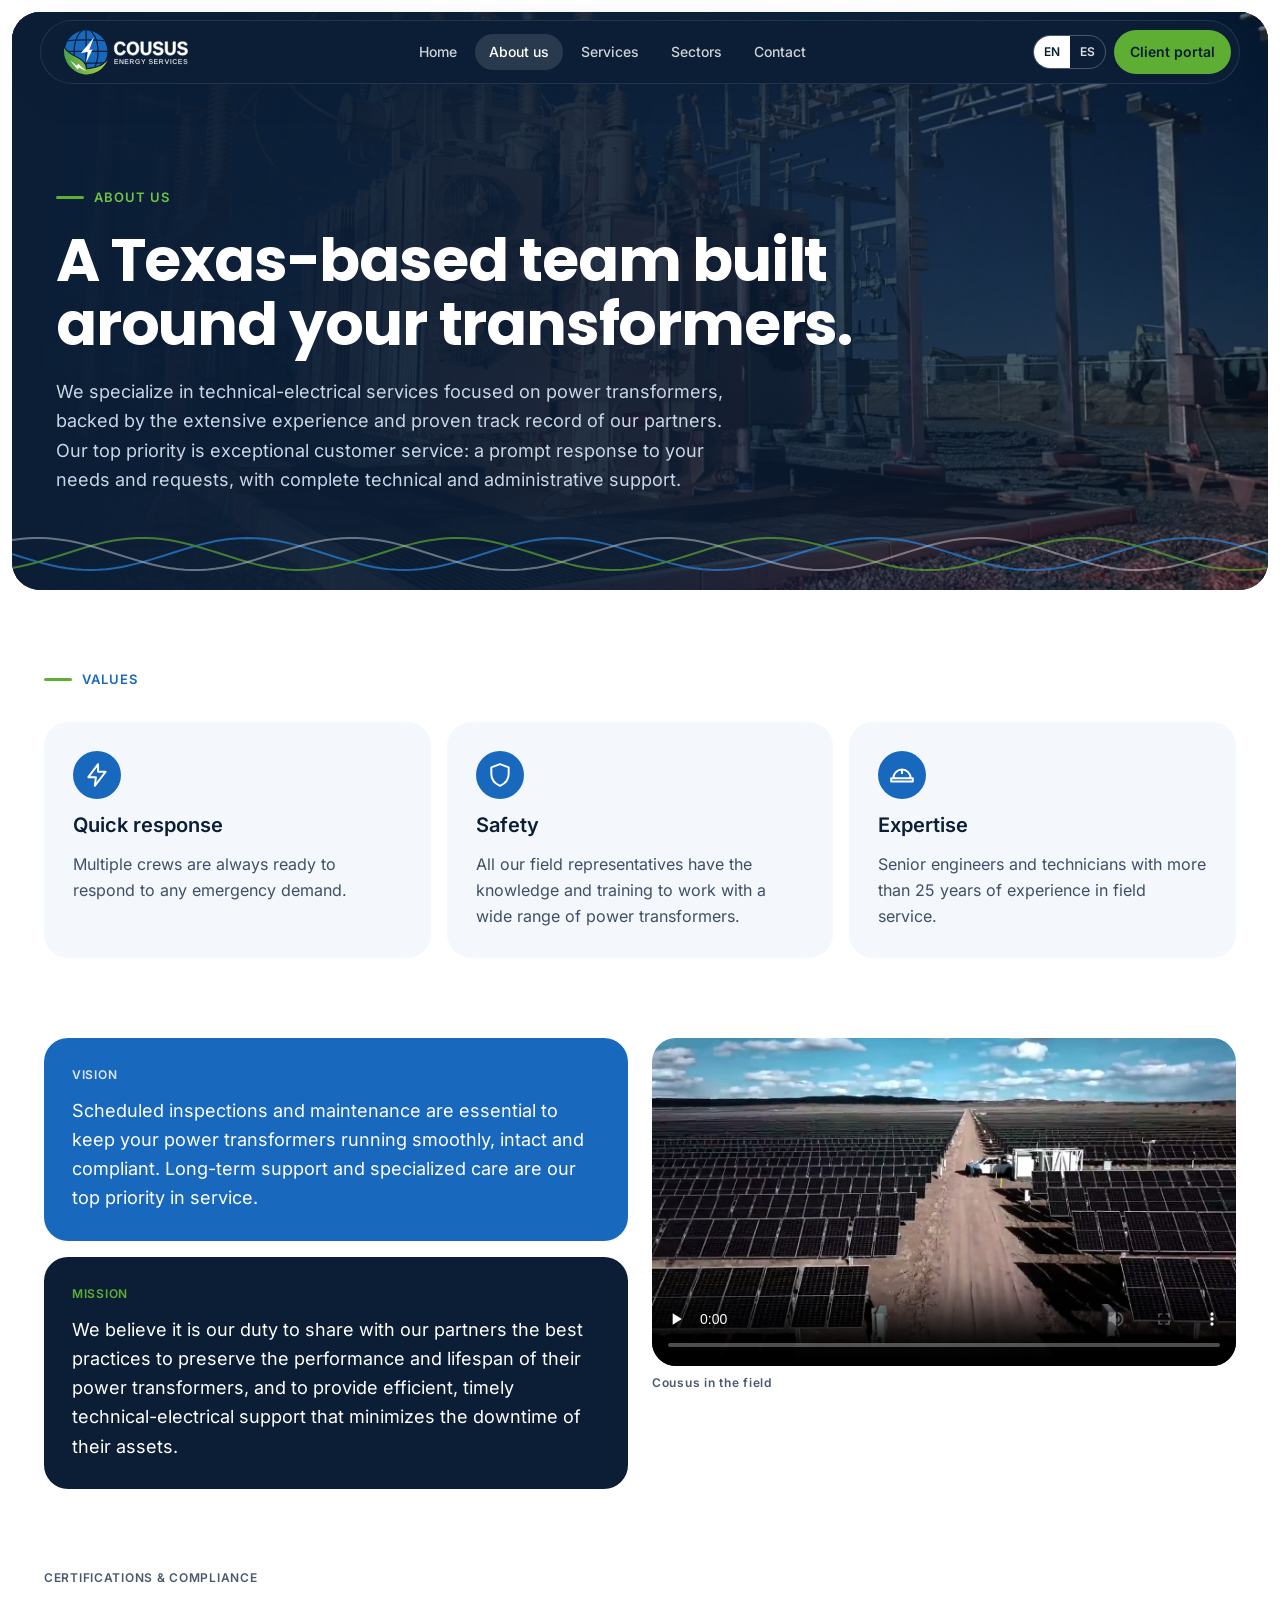
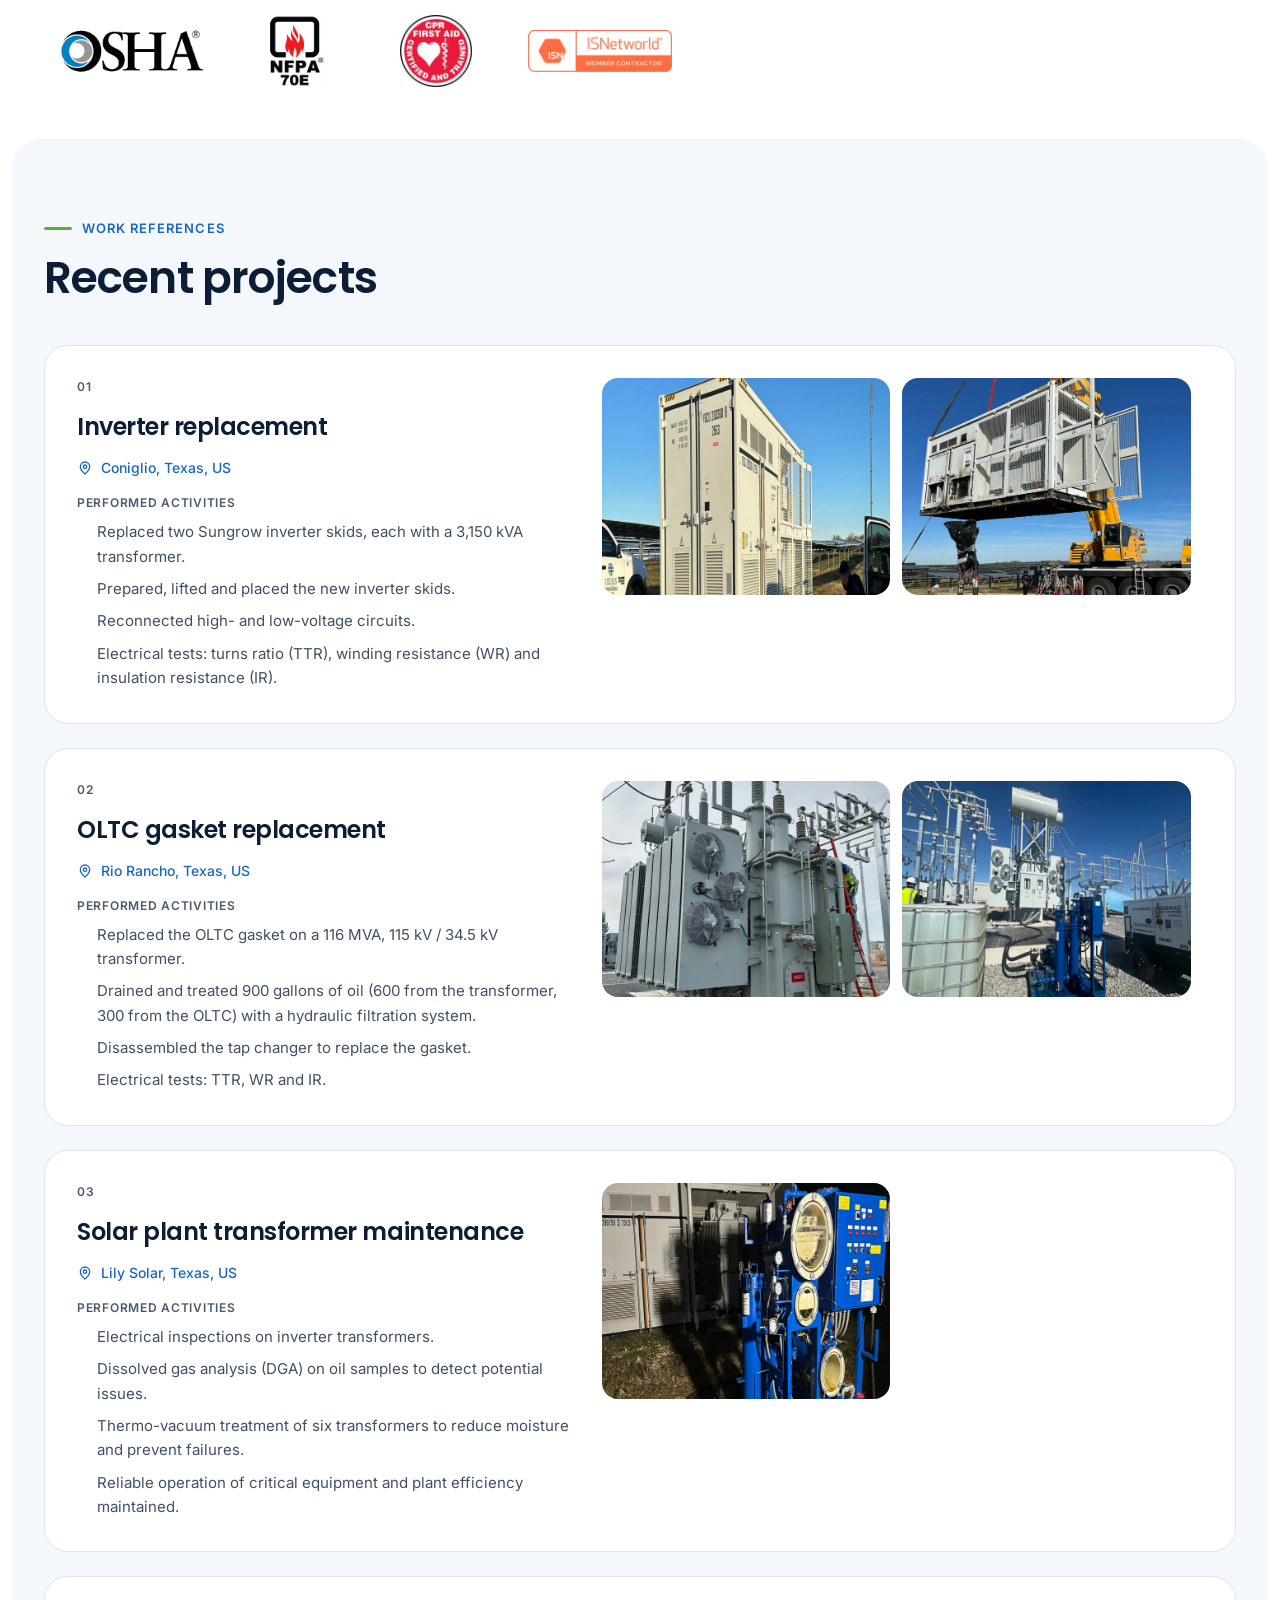
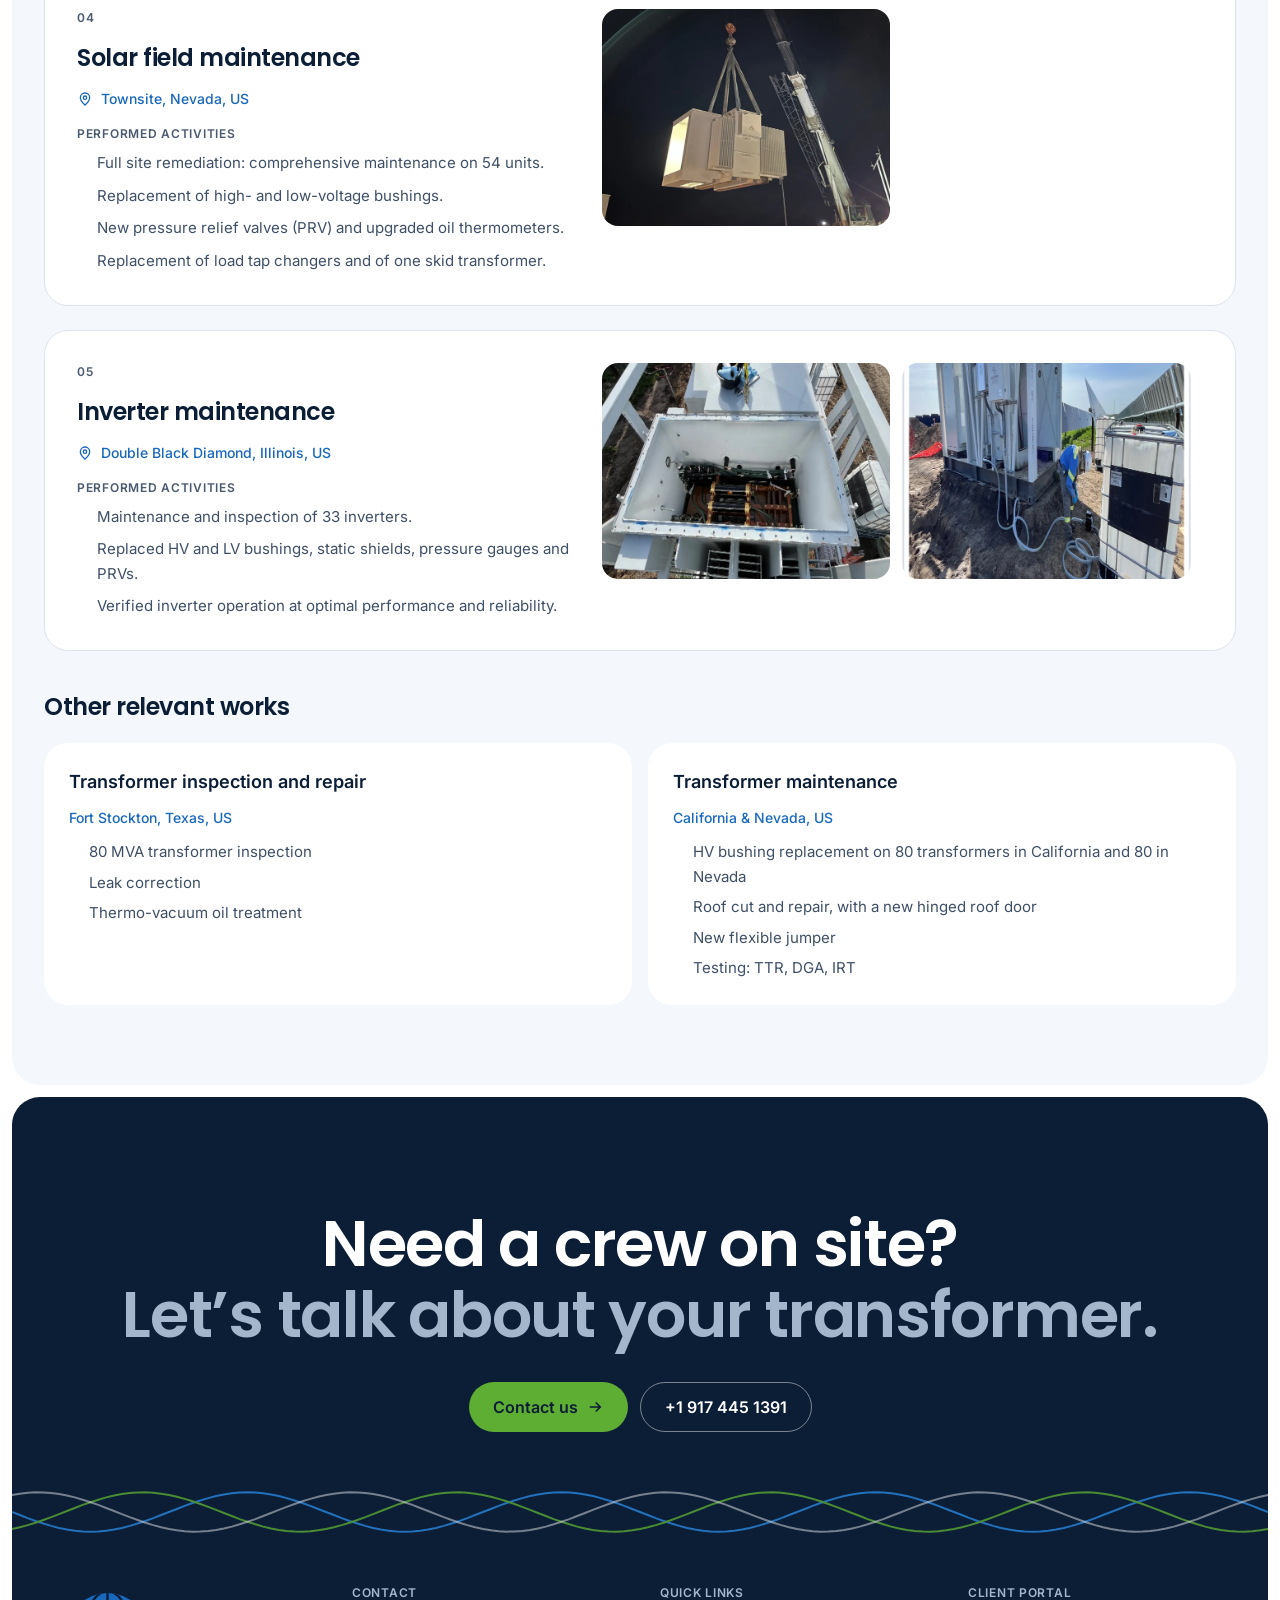
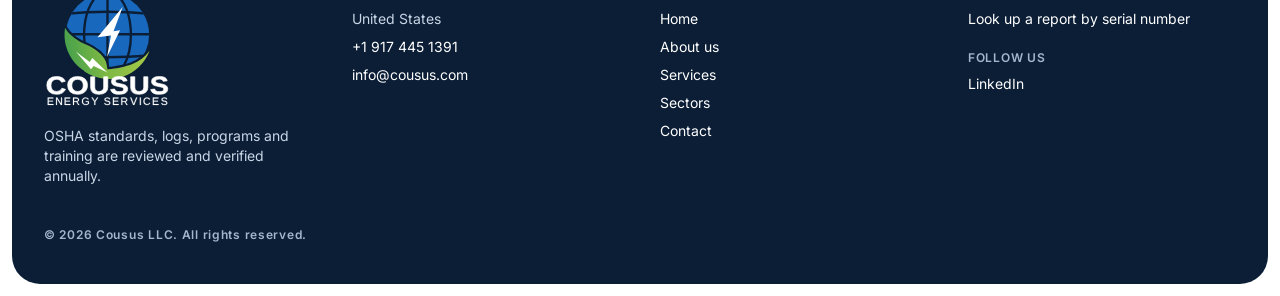
==== about-us/index.html @ db5f5990 "Vista previa del sitio de Cousus Energy Services Sitio compilado (sin código fuente) para revisión i" ====
<!DOCTYPE html><html lang="en"><head><meta charset="utf-8"><meta name="viewport" content="width=device-width, initial-scale=1"><title>About us — Cousus Energy Services</title><meta name="description" content="Assembly, commissioning, electrical tests, oil analysis and warranty repairs for power transformers and solar inverters across the United States."><link rel="icon" type="image/svg+xml" href="/favicon.svg"><link rel="icon" type="image/png" sizes="64x64" href="/brand/favicon-64.png"><link rel="apple-touch-icon" href="/brand/cousus-avatar.png"><link rel="alternate" hreflang="en" href="https://cousus.com/about-us/"><link rel="alternate" hreflang="es" href="https://cousus.com/es/about-us/"><meta property="og:title" content="About us — Cousus Energy Services"><meta property="og:description" content="Assembly, commissioning, electrical tests, oil analysis and warranty repairs for power transformers and solar inverters across the United States."><meta property="og:image" content="https://cousus.com/video/hero-poster.jpg"><meta name="theme-color" content="#0B1E36"><meta name="robots" content="noindex, nofollow"><!-- Marca que hay JavaScript: sin él, nada queda oculto a la espera de animarse --><script>document.documentElement.classList.add('js');</script><link rel="stylesheet" href="/_astro/images.BcEOJWFF.css"><style>.hero-photo[data-astro-cid-75ysl5lo]{animation:drift 1.6s var(--ease-out) both}.hero-in[data-astro-cid-75ysl5lo]{animation:rise .7s var(--ease-out) both;animation-delay:calc(var(--i) * 90ms)}@keyframes rise{0%{opacity:0;transform:translateY(16px)}}@keyframes drift{0%{transform:scale(1.05)}}@media (prefers-reduced-motion:reduce){.hero-photo[data-astro-cid-75ysl5lo]{animation:none}.hero-in[data-astro-cid-75ysl5lo]{animation:.3s both fade}@keyframes fade{0%{opacity:0}}}
</style></head><body class="bg-white font-sans text-ink antialiased"><a href="#main" class="sr-only focus:not-sr-only focus:fixed focus:left-4 focus:top-4 focus:z-50 focus:rounded focus:bg-accent focus:px-4 focus:py-2 focus:text-ink">Skip to content</a><header class="pointer-events-none fixed inset-x-0 top-4 z-40 px-4 sm:top-5 sm:px-6" data-astro-cid-nen7h5rs><div class="pointer-events-auto mx-auto flex max-w-[1200px] items-center justify-between gap-4 rounded-full border border-white/10 bg-ink py-1.5 pl-5 pr-2 text-white shadow-[0_10px_30px_rgb(11_30_54/0.28)]" data-astro-cid-nen7h5rs><a href="/" class="block shrink-0" aria-label="Cousus Energy Services" data-astro-cid-nen7h5rs><img src="/brand/cousus-logo-horizontal-negativo.svg" alt="" width="131" height="50" class="h-[50px] w-auto" data-astro-cid-nen7h5rs></a><!-- Escritorio --><nav aria-label="Main" class="hidden items-center gap-1 text-sm lg:flex" data-astro-cid-nen7h5rs><a href="/" class="rounded-full px-3.5 py-2 font-medium text-white/80 no-underline transition-colors duration-150 hover:text-white aria-[current=page]:bg-white/12 aria-[current=page]:text-white" data-astro-cid-nen7h5rs>Home</a><a href="/about-us/" aria-current="page" class="rounded-full px-3.5 py-2 font-medium text-white/80 no-underline transition-colors duration-150 hover:text-white aria-[current=page]:bg-white/12 aria-[current=page]:text-white" data-astro-cid-nen7h5rs>About us</a><a href="/services/" class="rounded-full px-3.5 py-2 font-medium text-white/80 no-underline transition-colors duration-150 hover:text-white aria-[current=page]:bg-white/12 aria-[current=page]:text-white" data-astro-cid-nen7h5rs>Services</a><a href="/sectors/" class="rounded-full px-3.5 py-2 font-medium text-white/80 no-underline transition-colors duration-150 hover:text-white aria-[current=page]:bg-white/12 aria-[current=page]:text-white" data-astro-cid-nen7h5rs>Sectors</a><a href="/contact/" class="rounded-full px-3.5 py-2 font-medium text-white/80 no-underline transition-colors duration-150 hover:text-white aria-[current=page]:bg-white/12 aria-[current=page]:text-white" data-astro-cid-nen7h5rs>Contact</a></nav><div class="flex items-center gap-2" data-astro-cid-nen7h5rs><span class="flex overflow-hidden rounded-full border border-white/25 text-xs font-semibold" data-astro-cid-nen7h5rs><a href="/about-us/" hreflang="en" aria-current="true" class="px-2.5 py-2 no-underline bg-white text-ink" data-astro-cid-nen7h5rs>EN</a><a href="/es/about-us/" hreflang="es" class="px-2.5 py-2 no-underline text-white/85" data-astro-cid-nen7h5rs>ES</a></span><a href="https://ers.cousus.com/" target="_blank" rel="noopener" class="btn btn-green hidden !min-h-11 !px-4 !py-2 text-sm md:inline-flex" data-astro-cid-nen7h5rs>Client portal</a><!-- Móvil --><details class="group relative lg:hidden" data-menu data-astro-cid-nen7h5rs><summary class="press flex min-h-11 cursor-pointer list-none items-center gap-2 rounded-full border border-white/25 px-3 text-sm font-medium text-white [&amp;::-webkit-details-marker]:hidden" data-astro-cid-nen7h5rs><svg width="18" height="18" viewBox="0 0 24 24" fill="none" stroke="currentColor" stroke-width="2" aria-hidden="true" data-astro-cid-nen7h5rs><path d="M4 7h16M4 12h16M4 17h16" data-astro-cid-nen7h5rs></path></svg><span class="sr-only sm:not-sr-only" data-astro-cid-nen7h5rs>Menu</span></summary><nav aria-label="Mobile" class="menu-panel absolute right-0 top-full mt-3 flex w-60 flex-col rounded-3xl border border-white/10 bg-ink p-2 shadow-[0_10px_30px_rgb(11_30_54/0.28)]" data-astro-cid-nen7h5rs><a href="/" class="rounded-2xl px-4 py-3 text-sm text-white no-underline aria-[current=page]:bg-white/12 aria-[current=page]:font-semibold" data-astro-cid-nen7h5rs>Home</a><a href="/about-us/" aria-current="page" class="rounded-2xl px-4 py-3 text-sm text-white no-underline aria-[current=page]:bg-white/12 aria-[current=page]:font-semibold" data-astro-cid-nen7h5rs>About us</a><a href="/services/" class="rounded-2xl px-4 py-3 text-sm text-white no-underline aria-[current=page]:bg-white/12 aria-[current=page]:font-semibold" data-astro-cid-nen7h5rs>Services</a><a href="/sectors/" class="rounded-2xl px-4 py-3 text-sm text-white no-underline aria-[current=page]:bg-white/12 aria-[current=page]:font-semibold" data-astro-cid-nen7h5rs>Sectors</a><a href="/contact/" class="rounded-2xl px-4 py-3 text-sm text-white no-underline aria-[current=page]:bg-white/12 aria-[current=page]:font-semibold" data-astro-cid-nen7h5rs>Contact</a><a href="https://ers.cousus.com/" target="_blank" rel="noopener" class="btn btn-green mt-1 text-sm" data-astro-cid-nen7h5rs>Client portal</a></nav></details></div></div></header><script type="module">var e=document.querySelector(`[data-menu]`),t=e?.querySelector(`.menu-panel`),n=window.matchMedia(`(prefers-reduced-motion: reduce)`);e?.addEventListener(`toggle`,()=>{if(!e.open||!t)return;let r=n.matches?{opacity:0}:{opacity:0,transform:`scale(0.96) translateY(-4px)`};t.animate([r,{opacity:1,transform:`none`}],{duration:200,easing:`cubic-bezier(0.23, 1, 0.32, 1)`})});</script><main id="main"><section class="panel relative isolate mt-2 overflow-hidden bg-ink text-white sm:mt-3" data-astro-cid-75ysl5lo><img src="/media/2024/12/Imagen-de-WhatsApp-2024-11-12-a-las-21.35.12_946064fc.webp" alt="" class="hero-photo absolute inset-0 -z-20 h-full w-full object-cover" data-astro-cid-75ysl5lo><div class="absolute inset-0 -z-10 bg-gradient-to-r from-ink via-ink/88 to-ink/50" data-astro-cid-75ysl5lo></div><div class="mx-auto flex max-w-[1200px] flex-col gap-5 px-6 pb-24 pt-36 sm:pt-44 lg:px-4" data-astro-cid-75ysl5lo><span class="hero-in eyebrow text-accent-2" style="--i:0" data-astro-cid-75ysl5lo>ABOUT US</span><h1 class="hero-in m-0 max-w-[900px] text-4xl leading-[1.08] sm:text-[60px]" style="--i:1" data-astro-cid-75ysl5lo>A Texas-based team built around your transformers.</h1><p class="hero-in m-0 max-w-[700px] text-lg leading-relaxed text-mist" style="--i:2" data-astro-cid-75ysl5lo>We specialize in technical-electrical services focused on power transformers, backed by the extensive experience and proven track record of our partners. Our top priority is exceptional customer service: a prompt response to your needs and requests, with complete technical and administrative support.</p></div><div class="pointer-events-none overflow-hidden absolute inset-x-0 bottom-4 h-10 opacity-70" aria-hidden="true" data-loop><svg class="wave-track block h-full w-[200%] min-w-[1600px]" style="--wave-speed:12s" viewBox="0 0 3200 40" preserveAspectRatio="none"><path d="M0 20.0L10 22.5L20 24.9L30 27.3L40 29.4L50 31.3L60 32.9L70 34.3L80 35.2L90 35.8L100 36.0L110 35.8L120 35.2L130 34.3L140 32.9L150 31.3L160 29.4L170 27.3L180 24.9L190 22.5L200 20.0L210 17.5L220 15.1L230 12.7L240 10.6L250 8.7L260 7.1L270 5.7L280 4.8L290 4.2L300 4.0L310 4.2L320 4.8L330 5.7L340 7.1L350 8.7L360 10.6L370 12.7L380 15.1L390 17.5L400 20.0L410 22.5L420 24.9L430 27.3L440 29.4L450 31.3L460 32.9L470 34.3L480 35.2L490 35.8L500 36.0L510 35.8L520 35.2L530 34.3L540 32.9L550 31.3L560 29.4L570 27.3L580 24.9L590 22.5L600 20.0L610 17.5L620 15.1L630 12.7L640 10.6L650 8.7L660 7.1L670 5.7L680 4.8L690 4.2L700 4.0L710 4.2L720 4.8L730 5.7L740 7.1L750 8.7L760 10.6L770 12.7L780 15.1L790 17.5L800 20.0L810 22.5L820 24.9L830 27.3L840 29.4L850 31.3L860 32.9L870 34.3L880 35.2L890 35.8L900 36.0L910 35.8L920 35.2L930 34.3L940 32.9L950 31.3L960 29.4L970 27.3L980 24.9L990 22.5L1000 20.0L1010 17.5L1020 15.1L1030 12.7L1040 10.6L1050 8.7L1060 7.1L1070 5.7L1080 4.8L1090 4.2L1100 4.0L1110 4.2L1120 4.8L1130 5.7L1140 7.1L1150 8.7L1160 10.6L1170 12.7L1180 15.1L1190 17.5L1200 20.0L1210 22.5L1220 24.9L1230 27.3L1240 29.4L1250 31.3L1260 32.9L1270 34.3L1280 35.2L1290 35.8L1300 36.0L1310 35.8L1320 35.2L1330 34.3L1340 32.9L1350 31.3L1360 29.4L1370 27.3L1380 24.9L1390 22.5L1400 20.0L1410 17.5L1420 15.1L1430 12.7L1440 10.6L1450 8.7L1460 7.1L1470 5.7L1480 4.8L1490 4.2L1500 4.0L1510 4.2L1520 4.8L1530 5.7L1540 7.1L1550 8.7L1560 10.6L1570 12.7L1580 15.1L1590 17.5L1600 20.0L1610 22.5L1620 24.9L1630 27.3L1640 29.4L1650 31.3L1660 32.9L1670 34.3L1680 35.2L1690 35.8L1700 36.0L1710 35.8L1720 35.2L1730 34.3L1740 32.9L1750 31.3L1760 29.4L1770 27.3L1780 24.9L1790 22.5L1800 20.0L1810 17.5L1820 15.1L1830 12.7L1840 10.6L1850 8.7L1860 7.1L1870 5.7L1880 4.8L1890 4.2L1900 4.0L1910 4.2L1920 4.8L1930 5.7L1940 7.1L1950 8.7L1960 10.6L1970 12.7L1980 15.1L1990 17.5L2000 20.0L2010 22.5L2020 24.9L2030 27.3L2040 29.4L2050 31.3L2060 32.9L2070 34.3L2080 35.2L2090 35.8L2100 36.0L2110 35.8L2120 35.2L2130 34.3L2140 32.9L2150 31.3L2160 29.4L2170 27.3L2180 24.9L2190 22.5L2200 20.0L2210 17.5L2220 15.1L2230 12.7L2240 10.6L2250 8.7L2260 7.1L2270 5.7L2280 4.8L2290 4.2L2300 4.0L2310 4.2L2320 4.8L2330 5.7L2340 7.1L2350 8.7L2360 10.6L2370 12.7L2380 15.1L2390 17.5L2400 20.0L2410 22.5L2420 24.9L2430 27.3L2440 29.4L2450 31.3L2460 32.9L2470 34.3L2480 35.2L2490 35.8L2500 36.0L2510 35.8L2520 35.2L2530 34.3L2540 32.9L2550 31.3L2560 29.4L2570 27.3L2580 24.9L2590 22.5L2600 20.0L2610 17.5L2620 15.1L2630 12.7L2640 10.6L2650 8.7L2660 7.1L2670 5.7L2680 4.8L2690 4.2L2700 4.0L2710 4.2L2720 4.8L2730 5.7L2740 7.1L2750 8.7L2760 10.6L2770 12.7L2780 15.1L2790 17.5L2800 20.0L2810 22.5L2820 24.9L2830 27.3L2840 29.4L2850 31.3L2860 32.9L2870 34.3L2880 35.2L2890 35.8L2900 36.0L2910 35.8L2920 35.2L2930 34.3L2940 32.9L2950 31.3L2960 29.4L2970 27.3L2980 24.9L2990 22.5L3000 20.0L3010 17.5L3020 15.1L3030 12.7L3040 10.6L3050 8.7L3060 7.1L3070 5.7L3080 4.8L3090 4.2L3100 4.0L3110 4.2L3120 4.8L3130 5.7L3140 7.1L3150 8.7L3160 10.6L3170 12.7L3180 15.1L3190 17.5L3200 20.0" fill="none" stroke="#2B8BE6" stroke-width="2" stroke-opacity="0.95" vector-effect="non-scaling-stroke"></path><path d="M0 33.9L10 32.4L20 30.7L30 28.7L40 26.5L50 24.1L60 21.7L70 19.2L80 16.7L90 14.3L100 12.0L110 9.9L120 8.1L130 6.6L140 5.4L150 4.5L160 4.1L170 4.0L180 4.3L190 5.1L200 6.1L210 7.6L220 9.3L230 11.3L240 13.5L250 15.9L260 18.3L270 20.8L280 23.3L290 25.7L300 28.0L310 30.1L320 31.9L330 33.4L340 34.6L350 35.5L360 35.9L370 36.0L380 35.7L390 34.9L400 33.9L410 32.4L420 30.7L430 28.7L440 26.5L450 24.1L460 21.7L470 19.2L480 16.7L490 14.3L500 12.0L510 9.9L520 8.1L530 6.6L540 5.4L550 4.5L560 4.1L570 4.0L580 4.3L590 5.1L600 6.1L610 7.6L620 9.3L630 11.3L640 13.5L650 15.9L660 18.3L670 20.8L680 23.3L690 25.7L700 28.0L710 30.1L720 31.9L730 33.4L740 34.6L750 35.5L760 35.9L770 36.0L780 35.7L790 34.9L800 33.9L810 32.4L820 30.7L830 28.7L840 26.5L850 24.1L860 21.7L870 19.2L880 16.7L890 14.3L900 12.0L910 9.9L920 8.1L930 6.6L940 5.4L950 4.5L960 4.1L970 4.0L980 4.3L990 5.1L1000 6.1L1010 7.6L1020 9.3L1030 11.3L1040 13.5L1050 15.9L1060 18.3L1070 20.8L1080 23.3L1090 25.7L1100 28.0L1110 30.1L1120 31.9L1130 33.4L1140 34.6L1150 35.5L1160 35.9L1170 36.0L1180 35.7L1190 34.9L1200 33.9L1210 32.4L1220 30.7L1230 28.7L1240 26.5L1250 24.1L1260 21.7L1270 19.2L1280 16.7L1290 14.3L1300 12.0L1310 9.9L1320 8.1L1330 6.6L1340 5.4L1350 4.5L1360 4.1L1370 4.0L1380 4.3L1390 5.1L1400 6.1L1410 7.6L1420 9.3L1430 11.3L1440 13.5L1450 15.9L1460 18.3L1470 20.8L1480 23.3L1490 25.7L1500 28.0L1510 30.1L1520 31.9L1530 33.4L1540 34.6L1550 35.5L1560 35.9L1570 36.0L1580 35.7L1590 34.9L1600 33.9L1610 32.4L1620 30.7L1630 28.7L1640 26.5L1650 24.1L1660 21.7L1670 19.2L1680 16.7L1690 14.3L1700 12.0L1710 9.9L1720 8.1L1730 6.6L1740 5.4L1750 4.5L1760 4.1L1770 4.0L1780 4.3L1790 5.1L1800 6.1L1810 7.6L1820 9.3L1830 11.3L1840 13.5L1850 15.9L1860 18.3L1870 20.8L1880 23.3L1890 25.7L1900 28.0L1910 30.1L1920 31.9L1930 33.4L1940 34.6L1950 35.5L1960 35.9L1970 36.0L1980 35.7L1990 34.9L2000 33.9L2010 32.4L2020 30.7L2030 28.7L2040 26.5L2050 24.1L2060 21.7L2070 19.2L2080 16.7L2090 14.3L2100 12.0L2110 9.9L2120 8.1L2130 6.6L2140 5.4L2150 4.5L2160 4.1L2170 4.0L2180 4.3L2190 5.1L2200 6.1L2210 7.6L2220 9.3L2230 11.3L2240 13.5L2250 15.9L2260 18.3L2270 20.8L2280 23.3L2290 25.7L2300 28.0L2310 30.1L2320 31.9L2330 33.4L2340 34.6L2350 35.5L2360 35.9L2370 36.0L2380 35.7L2390 34.9L2400 33.9L2410 32.4L2420 30.7L2430 28.7L2440 26.5L2450 24.1L2460 21.7L2470 19.2L2480 16.7L2490 14.3L2500 12.0L2510 9.9L2520 8.1L2530 6.6L2540 5.4L2550 4.5L2560 4.1L2570 4.0L2580 4.3L2590 5.1L2600 6.1L2610 7.6L2620 9.3L2630 11.3L2640 13.5L2650 15.9L2660 18.3L2670 20.8L2680 23.3L2690 25.7L2700 28.0L2710 30.1L2720 31.9L2730 33.4L2740 34.6L2750 35.5L2760 35.9L2770 36.0L2780 35.7L2790 34.9L2800 33.9L2810 32.4L2820 30.7L2830 28.7L2840 26.5L2850 24.1L2860 21.7L2870 19.2L2880 16.7L2890 14.3L2900 12.0L2910 9.9L2920 8.1L2930 6.6L2940 5.4L2950 4.5L2960 4.1L2970 4.0L2980 4.3L2990 5.1L3000 6.1L3010 7.6L3020 9.3L3030 11.3L3040 13.5L3050 15.9L3060 18.3L3070 20.8L3080 23.3L3090 25.7L3100 28.0L3110 30.1L3120 31.9L3130 33.4L3140 34.6L3150 35.5L3160 35.9L3170 36.0L3180 35.7L3190 34.9L3200 33.9" fill="none" stroke="#5FAE34" stroke-width="2" stroke-opacity="0.95" vector-effect="non-scaling-stroke"></path><path d="M0 6.1L10 5.1L20 4.3L30 4.0L40 4.1L50 4.5L60 5.4L70 6.6L80 8.1L90 9.9L100 12.0L110 14.3L120 16.7L130 19.2L140 21.7L150 24.1L160 26.5L170 28.7L180 30.7L190 32.4L200 33.9L210 34.9L220 35.7L230 36.0L240 35.9L250 35.5L260 34.6L270 33.4L280 31.9L290 30.1L300 28.0L310 25.7L320 23.3L330 20.8L340 18.3L350 15.9L360 13.5L370 11.3L380 9.3L390 7.6L400 6.1L410 5.1L420 4.3L430 4.0L440 4.1L450 4.5L460 5.4L470 6.6L480 8.1L490 9.9L500 12.0L510 14.3L520 16.7L530 19.2L540 21.7L550 24.1L560 26.5L570 28.7L580 30.7L590 32.4L600 33.9L610 34.9L620 35.7L630 36.0L640 35.9L650 35.5L660 34.6L670 33.4L680 31.9L690 30.1L700 28.0L710 25.7L720 23.3L730 20.8L740 18.3L750 15.9L760 13.5L770 11.3L780 9.3L790 7.6L800 6.1L810 5.1L820 4.3L830 4.0L840 4.1L850 4.5L860 5.4L870 6.6L880 8.1L890 9.9L900 12.0L910 14.3L920 16.7L930 19.2L940 21.7L950 24.1L960 26.5L970 28.7L980 30.7L990 32.4L1000 33.9L1010 34.9L1020 35.7L1030 36.0L1040 35.9L1050 35.5L1060 34.6L1070 33.4L1080 31.9L1090 30.1L1100 28.0L1110 25.7L1120 23.3L1130 20.8L1140 18.3L1150 15.9L1160 13.5L1170 11.3L1180 9.3L1190 7.6L1200 6.1L1210 5.1L1220 4.3L1230 4.0L1240 4.1L1250 4.5L1260 5.4L1270 6.6L1280 8.1L1290 9.9L1300 12.0L1310 14.3L1320 16.7L1330 19.2L1340 21.7L1350 24.1L1360 26.5L1370 28.7L1380 30.7L1390 32.4L1400 33.9L1410 34.9L1420 35.7L1430 36.0L1440 35.9L1450 35.5L1460 34.6L1470 33.4L1480 31.9L1490 30.1L1500 28.0L1510 25.7L1520 23.3L1530 20.8L1540 18.3L1550 15.9L1560 13.5L1570 11.3L1580 9.3L1590 7.6L1600 6.1L1610 5.1L1620 4.3L1630 4.0L1640 4.1L1650 4.5L1660 5.4L1670 6.6L1680 8.1L1690 9.9L1700 12.0L1710 14.3L1720 16.7L1730 19.2L1740 21.7L1750 24.1L1760 26.5L1770 28.7L1780 30.7L1790 32.4L1800 33.9L1810 34.9L1820 35.7L1830 36.0L1840 35.9L1850 35.5L1860 34.6L1870 33.4L1880 31.9L1890 30.1L1900 28.0L1910 25.7L1920 23.3L1930 20.8L1940 18.3L1950 15.9L1960 13.5L1970 11.3L1980 9.3L1990 7.6L2000 6.1L2010 5.1L2020 4.3L2030 4.0L2040 4.1L2050 4.5L2060 5.4L2070 6.6L2080 8.1L2090 9.9L2100 12.0L2110 14.3L2120 16.7L2130 19.2L2140 21.7L2150 24.1L2160 26.5L2170 28.7L2180 30.7L2190 32.4L2200 33.9L2210 34.9L2220 35.7L2230 36.0L2240 35.9L2250 35.5L2260 34.6L2270 33.4L2280 31.9L2290 30.1L2300 28.0L2310 25.7L2320 23.3L2330 20.8L2340 18.3L2350 15.9L2360 13.5L2370 11.3L2380 9.3L2390 7.6L2400 6.1L2410 5.1L2420 4.3L2430 4.0L2440 4.1L2450 4.5L2460 5.4L2470 6.6L2480 8.1L2490 9.9L2500 12.0L2510 14.3L2520 16.7L2530 19.2L2540 21.7L2550 24.1L2560 26.5L2570 28.7L2580 30.7L2590 32.4L2600 33.9L2610 34.9L2620 35.7L2630 36.0L2640 35.9L2650 35.5L2660 34.6L2670 33.4L2680 31.9L2690 30.1L2700 28.0L2710 25.7L2720 23.3L2730 20.8L2740 18.3L2750 15.9L2760 13.5L2770 11.3L2780 9.3L2790 7.6L2800 6.1L2810 5.1L2820 4.3L2830 4.0L2840 4.1L2850 4.5L2860 5.4L2870 6.6L2880 8.1L2890 9.9L2900 12.0L2910 14.3L2920 16.7L2930 19.2L2940 21.7L2950 24.1L2960 26.5L2970 28.7L2980 30.7L2990 32.4L3000 33.9L3010 34.9L3020 35.7L3030 36.0L3040 35.9L3050 35.5L3060 34.6L3070 33.4L3080 31.9L3090 30.1L3100 28.0L3110 25.7L3120 23.3L3130 20.8L3140 18.3L3150 15.9L3160 13.5L3170 11.3L3180 9.3L3190 7.6L3200 6.1" fill="none" stroke="#FFFFFF" stroke-width="2" stroke-opacity="0.55" vector-effect="non-scaling-stroke"></path></svg></div></section><section class="mx-auto flex max-w-[1240px] flex-col gap-8 px-6 pt-20 pb-10"><span class="eyebrow text-brand-blue">VALUES</span><ul data-stagger class="m-0 grid list-none grid-cols-1 gap-4 p-0 md:grid-cols-3"><li class="flex flex-col gap-3 lift rounded-3xl bg-paper p-7"><span class="flex h-12 w-12 items-center justify-center rounded-3xl bg-brand text-white"><svg width="26" height="26" viewBox="0 0 24 24" fill="none" stroke="currentColor" stroke-width="1.8" stroke-linejoin="round" aria-hidden="true"><path d="M13 2 L4 14 H11 L10 22 L20 9 H13 Z"></path></svg></span><strong class="text-xl">Quick response</strong><p class="m-0 text-base leading-relaxed text-body">Multiple crews are always ready to respond to any emergency demand.</p></li><li class="flex flex-col gap-3 lift rounded-3xl bg-paper p-7"><span class="flex h-12 w-12 items-center justify-center rounded-3xl bg-brand text-white"><svg width="26" height="26" viewBox="0 0 24 24" fill="none" stroke="currentColor" stroke-width="1.8" stroke-linejoin="round" aria-hidden="true"><path d="M12 2 L20 5 V11 C20 16 16.5 20 12 22 C7.5 20 4 16 4 11 V5 Z"></path></svg></span><strong class="text-xl">Safety</strong><p class="m-0 text-base leading-relaxed text-body">All our field representatives have the knowledge and training to work with a wide range of power transformers.</p></li><li class="flex flex-col gap-3 lift rounded-3xl bg-paper p-7"><span class="flex h-12 w-12 items-center justify-center rounded-3xl bg-brand text-white"><svg width="26" height="26" viewBox="0 0 24 24" fill="none" stroke="currentColor" stroke-width="1.8" stroke-linejoin="round" aria-hidden="true"><path d="M4 15 A8 8 0 0 1 20 15 M2 15 H22 V18 H2 Z M12 7 V11"></path></svg></span><strong class="text-xl">Expertise</strong><p class="m-0 text-base leading-relaxed text-body">Senior engineers and technicians with more than 25 years of experience in field service.</p></li></ul></section><section class="mx-auto flex max-w-[1240px] flex-wrap gap-6 px-6 py-10"><div class="flex min-w-0 flex-[1_1_440px] flex-col gap-4"><div class="flex flex-col gap-3 rounded-3xl bg-brand p-7 text-white"><span class="label text-white/85">VISION</span><p class="m-0 text-lg leading-relaxed">Scheduled inspections and maintenance are essential to keep your power transformers running smoothly, intact and compliant. Long-term support and specialized care are our top priority in service.</p></div><div class="flex flex-col gap-3 rounded-3xl bg-ink p-7 text-white"><span class="label text-accent">MISSION</span><p class="m-0 text-lg leading-relaxed">We believe it is our duty to share with our partners the best practices to preserve the performance and lifespan of their power transformers, and to provide efficient, timely technical-electrical support that minimizes the downtime of their assets.</p></div></div><figure class="m-0 flex min-w-0 flex-[1_1_440px] flex-col gap-2"><video src="/video/cousus-field.mp4" controls preload="none" poster="/video/field-poster.jpg" playsinline class="aspect-video w-full rounded-3xl bg-ink object-cover"></video><figcaption class="label text-muted">Cousus in the field</figcaption></figure></section><section class="mx-auto max-w-[1240px] px-6 py-10"><div class="flex flex-col gap-4"><span class="label text-muted">CERTIFICATIONS &amp; COMPLIANCE</span><ul class="m-0 flex list-none flex-wrap items-center gap-3 p-0"><li class="flex h-24 min-w-32 items-center justify-center rounded-2xl bg-white px-4"><img src="/media/2023/01/osha-removebg-preview.webp" alt="OSHA" loading="lazy" class="max-h-18 max-w-36 object-contain"></li><li class="flex h-24 min-w-32 items-center justify-center rounded-2xl bg-white px-4"><img src="/media/2025/01/nafpa70e-certified.png" alt="NFPA 70E certified" loading="lazy" class="max-h-18 max-w-36 object-contain"></li><li class="flex h-24 min-w-32 items-center justify-center rounded-2xl bg-white px-4"><img src="/media/2025/01/first-aid-and-cpr-certified-150x150.jpg" alt="First Aid &amp; CPR certified" loading="lazy" class="max-h-18 max-w-36 object-contain"></li><li class="flex h-24 min-w-32 items-center justify-center rounded-2xl bg-white px-4"><img src="/media/2023/04/memberCeLogo_small-300x88.webp" alt="Member" loading="lazy" class="max-h-18 max-w-36 object-contain"></li></ul></div></section><section class="panel bg-paper"><div class="mx-auto flex max-w-[1240px] flex-col gap-10 px-6 py-20"><div class="flex flex-col gap-3" data-reveal><span class="eyebrow text-brand-blue">WORK REFERENCES</span><h2 class="m-0 text-3xl leading-tight sm:text-[44px]">Recent projects</h2></div><ol class="m-0 flex list-none flex-col gap-6 p-0"><li class="grid grid-cols-1 gap-6 rounded-3xl border border-rule bg-white p-6 lg:grid-cols-[minmax(0,5fr)_minmax(0,6fr)] lg:p-8"><div class="flex min-w-0 flex-col gap-4"><span class="label text-muted">01</span><h3 class="m-0 text-2xl leading-tight">Inverter replacement</h3><p class="m-0 flex items-center gap-2 text-sm font-medium text-brand-blue"><svg width="16" height="16" viewBox="0 0 24 24" fill="none" stroke="currentColor" stroke-width="2" aria-hidden="true"><path d="M12 21s-7-6.2-7-11a7 7 0 0 1 14 0c0 4.8-7 11-7 11z"></path><circle cx="12" cy="10" r="2.5"></circle></svg><span class="sr-only">Location:</span>Coniglio, Texas, US</p><div class="flex flex-col gap-2"><span class="label text-muted">PERFORMED ACTIVITIES</span><ul class="m-0 flex flex-col gap-2 pl-5 text-[15px] leading-relaxed text-body marker:text-accent"><li>Replaced two Sungrow inverter skids, each with a 3,150 kVA transformer.</li><li>Prepared, lifted and placed the new inverter skids.</li><li>Reconnected high- and low-voltage circuits.</li><li>Electrical tests: turns ratio (TTR), winding resistance (WR) and insulation resistance (IR).</li></ul></div></div><div class="min-w-0"><ul aria-label="Inverter replacement" class="m-0 flex list-none snap-x snap-mandatory gap-3 overflow-x-auto p-0 pb-2 [scrollbar-width:thin]"><li class="w-[85%] shrink-0 snap-start sm:w-[48%]"><img src="/media/2025/01/coniglio-1.webp" alt="Inverter replacement — 1" loading="lazy" class="aspect-[4/3] w-full rounded-2xl bg-paper-2 object-cover"></li><li class="w-[85%] shrink-0 snap-start sm:w-[48%]"><img src="/media/2025/01/Coniglio-2.webp" alt="Inverter replacement — 2" loading="lazy" class="aspect-[4/3] w-full rounded-2xl bg-paper-2 object-cover"></li></ul></div></li><li class="grid grid-cols-1 gap-6 rounded-3xl border border-rule bg-white p-6 lg:grid-cols-[minmax(0,5fr)_minmax(0,6fr)] lg:p-8"><div class="flex min-w-0 flex-col gap-4"><span class="label text-muted">02</span><h3 class="m-0 text-2xl leading-tight">OLTC gasket replacement</h3><p class="m-0 flex items-center gap-2 text-sm font-medium text-brand-blue"><svg width="16" height="16" viewBox="0 0 24 24" fill="none" stroke="currentColor" stroke-width="2" aria-hidden="true"><path d="M12 21s-7-6.2-7-11a7 7 0 0 1 14 0c0 4.8-7 11-7 11z"></path><circle cx="12" cy="10" r="2.5"></circle></svg><span class="sr-only">Location:</span>Rio Rancho, Texas, US</p><div class="flex flex-col gap-2"><span class="label text-muted">PERFORMED ACTIVITIES</span><ul class="m-0 flex flex-col gap-2 pl-5 text-[15px] leading-relaxed text-body marker:text-accent"><li>Replaced the OLTC gasket on a 116 MVA, 115 kV / 34.5 kV transformer.</li><li>Drained and treated 900 gallons of oil (600 from the transformer, 300 from the OLTC) with a hydraulic filtration system.</li><li>Disassembled the tap changer to replace the gasket.</li><li>Electrical tests: TTR, WR and IR.</li></ul></div></div><div class="min-w-0"><ul aria-label="OLTC gasket replacement" class="m-0 flex list-none snap-x snap-mandatory gap-3 overflow-x-auto p-0 pb-2 [scrollbar-width:thin]"><li class="w-[85%] shrink-0 snap-start sm:w-[48%]"><img src="/media/2025/01/Rio-rancho-2-2.webp" alt="OLTC gasket replacement — 1" loading="lazy" class="aspect-[4/3] w-full rounded-2xl bg-paper-2 object-cover"></li><li class="w-[85%] shrink-0 snap-start sm:w-[48%]"><img src="/media/2025/01/Rio-rancho-1-2.webp" alt="OLTC gasket replacement — 2" loading="lazy" class="aspect-[4/3] w-full rounded-2xl bg-paper-2 object-cover"></li></ul></div></li><li class="grid grid-cols-1 gap-6 rounded-3xl border border-rule bg-white p-6 lg:grid-cols-[minmax(0,5fr)_minmax(0,6fr)] lg:p-8"><div class="flex min-w-0 flex-col gap-4"><span class="label text-muted">03</span><h3 class="m-0 text-2xl leading-tight">Solar plant transformer maintenance</h3><p class="m-0 flex items-center gap-2 text-sm font-medium text-brand-blue"><svg width="16" height="16" viewBox="0 0 24 24" fill="none" stroke="currentColor" stroke-width="2" aria-hidden="true"><path d="M12 21s-7-6.2-7-11a7 7 0 0 1 14 0c0 4.8-7 11-7 11z"></path><circle cx="12" cy="10" r="2.5"></circle></svg><span class="sr-only">Location:</span>Lily Solar, Texas, US</p><div class="flex flex-col gap-2"><span class="label text-muted">PERFORMED ACTIVITIES</span><ul class="m-0 flex flex-col gap-2 pl-5 text-[15px] leading-relaxed text-body marker:text-accent"><li>Electrical inspections on inverter transformers.</li><li>Dissolved gas analysis (DGA) on oil samples to detect potential issues.</li><li>Thermo-vacuum treatment of six transformers to reduce moisture and prevent failures.</li><li>Reliable operation of critical equipment and plant efficiency maintained.</li></ul></div></div><div class="min-w-0"><ul aria-label="Solar plant transformer maintenance" class="m-0 flex list-none snap-x snap-mandatory gap-3 overflow-x-auto p-0 pb-2 [scrollbar-width:thin]"><li class="w-[85%] shrink-0 snap-start sm:w-[48%]"><img src="/media/2025/01/Lily-Solar-2.webp" alt="Solar plant transformer maintenance — 1" loading="lazy" class="aspect-[4/3] w-full rounded-2xl bg-paper-2 object-cover"></li></ul></div></li><li class="grid grid-cols-1 gap-6 rounded-3xl border border-rule bg-white p-6 lg:grid-cols-[minmax(0,5fr)_minmax(0,6fr)] lg:p-8"><div class="flex min-w-0 flex-col gap-4"><span class="label text-muted">04</span><h3 class="m-0 text-2xl leading-tight">Solar field maintenance</h3><p class="m-0 flex items-center gap-2 text-sm font-medium text-brand-blue"><svg width="16" height="16" viewBox="0 0 24 24" fill="none" stroke="currentColor" stroke-width="2" aria-hidden="true"><path d="M12 21s-7-6.2-7-11a7 7 0 0 1 14 0c0 4.8-7 11-7 11z"></path><circle cx="12" cy="10" r="2.5"></circle></svg><span class="sr-only">Location:</span>Townsite, Nevada, US</p><div class="flex flex-col gap-2"><span class="label text-muted">PERFORMED ACTIVITIES</span><ul class="m-0 flex flex-col gap-2 pl-5 text-[15px] leading-relaxed text-body marker:text-accent"><li>Full site remediation: comprehensive maintenance on 54 units.</li><li>Replacement of high- and low-voltage bushings.</li><li>New pressure relief valves (PRV) and upgraded oil thermometers.</li><li>Replacement of load tap changers and of one skid transformer.</li></ul></div></div><div class="min-w-0"><ul aria-label="Solar field maintenance" class="m-0 flex list-none snap-x snap-mandatory gap-3 overflow-x-auto p-0 pb-2 [scrollbar-width:thin]"><li class="w-[85%] shrink-0 snap-start sm:w-[48%]"><img src="/media/2025/01/Townsite4-1.webp" alt="Solar field maintenance — 1" loading="lazy" class="aspect-[4/3] w-full rounded-2xl bg-paper-2 object-cover"></li></ul></div></li><li class="grid grid-cols-1 gap-6 rounded-3xl border border-rule bg-white p-6 lg:grid-cols-[minmax(0,5fr)_minmax(0,6fr)] lg:p-8"><div class="flex min-w-0 flex-col gap-4"><span class="label text-muted">05</span><h3 class="m-0 text-2xl leading-tight">Inverter maintenance</h3><p class="m-0 flex items-center gap-2 text-sm font-medium text-brand-blue"><svg width="16" height="16" viewBox="0 0 24 24" fill="none" stroke="currentColor" stroke-width="2" aria-hidden="true"><path d="M12 21s-7-6.2-7-11a7 7 0 0 1 14 0c0 4.8-7 11-7 11z"></path><circle cx="12" cy="10" r="2.5"></circle></svg><span class="sr-only">Location:</span>Double Black Diamond, Illinois, US</p><div class="flex flex-col gap-2"><span class="label text-muted">PERFORMED ACTIVITIES</span><ul class="m-0 flex flex-col gap-2 pl-5 text-[15px] leading-relaxed text-body marker:text-accent"><li>Maintenance and inspection of 33 inverters.</li><li>Replaced HV and LV bushings, static shields, pressure gauges and PRVs.</li><li>Verified inverter operation at optimal performance and reliability.</li></ul></div></div><div class="min-w-0"><ul aria-label="Inverter maintenance" class="m-0 flex list-none snap-x snap-mandatory gap-3 overflow-x-auto p-0 pb-2 [scrollbar-width:thin]"><li class="w-[85%] shrink-0 snap-start sm:w-[48%]"><img src="/media/2025/01/DBD-1.webp" alt="Inverter maintenance — 1" loading="lazy" class="aspect-[4/3] w-full rounded-2xl bg-paper-2 object-cover"></li><li class="w-[85%] shrink-0 snap-start sm:w-[48%]"><img src="/media/2025/01/DBD2.webp" alt="Inverter maintenance — 2" loading="lazy" class="aspect-[4/3] w-full rounded-2xl bg-paper-2 object-cover"></li><li class="w-[85%] shrink-0 snap-start sm:w-[48%]"><img src="/media/2025/01/DBD3.webp" alt="Inverter maintenance — 3" loading="lazy" class="aspect-[4/3] w-full rounded-2xl bg-paper-2 object-cover"></li></ul></div></li></ol><div class="flex flex-col gap-5"><h3 class="m-0 text-2xl">Other relevant works</h3><ul data-stagger class="m-0 grid list-none grid-cols-1 gap-4 p-0 md:grid-cols-2"><li class="flex flex-col gap-3 lift rounded-3xl bg-paper p-6"><strong class="text-lg">Transformer inspection and repair</strong><span class="text-sm font-medium text-brand-blue">Fort Stockton, Texas, US</span><ul class="m-0 flex flex-col gap-1.5 pl-5 text-[15px] leading-relaxed text-body marker:text-accent"><li>80 MVA transformer inspection</li><li>Leak correction</li><li>Thermo-vacuum oil treatment</li></ul></li><li class="flex flex-col gap-3 lift rounded-3xl bg-paper p-6"><strong class="text-lg">Transformer maintenance</strong><span class="text-sm font-medium text-brand-blue">California &amp; Nevada, US</span><ul class="m-0 flex flex-col gap-1.5 pl-5 text-[15px] leading-relaxed text-body marker:text-accent"><li>HV bushing replacement on 80 transformers in California and 80 in Nevada</li><li>Roof cut and repair, with a new hinged roof door</li><li>New flexible jumper</li><li>Testing: TTR, DGA, IRT</li></ul></li></ul></div></div></section></main><footer class="panel mb-2 mt-3 overflow-hidden bg-ink text-white sm:mb-3"><div class="mx-auto flex max-w-[1160px] flex-col items-center gap-8 px-6 pb-14 pt-20 text-center lg:pt-28"><h2 class="m-0 text-4xl leading-[1.1] sm:text-[64px]"><span class="block">Need a crew on site?</span><span class="block text-mist-2">Let’s talk about your transformer.</span></h2><div class="flex flex-wrap justify-center gap-3"><a href="/contact/" class="btn btn-green">Contact us<svg class="btn-arrow" width="18" height="18" viewBox="0 0 24 24" fill="none" stroke="currentColor" stroke-width="2.2" aria-hidden="true"><path d="M5 12h14M13 6l6 6-6 6"></path></svg></a><a href="tel:+19174451391" class="btn btn-ghost">+1 917 445 1391</a></div></div><div class="pointer-events-none overflow-hidden h-12 opacity-80" aria-hidden="true" data-loop><svg class="wave-track block h-full w-[200%] min-w-[1600px]" style="--wave-speed:12s" viewBox="0 0 3200 44" preserveAspectRatio="none"><path d="M0 22.0L10 24.8L20 27.6L30 30.2L40 32.6L50 34.7L60 36.6L70 38.0L80 39.1L90 39.8L100 40.0L110 39.8L120 39.1L130 38.0L140 36.6L150 34.7L160 32.6L170 30.2L180 27.6L190 24.8L200 22.0L210 19.2L220 16.4L230 13.8L240 11.4L250 9.3L260 7.4L270 6.0L280 4.9L290 4.2L300 4.0L310 4.2L320 4.9L330 6.0L340 7.4L350 9.3L360 11.4L370 13.8L380 16.4L390 19.2L400 22.0L410 24.8L420 27.6L430 30.2L440 32.6L450 34.7L460 36.6L470 38.0L480 39.1L490 39.8L500 40.0L510 39.8L520 39.1L530 38.0L540 36.6L550 34.7L560 32.6L570 30.2L580 27.6L590 24.8L600 22.0L610 19.2L620 16.4L630 13.8L640 11.4L650 9.3L660 7.4L670 6.0L680 4.9L690 4.2L700 4.0L710 4.2L720 4.9L730 6.0L740 7.4L750 9.3L760 11.4L770 13.8L780 16.4L790 19.2L800 22.0L810 24.8L820 27.6L830 30.2L840 32.6L850 34.7L860 36.6L870 38.0L880 39.1L890 39.8L900 40.0L910 39.8L920 39.1L930 38.0L940 36.6L950 34.7L960 32.6L970 30.2L980 27.6L990 24.8L1000 22.0L1010 19.2L1020 16.4L1030 13.8L1040 11.4L1050 9.3L1060 7.4L1070 6.0L1080 4.9L1090 4.2L1100 4.0L1110 4.2L1120 4.9L1130 6.0L1140 7.4L1150 9.3L1160 11.4L1170 13.8L1180 16.4L1190 19.2L1200 22.0L1210 24.8L1220 27.6L1230 30.2L1240 32.6L1250 34.7L1260 36.6L1270 38.0L1280 39.1L1290 39.8L1300 40.0L1310 39.8L1320 39.1L1330 38.0L1340 36.6L1350 34.7L1360 32.6L1370 30.2L1380 27.6L1390 24.8L1400 22.0L1410 19.2L1420 16.4L1430 13.8L1440 11.4L1450 9.3L1460 7.4L1470 6.0L1480 4.9L1490 4.2L1500 4.0L1510 4.2L1520 4.9L1530 6.0L1540 7.4L1550 9.3L1560 11.4L1570 13.8L1580 16.4L1590 19.2L1600 22.0L1610 24.8L1620 27.6L1630 30.2L1640 32.6L1650 34.7L1660 36.6L1670 38.0L1680 39.1L1690 39.8L1700 40.0L1710 39.8L1720 39.1L1730 38.0L1740 36.6L1750 34.7L1760 32.6L1770 30.2L1780 27.6L1790 24.8L1800 22.0L1810 19.2L1820 16.4L1830 13.8L1840 11.4L1850 9.3L1860 7.4L1870 6.0L1880 4.9L1890 4.2L1900 4.0L1910 4.2L1920 4.9L1930 6.0L1940 7.4L1950 9.3L1960 11.4L1970 13.8L1980 16.4L1990 19.2L2000 22.0L2010 24.8L2020 27.6L2030 30.2L2040 32.6L2050 34.7L2060 36.6L2070 38.0L2080 39.1L2090 39.8L2100 40.0L2110 39.8L2120 39.1L2130 38.0L2140 36.6L2150 34.7L2160 32.6L2170 30.2L2180 27.6L2190 24.8L2200 22.0L2210 19.2L2220 16.4L2230 13.8L2240 11.4L2250 9.3L2260 7.4L2270 6.0L2280 4.9L2290 4.2L2300 4.0L2310 4.2L2320 4.9L2330 6.0L2340 7.4L2350 9.3L2360 11.4L2370 13.8L2380 16.4L2390 19.2L2400 22.0L2410 24.8L2420 27.6L2430 30.2L2440 32.6L2450 34.7L2460 36.6L2470 38.0L2480 39.1L2490 39.8L2500 40.0L2510 39.8L2520 39.1L2530 38.0L2540 36.6L2550 34.7L2560 32.6L2570 30.2L2580 27.6L2590 24.8L2600 22.0L2610 19.2L2620 16.4L2630 13.8L2640 11.4L2650 9.3L2660 7.4L2670 6.0L2680 4.9L2690 4.2L2700 4.0L2710 4.2L2720 4.9L2730 6.0L2740 7.4L2750 9.3L2760 11.4L2770 13.8L2780 16.4L2790 19.2L2800 22.0L2810 24.8L2820 27.6L2830 30.2L2840 32.6L2850 34.7L2860 36.6L2870 38.0L2880 39.1L2890 39.8L2900 40.0L2910 39.8L2920 39.1L2930 38.0L2940 36.6L2950 34.7L2960 32.6L2970 30.2L2980 27.6L2990 24.8L3000 22.0L3010 19.2L3020 16.4L3030 13.8L3040 11.4L3050 9.3L3060 7.4L3070 6.0L3080 4.9L3090 4.2L3100 4.0L3110 4.2L3120 4.9L3130 6.0L3140 7.4L3150 9.3L3160 11.4L3170 13.8L3180 16.4L3190 19.2L3200 22.0" fill="none" stroke="#2B8BE6" stroke-width="2" stroke-opacity="0.95" vector-effect="non-scaling-stroke"></path><path d="M0 37.6L10 36.0L20 34.0L30 31.8L40 29.3L50 26.7L60 23.9L70 21.1L80 18.3L90 15.5L100 13.0L110 10.7L120 8.6L130 6.9L140 5.6L150 4.6L160 4.1L170 4.0L180 4.4L190 5.2L200 6.4L210 8.0L220 10.0L230 12.2L240 14.7L250 17.3L260 20.1L270 22.9L280 25.7L290 28.5L300 31.0L310 33.3L320 35.4L330 37.1L340 38.4L350 39.4L360 39.9L370 40.0L380 39.6L390 38.8L400 37.6L410 36.0L420 34.0L430 31.8L440 29.3L450 26.7L460 23.9L470 21.1L480 18.3L490 15.5L500 13.0L510 10.7L520 8.6L530 6.9L540 5.6L550 4.6L560 4.1L570 4.0L580 4.4L590 5.2L600 6.4L610 8.0L620 10.0L630 12.2L640 14.7L650 17.3L660 20.1L670 22.9L680 25.7L690 28.5L700 31.0L710 33.3L720 35.4L730 37.1L740 38.4L750 39.4L760 39.9L770 40.0L780 39.6L790 38.8L800 37.6L810 36.0L820 34.0L830 31.8L840 29.3L850 26.7L860 23.9L870 21.1L880 18.3L890 15.5L900 13.0L910 10.7L920 8.6L930 6.9L940 5.6L950 4.6L960 4.1L970 4.0L980 4.4L990 5.2L1000 6.4L1010 8.0L1020 10.0L1030 12.2L1040 14.7L1050 17.3L1060 20.1L1070 22.9L1080 25.7L1090 28.5L1100 31.0L1110 33.3L1120 35.4L1130 37.1L1140 38.4L1150 39.4L1160 39.9L1170 40.0L1180 39.6L1190 38.8L1200 37.6L1210 36.0L1220 34.0L1230 31.8L1240 29.3L1250 26.7L1260 23.9L1270 21.1L1280 18.3L1290 15.5L1300 13.0L1310 10.7L1320 8.6L1330 6.9L1340 5.6L1350 4.6L1360 4.1L1370 4.0L1380 4.4L1390 5.2L1400 6.4L1410 8.0L1420 10.0L1430 12.2L1440 14.7L1450 17.3L1460 20.1L1470 22.9L1480 25.7L1490 28.5L1500 31.0L1510 33.3L1520 35.4L1530 37.1L1540 38.4L1550 39.4L1560 39.9L1570 40.0L1580 39.6L1590 38.8L1600 37.6L1610 36.0L1620 34.0L1630 31.8L1640 29.3L1650 26.7L1660 23.9L1670 21.1L1680 18.3L1690 15.5L1700 13.0L1710 10.7L1720 8.6L1730 6.9L1740 5.6L1750 4.6L1760 4.1L1770 4.0L1780 4.4L1790 5.2L1800 6.4L1810 8.0L1820 10.0L1830 12.2L1840 14.7L1850 17.3L1860 20.1L1870 22.9L1880 25.7L1890 28.5L1900 31.0L1910 33.3L1920 35.4L1930 37.1L1940 38.4L1950 39.4L1960 39.9L1970 40.0L1980 39.6L1990 38.8L2000 37.6L2010 36.0L2020 34.0L2030 31.8L2040 29.3L2050 26.7L2060 23.9L2070 21.1L2080 18.3L2090 15.5L2100 13.0L2110 10.7L2120 8.6L2130 6.9L2140 5.6L2150 4.6L2160 4.1L2170 4.0L2180 4.4L2190 5.2L2200 6.4L2210 8.0L2220 10.0L2230 12.2L2240 14.7L2250 17.3L2260 20.1L2270 22.9L2280 25.7L2290 28.5L2300 31.0L2310 33.3L2320 35.4L2330 37.1L2340 38.4L2350 39.4L2360 39.9L2370 40.0L2380 39.6L2390 38.8L2400 37.6L2410 36.0L2420 34.0L2430 31.8L2440 29.3L2450 26.7L2460 23.9L2470 21.1L2480 18.3L2490 15.5L2500 13.0L2510 10.7L2520 8.6L2530 6.9L2540 5.6L2550 4.6L2560 4.1L2570 4.0L2580 4.4L2590 5.2L2600 6.4L2610 8.0L2620 10.0L2630 12.2L2640 14.7L2650 17.3L2660 20.1L2670 22.9L2680 25.7L2690 28.5L2700 31.0L2710 33.3L2720 35.4L2730 37.1L2740 38.4L2750 39.4L2760 39.9L2770 40.0L2780 39.6L2790 38.8L2800 37.6L2810 36.0L2820 34.0L2830 31.8L2840 29.3L2850 26.7L2860 23.9L2870 21.1L2880 18.3L2890 15.5L2900 13.0L2910 10.7L2920 8.6L2930 6.9L2940 5.6L2950 4.6L2960 4.1L2970 4.0L2980 4.4L2990 5.2L3000 6.4L3010 8.0L3020 10.0L3030 12.2L3040 14.7L3050 17.3L3060 20.1L3070 22.9L3080 25.7L3090 28.5L3100 31.0L3110 33.3L3120 35.4L3130 37.1L3140 38.4L3150 39.4L3160 39.9L3170 40.0L3180 39.6L3190 38.8L3200 37.6" fill="none" stroke="#5FAE34" stroke-width="2" stroke-opacity="0.95" vector-effect="non-scaling-stroke"></path><path d="M0 6.4L10 5.2L20 4.4L30 4.0L40 4.1L50 4.6L60 5.6L70 6.9L80 8.6L90 10.7L100 13.0L110 15.5L120 18.3L130 21.1L140 23.9L150 26.7L160 29.3L170 31.8L180 34.0L190 36.0L200 37.6L210 38.8L220 39.6L230 40.0L240 39.9L250 39.4L260 38.4L270 37.1L280 35.4L290 33.3L300 31.0L310 28.5L320 25.7L330 22.9L340 20.1L350 17.3L360 14.7L370 12.2L380 10.0L390 8.0L400 6.4L410 5.2L420 4.4L430 4.0L440 4.1L450 4.6L460 5.6L470 6.9L480 8.6L490 10.7L500 13.0L510 15.5L520 18.3L530 21.1L540 23.9L550 26.7L560 29.3L570 31.8L580 34.0L590 36.0L600 37.6L610 38.8L620 39.6L630 40.0L640 39.9L650 39.4L660 38.4L670 37.1L680 35.4L690 33.3L700 31.0L710 28.5L720 25.7L730 22.9L740 20.1L750 17.3L760 14.7L770 12.2L780 10.0L790 8.0L800 6.4L810 5.2L820 4.4L830 4.0L840 4.1L850 4.6L860 5.6L870 6.9L880 8.6L890 10.7L900 13.0L910 15.5L920 18.3L930 21.1L940 23.9L950 26.7L960 29.3L970 31.8L980 34.0L990 36.0L1000 37.6L1010 38.8L1020 39.6L1030 40.0L1040 39.9L1050 39.4L1060 38.4L1070 37.1L1080 35.4L1090 33.3L1100 31.0L1110 28.5L1120 25.7L1130 22.9L1140 20.1L1150 17.3L1160 14.7L1170 12.2L1180 10.0L1190 8.0L1200 6.4L1210 5.2L1220 4.4L1230 4.0L1240 4.1L1250 4.6L1260 5.6L1270 6.9L1280 8.6L1290 10.7L1300 13.0L1310 15.5L1320 18.3L1330 21.1L1340 23.9L1350 26.7L1360 29.3L1370 31.8L1380 34.0L1390 36.0L1400 37.6L1410 38.8L1420 39.6L1430 40.0L1440 39.9L1450 39.4L1460 38.4L1470 37.1L1480 35.4L1490 33.3L1500 31.0L1510 28.5L1520 25.7L1530 22.9L1540 20.1L1550 17.3L1560 14.7L1570 12.2L1580 10.0L1590 8.0L1600 6.4L1610 5.2L1620 4.4L1630 4.0L1640 4.1L1650 4.6L1660 5.6L1670 6.9L1680 8.6L1690 10.7L1700 13.0L1710 15.5L1720 18.3L1730 21.1L1740 23.9L1750 26.7L1760 29.3L1770 31.8L1780 34.0L1790 36.0L1800 37.6L1810 38.8L1820 39.6L1830 40.0L1840 39.9L1850 39.4L1860 38.4L1870 37.1L1880 35.4L1890 33.3L1900 31.0L1910 28.5L1920 25.7L1930 22.9L1940 20.1L1950 17.3L1960 14.7L1970 12.2L1980 10.0L1990 8.0L2000 6.4L2010 5.2L2020 4.4L2030 4.0L2040 4.1L2050 4.6L2060 5.6L2070 6.9L2080 8.6L2090 10.7L2100 13.0L2110 15.5L2120 18.3L2130 21.1L2140 23.9L2150 26.7L2160 29.3L2170 31.8L2180 34.0L2190 36.0L2200 37.6L2210 38.8L2220 39.6L2230 40.0L2240 39.9L2250 39.4L2260 38.4L2270 37.1L2280 35.4L2290 33.3L2300 31.0L2310 28.5L2320 25.7L2330 22.9L2340 20.1L2350 17.3L2360 14.7L2370 12.2L2380 10.0L2390 8.0L2400 6.4L2410 5.2L2420 4.4L2430 4.0L2440 4.1L2450 4.6L2460 5.6L2470 6.9L2480 8.6L2490 10.7L2500 13.0L2510 15.5L2520 18.3L2530 21.1L2540 23.9L2550 26.7L2560 29.3L2570 31.8L2580 34.0L2590 36.0L2600 37.6L2610 38.8L2620 39.6L2630 40.0L2640 39.9L2650 39.4L2660 38.4L2670 37.1L2680 35.4L2690 33.3L2700 31.0L2710 28.5L2720 25.7L2730 22.9L2740 20.1L2750 17.3L2760 14.7L2770 12.2L2780 10.0L2790 8.0L2800 6.4L2810 5.2L2820 4.4L2830 4.0L2840 4.1L2850 4.6L2860 5.6L2870 6.9L2880 8.6L2890 10.7L2900 13.0L2910 15.5L2920 18.3L2930 21.1L2940 23.9L2950 26.7L2960 29.3L2970 31.8L2980 34.0L2990 36.0L3000 37.6L3010 38.8L3020 39.6L3030 40.0L3040 39.9L3050 39.4L3060 38.4L3070 37.1L3080 35.4L3090 33.3L3100 31.0L3110 28.5L3120 25.7L3130 22.9L3140 20.1L3150 17.3L3160 14.7L3170 12.2L3180 10.0L3190 8.0L3200 6.4" fill="none" stroke="#FFFFFF" stroke-width="2" stroke-opacity="0.55" vector-effect="non-scaling-stroke"></path></svg></div><div class="mx-auto flex max-w-[1240px] flex-col gap-10 px-6 pb-10 pt-12"><div class="grid grid-cols-1 gap-10 text-sm text-mist sm:grid-cols-2 lg:grid-cols-4"><div class="flex flex-col gap-3"><img src="/brand/cousus-logo-vertical-negativo.svg" alt="Cousus Energy Services" width="143" height="130" class="-ml-2 h-[130px] w-auto self-start" loading="lazy"><span>OSHA standards, logs, programs and training are reviewed and verified annually.</span></div><div class="flex flex-col gap-2"><span class="label text-mist-2">CONTACT</span><span>United States</span><a href="tel:+19174451391" class="text-white">+1 917 445 1391</a><a href="mailto:info@cousus.com" class="text-white">info@cousus.com</a></div><div class="flex flex-col gap-2"><span class="label text-mist-2">QUICK LINKS</span><a href="/" class="text-white no-underline hover:underline">Home</a><a href="/about-us/" class="text-white no-underline hover:underline">About us</a><a href="/services/" class="text-white no-underline hover:underline">Services</a><a href="/sectors/" class="text-white no-underline hover:underline">Sectors</a><a href="/contact/" class="text-white no-underline hover:underline">Contact</a></div><div class="flex flex-col gap-2" id="portal"><span class="label text-mist-2">CLIENT PORTAL</span><a href="https://ers.cousus.com/" target="_blank" rel="noopener" class="text-white">Look up a report by serial number</a><span class="mt-3 label text-mist-2">FOLLOW US</span><a href="https://www.linkedin.com/company/coususgreenenergy/" class="text-white" rel="noopener" target="_blank">LinkedIn</a></div></div><p class="m-0 label text-mist-2">© 2026 Cousus LLC. All rights reserved.</p></div></footer><script>
      // Aparición al hacer scroll.
      // [data-stagger]: los hijos llegan como una ola; los intervalos se acortan y el recorrido baja.
      document.querySelectorAll('[data-stagger]').forEach(function (group) {
        Array.prototype.forEach.call(group.children, function (el, i) {
          el.setAttribute('data-reveal', '');
          el.style.setProperty('--d', Math.round(320 * (1 - Math.pow(0.72, i))) + 'ms');
          el.style.setProperty('--rise', Math.max(10, 22 - i * 3) + 'px');
        });
      });

      var items = document.querySelectorAll('[data-reveal]');
      var show = function (el) {
        el.classList.add('is-in');
        // Al terminar se libera el elemento para que sus estados de hover respondan rápido
        if (/^(rail|map)$/.test(el.getAttribute('data-reveal'))) return;
        setTimeout(function () {
          el.removeAttribute('data-reveal');
          el.classList.remove('is-in');
          el.style.removeProperty('--d');
        }, 1500);
      };

      // Animaciones en bucle: solo corren mientras se ven
      if ('IntersectionObserver' in window) {
        var loops = new IntersectionObserver(function (entries) {
          entries.forEach(function (entry) {
            entry.target.classList.toggle('loop-off', !entry.isIntersecting);
          });
        });
        document.querySelectorAll('[data-loop]').forEach(function (el) {
          loops.observe(el);
        });
      }

      if (!('IntersectionObserver' in window)) {
        items.forEach(show);
      } else {
        var io = new IntersectionObserver(
          function (entries) {
            entries.forEach(function (entry) {
              if (!entry.isIntersecting) return;
              io.unobserve(entry.target);
              show(entry.target);
            });
          },
          { rootMargin: '0px 0px -10% 0px', threshold: 0.08 },
        );
        items.forEach(function (el) {
          io.observe(el);
        });
      }
    </script></body></html>
---- _astro/images.BcEOJWFF.css ----
/*! tailwindcss v4.3.3 | MIT License | https://tailwindcss.com */
@layer properties{@supports (((-webkit-hyphens:none)) and (not (margin-trim:inline))) or ((-moz-orient:inline) and (not (color:rgb(from red r g b)))){*,:before,:after,::backdrop{--tw-rotate-x:initial;--tw-rotate-y:initial;--tw-rotate-z:initial;--tw-skew-x:initial;--tw-skew-y:initial;--tw-pan-x:initial;--tw-pan-y:initial;--tw-pinch-zoom:initial;--tw-scroll-snap-strictness:proximity;--tw-border-style:solid;--tw-gradient-position:initial;--tw-gradient-from:#0000;--tw-gradient-via:#0000;--tw-gradient-to:#0000;--tw-gradient-stops:initial;--tw-gradient-via-stops:initial;--tw-gradient-from-position:0%;--tw-gradient-via-position:50%;--tw-gradient-to-position:100%;--tw-leading:initial;--tw-font-weight:initial;--tw-tracking:initial;--tw-ordinal:initial;--tw-slashed-zero:initial;--tw-numeric-figure:initial;--tw-numeric-spacing:initial;--tw-numeric-fraction:initial;--tw-shadow:0 0 #0000;--tw-shadow-color:initial;--tw-shadow-alpha:100%;--tw-inset-shadow:0 0 #0000;--tw-inset-shadow-color:initial;--tw-inset-shadow-alpha:100%;--tw-ring-color:initial;--tw-ring-shadow:0 0 #0000;--tw-inset-ring-color:initial;--tw-inset-ring-shadow:0 0 #0000;--tw-ring-inset:initial;--tw-ring-offset-width:0px;--tw-ring-offset-color:#fff;--tw-ring-offset-shadow:0 0 #0000;--tw-outline-style:solid;--tw-blur:initial;--tw-brightness:initial;--tw-contrast:initial;--tw-grayscale:initial;--tw-hue-rotate:initial;--tw-invert:initial;--tw-opacity:initial;--tw-saturate:initial;--tw-sepia:initial;--tw-drop-shadow:initial;--tw-drop-shadow-color:initial;--tw-drop-shadow-alpha:100%;--tw-drop-shadow-size:initial;--tw-backdrop-blur:initial;--tw-backdrop-brightness:initial;--tw-backdrop-contrast:initial;--tw-backdrop-grayscale:initial;--tw-backdrop-hue-rotate:initial;--tw-backdrop-invert:initial;--tw-backdrop-opacity:initial;--tw-backdrop-saturate:initial;--tw-backdrop-sepia:initial;--tw-duration:initial;--tw-ease:initial;--tw-scale-x:1;--tw-scale-y:1;--tw-scale-z:1}}}@layer theme{:root,:host{--font-sans:"Inter", system-ui, sans-serif;--font-mono:ui-monospace, SFMono-Regular, Menlo, Monaco, Consolas, "Liberation Mono", "Courier New", monospace;--color-white:#fff;--spacing:.25rem;--text-xs:.75rem;--text-xs--line-height:calc(1 / .75);--text-sm:.875rem;--text-sm--line-height:calc(1.25 / .875);--text-base:1rem;--text-base--line-height:calc(1.5 / 1);--text-lg:1.125rem;--text-lg--line-height:calc(1.75 / 1.125);--text-xl:1.25rem;--text-xl--line-height:calc(1.75 / 1.25);--text-2xl:1.5rem;--text-2xl--line-height:calc(2 / 1.5);--text-3xl:1.875rem;--text-3xl--line-height:calc(2.25 / 1.875);--text-4xl:2.25rem;--text-4xl--line-height:calc(2.5 / 2.25);--text-5xl:3rem;--text-5xl--line-height:1;--text-6xl:3.75rem;--text-6xl--line-height:1;--font-weight-normal:400;--font-weight-medium:500;--font-weight-semibold:600;--font-weight-bold:700;--tracking-tight:-.025em;--leading-tight:1.25;--leading-snug:1.375;--leading-normal:1.5;--leading-relaxed:1.625;--radius-md:.375rem;--radius-lg:.5rem;--radius-2xl:1rem;--radius-3xl:1.5rem;--ease-in:cubic-bezier(.4, 0, 1, 1);--ease-out:cubic-bezier(.23, 1, .32, 1);--ease-in-out:cubic-bezier(.77, 0, .175, 1);--aspect-video:16 / 9;--default-transition-duration:.15s;--default-transition-timing-function:cubic-bezier(.4, 0, .2, 1);--default-font-family:var(--font-sans);--default-mono-font-family:var(--font-mono);--font-display:"Poppins", system-ui, sans-serif;--color-ink:#0b1e36;--color-brand:#1868bd;--color-brand-blue:#1868bd;--color-sky:#2b8be6;--color-accent:#5fae34;--color-paper:#f4f7fb;--color-accent-2:#72c345;--color-brand-dark:#0b4fa8;--color-ink-2:#122b4a;--color-line:#24405f;--color-line-2:#3b5a7d;--color-mist:#c9d6e6;--color-mist-2:#a3b6cc;--color-chip:#b4e29a;--color-paper-2:#e8eef6;--color-rule:#dce4ee;--color-body:#3f5066;--color-muted:#4a5a6e}}@layer base{*,:after,:before,::backdrop{box-sizing:border-box;border:0 solid;margin:0;padding:0}::file-selector-button{box-sizing:border-box;border:0 solid;margin:0;padding:0}html,:host{-webkit-text-size-adjust:100%;tab-size:4;line-height:1.5;font-family:var(--default-font-family,-apple-system, BlinkMacSystemFont, "Segoe UI", Roboto, "Helvetica Neue", "Noto Sans", Arial, sans-serif, "Apple Color Emoji", "Segoe UI Emoji", "Segoe UI Symbol", "Noto Color Emoji");font-feature-settings:var(--default-font-feature-settings,normal);font-variation-settings:var(--default-font-variation-settings,normal);-webkit-tap-highlight-color:transparent}hr{height:0;color:inherit;border-top-width:1px}abbr:where([title]){text-decoration:underline dotted}h1,h2,h3,h4,h5,h6{font-size:inherit;font-weight:inherit}a{color:inherit;-webkit-text-decoration:inherit;-webkit-text-decoration:inherit;-webkit-text-decoration:inherit;text-decoration:inherit}b,strong{font-weight:bolder}code,kbd,samp,pre{font-family:var(--default-mono-font-family,ui-monospace, SFMono-Regular, Menlo, Monaco, Consolas, "Liberation Mono", "Courier New", monospace);font-feature-settings:var(--default-mono-font-feature-settings,normal);font-variation-settings:var(--default-mono-font-variation-settings,normal);font-size:1em}small{font-size:80%}sub,sup{vertical-align:baseline;font-size:75%;line-height:0;position:relative}sub{bottom:-.25em}sup{top:-.5em}table{text-indent:0;border-color:inherit;border-collapse:collapse}:-moz-focusring:where(:not(iframe)){outline:auto}progress{vertical-align:baseline}summary{display:list-item}ol,ul,menu{list-style:none}img,svg,video,canvas,audio,iframe,embed,object{vertical-align:middle;display:block}img,video{max-width:100%;height:auto}button,input,select,optgroup,textarea{font:inherit;font-feature-settings:inherit;font-variation-settings:inherit;letter-spacing:inherit;color:inherit;opacity:1;background-color:#0000;border-radius:0}::file-selector-button{font:inherit;font-feature-settings:inherit;font-variation-settings:inherit;letter-spacing:inherit;color:inherit;opacity:1;background-color:#0000;border-radius:0}:where(select:is([multiple],[size])) optgroup{font-weight:bolder}:where(select:is([multiple],[size])) optgroup option{padding-inline-start:20px}::file-selector-button{margin-inline-end:4px}::placeholder{opacity:1}@supports (not ((-webkit-appearance:-apple-pay-button))) or (contain-intrinsic-size:1px){::placeholder{color:currentColor}@supports (color:color-mix(in lab, red, red)){::placeholder{color:color-mix(in oklab, currentcolor 50%, transparent)}}}textarea{resize:vertical}::-webkit-search-decoration{-webkit-appearance:none}::-webkit-date-and-time-value{min-height:1lh;text-align:inherit}::-webkit-datetime-edit{display:inline-flex}::-webkit-datetime-edit-fields-wrapper{padding:0}::-webkit-datetime-edit{padding-block:0}::-webkit-datetime-edit-year-field{padding-block:0}::-webkit-datetime-edit-month-field{padding-block:0}::-webkit-datetime-edit-day-field{padding-block:0}::-webkit-datetime-edit-hour-field{padding-block:0}::-webkit-datetime-edit-minute-field{padding-block:0}::-webkit-datetime-edit-second-field{padding-block:0}::-webkit-datetime-edit-millisecond-field{padding-block:0}::-webkit-datetime-edit-meridiem-field{padding-block:0}::-webkit-calendar-picker-indicator{line-height:1}:-moz-ui-invalid{box-shadow:none}button,input:where([type=button],[type=reset],[type=submit]){appearance:button}::file-selector-button{appearance:button}::-webkit-inner-spin-button{height:auto}::-webkit-outer-spin-button{height:auto}[hidden]:where(:not([hidden=until-found])){display:none!important}}@layer components{.panel{border-radius:28px;margin-inline:.5rem}@media (width>=640px){.panel{margin-inline:.75rem}}.press{transition:color .15s ease, background-color .15s ease, border-color .15s ease, transform .14s var(--ease-out)}.press:active{transform:scale(.97)}.live-dot{background:currentColor;border-radius:9999px;flex:none;width:.625rem;height:.625rem;display:inline-block;position:relative}.live-dot:after{content:"";border-radius:inherit;animation:live 1.8s var(--ease-out) infinite;background:currentColor;position:absolute;inset:0}.eyebrow-live:before{display:none}.btn-arrow{transition:transform .2s var(--ease-out)}@media (hover:hover) and (pointer:fine){.btn:hover .btn-arrow{transform:translate(3px)}}.eyebrow{letter-spacing:.08em;align-items:center;gap:.625rem;font-size:.8125rem;font-weight:600;display:inline-flex}.eyebrow:before{content:"";background:var(--color-accent);border-radius:2px;flex:none;width:1.75rem;height:3px}.label{letter-spacing:.06em;font-size:.75rem;font-weight:600}.btn{cursor:pointer;min-height:3rem;transition:background-color .16s ease, border-color .16s ease, color .16s ease, transform .14s var(--ease-out);border-radius:9999px;justify-content:center;align-items:center;gap:.5rem;padding:.75rem 1.5rem;font-weight:600;text-decoration:none;display:inline-flex}.btn:active{transform:scale(.97)}.btn-green{background:var(--color-accent);color:var(--color-ink)}.btn-blue{background:var(--color-brand);color:#fff}.btn-ghost{color:#fff;border:1px solid #ffffff73}@media (hover:hover) and (pointer:fine){.btn-green:hover{background:var(--color-accent-2)}.btn-blue:hover{background:var(--color-brand-dark)}.btn-ghost:hover{background:#ffffff14;border-color:#fff}}.lift{transition:transform .22s var(--ease-out), border-color .16s ease;border:1px solid #0000}@media (hover:hover) and (pointer:fine){.lift:hover{border-color:var(--color-sky);transform:translateY(-3px)}}}@layer utilities{.pointer-events-auto{pointer-events:auto}.pointer-events-none{pointer-events:none}.collapse{visibility:collapse}.invisible{visibility:hidden}.visible{visibility:visible}.sr-only{clip-path:inset(50%);white-space:nowrap;border-width:0;width:1px;height:1px;margin:-1px;padding:0;position:absolute;overflow:hidden}.absolute{position:absolute}.fixed{position:fixed}.relative{position:relative}.static{position:static}.sticky{position:sticky}.inset-0{inset:0}.inset-x-0{inset-inline:0}.top-0{top:0}.top-4{top:calc(var(--spacing) * 4)}.top-\[7px\]{top:7px}.top-full{top:100%}.right-0{right:0}.bottom-4{bottom:calc(var(--spacing) * 4)}.bottom-5{bottom:calc(var(--spacing) * 5)}.left-4{left:calc(var(--spacing) * 4)}.isolate{isolation:isolate}.-z-10{z-index:calc(10 * -1)}.-z-20{z-index:calc(20 * -1)}.z-10{z-index:10}.z-40{z-index:40}.container{width:100%}@media (width>=40rem){.container{max-width:40rem}}@media (width>=48rem){.container{max-width:48rem}}@media (width>=64rem){.container{max-width:64rem}}@media (width>=80rem){.container{max-width:80rem}}@media (width>=96rem){.container{max-width:96rem}}.m-0{margin:0}.-mx-6{margin-inline:calc(var(--spacing) * -6)}.mx-6{margin-inline:calc(var(--spacing) * 6)}.mx-auto{margin-inline:auto}.mt-0\.5{margin-top:calc(var(--spacing) * .5)}.mt-1{margin-top:var(--spacing)}.mt-2{margin-top:calc(var(--spacing) * 2)}.mt-3{margin-top:calc(var(--spacing) * 3)}.mt-6{margin-top:calc(var(--spacing) * 6)}.mb-2{margin-bottom:calc(var(--spacing) * 2)}.-ml-2{margin-left:calc(var(--spacing) * -2)}.block{display:block}.flex{display:flex}.grid{display:grid}.hidden{display:none}.table{display:table}.aspect-\[4\/3\]{aspect-ratio:4/3}.aspect-square{aspect-ratio:1}.aspect-video{aspect-ratio:var(--aspect-video)}.h-0\.5{height:calc(var(--spacing) * .5)}.h-2\.5{height:calc(var(--spacing) * 2.5)}.h-3\.5{height:calc(var(--spacing) * 3.5)}.h-4{height:calc(var(--spacing) * 4)}.h-10{height:calc(var(--spacing) * 10)}.h-12{height:calc(var(--spacing) * 12)}.h-14{height:calc(var(--spacing) * 14)}.h-20{height:calc(var(--spacing) * 20)}.h-24{height:calc(var(--spacing) * 24)}.h-\[50px\]{height:50px}.h-\[130px\]{height:130px}.h-\[calc\(46svh\+84px\)\]{height:calc(46svh + 84px)}.h-full{height:100%}.max-h-18{max-height:calc(var(--spacing) * 18)}.\!min-h-11{min-height:calc(var(--spacing) * 11)!important}.min-h-0{min-height:0}.min-h-11{min-height:calc(var(--spacing) * 11)}.min-h-12{min-height:calc(var(--spacing) * 12)}.min-h-40{min-height:calc(var(--spacing) * 40)}.min-h-44{min-height:calc(var(--spacing) * 44)}.min-h-72{min-height:calc(var(--spacing) * 72)}.min-h-\[64svh\]{min-height:64svh}.min-h-\[calc\(100svh-1rem\)\]{min-height:calc(100svh - 1rem)}.w-2\.5{width:calc(var(--spacing) * 2.5)}.w-3\.5{width:calc(var(--spacing) * 3.5)}.w-4{width:calc(var(--spacing) * 4)}.w-12{width:calc(var(--spacing) * 12)}.w-20{width:calc(var(--spacing) * 20)}.w-60{width:calc(var(--spacing) * 60)}.w-\[85\%\]{width:85%}.w-\[200\%\]{width:200%}.w-auto{width:auto}.w-full{width:100%}.w-max{width:max-content}.max-w-36{max-width:calc(var(--spacing) * 36)}.max-w-\[440px\]{max-width:440px}.max-w-\[460px\]{max-width:460px}.max-w-\[560px\]{max-width:560px}.max-w-\[620px\]{max-width:620px}.max-w-\[700px\]{max-width:700px}.max-w-\[720px\]{max-width:720px}.max-w-\[900px\]{max-width:900px}.max-w-\[980px\]{max-width:980px}.max-w-\[1160px\]{max-width:1160px}.max-w-\[1200px\]{max-width:1200px}.max-w-\[1224px\]{max-width:1224px}.max-w-\[1240px\]{max-width:1240px}.min-w-0{min-width:0}.min-w-32{min-width:calc(var(--spacing) * 32)}.min-w-\[1600px\]{min-width:1600px}.flex-1{flex:1}.flex-\[1_1_420px\]{flex:420px}.flex-\[1_1_440px\]{flex:440px}.shrink{flex-shrink:1}.shrink-0{flex-shrink:0}.grow{flex-grow:1}.origin-left{transform-origin:0}.transform{transform:var(--tw-rotate-x,) var(--tw-rotate-y,) var(--tw-rotate-z,) var(--tw-skew-x,) var(--tw-skew-y,)}.cursor-pointer{cursor:pointer}.touch-pan-y{--tw-pan-y:pan-y;touch-action:var(--tw-pan-x,) var(--tw-pan-y,) var(--tw-pinch-zoom,)}.resize{resize:both}.resize-y{resize:vertical}.snap-x{scroll-snap-type:x var(--tw-scroll-snap-strictness)}.snap-mandatory{--tw-scroll-snap-strictness:mandatory}.snap-start{scroll-snap-align:start}.\[scrollbar-width\:none\]{scrollbar-width:none}.\[scrollbar-width\:thin\]{scrollbar-width:thin}.list-none{list-style-type:none}.grid-cols-1{grid-template-columns:repeat(1,minmax(0,1fr))}.grid-cols-2{grid-template-columns:repeat(2,minmax(0,1fr))}.grid-cols-11{grid-template-columns:repeat(11,minmax(0,1fr))}.grid-cols-\[repeat\(auto-fill\,minmax\(260px\,1fr\)\)\]{grid-template-columns:repeat(auto-fill,minmax(260px,1fr))}.flex-col{flex-direction:column}.flex-col-reverse{flex-direction:column-reverse}.flex-wrap{flex-wrap:wrap}.items-center{align-items:center}.items-end{align-items:flex-end}.justify-between{justify-content:space-between}.justify-center{justify-content:center}.justify-end{justify-content:flex-end}.gap-1{gap:var(--spacing)}.gap-1\.5{gap:calc(var(--spacing) * 1.5)}.gap-2{gap:calc(var(--spacing) * 2)}.gap-2\.5{gap:calc(var(--spacing) * 2.5)}.gap-3{gap:calc(var(--spacing) * 3)}.gap-4{gap:calc(var(--spacing) * 4)}.gap-5{gap:calc(var(--spacing) * 5)}.gap-6{gap:calc(var(--spacing) * 6)}.gap-8{gap:calc(var(--spacing) * 8)}.gap-10{gap:calc(var(--spacing) * 10)}.gap-12{gap:calc(var(--spacing) * 12)}.gap-x-6{column-gap:calc(var(--spacing) * 6)}.gap-x-12{column-gap:calc(var(--spacing) * 12)}.gap-y-2{row-gap:calc(var(--spacing) * 2)}.gap-y-6{row-gap:calc(var(--spacing) * 6)}.self-start{align-self:flex-start}.overflow-hidden{overflow:hidden}.overflow-visible{overflow:visible}.overflow-x-auto{overflow-x:auto}.rounded{border-radius:.25rem}.rounded-2xl{border-radius:var(--radius-2xl)}.rounded-3xl{border-radius:var(--radius-3xl)}.rounded-\[28px\]{border-radius:28px}.rounded-full{border-radius:2147483647px}.rounded-lg{border-radius:var(--radius-lg)}.rounded-md{border-radius:var(--radius-md)}.rounded-t-\[28px\]{border-top-left-radius:28px;border-top-right-radius:28px}.border{border-style:var(--tw-border-style);border-width:1px}.border-0{border-style:var(--tw-border-style);border-width:0}.border-\[3px\]{border-style:var(--tw-border-style);border-width:3px}.border-t{border-top-style:var(--tw-border-style);border-top-width:1px}.border-line{border-color:var(--color-line)}.border-line-2{border-color:var(--color-line-2)}.border-rule{border-color:var(--color-rule)}.border-sky\/50{border-color:#2b8be680}@supports (color:color-mix(in lab, red, red)){.border-sky\/50{border-color:color-mix(in oklab, var(--color-sky) 50%, transparent)}}.border-sky\/70{border-color:#2b8be6b3}@supports (color:color-mix(in lab, red, red)){.border-sky\/70{border-color:color-mix(in oklab, var(--color-sky) 70%, transparent)}}.border-transparent{border-color:#0000}.border-white{border-color:var(--color-white)}.border-white\/10{border-color:#ffffff1a}@supports (color:color-mix(in lab, red, red)){.border-white\/10{border-color:color-mix(in oklab, var(--color-white) 10%, transparent)}}.border-white\/25{border-color:#ffffff40}@supports (color:color-mix(in lab, red, red)){.border-white\/25{border-color:color-mix(in oklab, var(--color-white) 25%, transparent)}}.bg-accent{background-color:var(--color-accent)}.bg-brand{background-color:var(--color-brand)}.bg-ink{background-color:var(--color-ink)}.bg-ink-2{background-color:var(--color-ink-2)}.bg-ink\/35{background-color:#0b1e3659}@supports (color:color-mix(in lab, red, red)){.bg-ink\/35{background-color:color-mix(in oklab, var(--color-ink) 35%, transparent)}}.bg-paper{background-color:var(--color-paper)}.bg-paper-2{background-color:var(--color-paper-2)}.bg-rule{background-color:var(--color-rule)}.bg-white{background-color:var(--color-white)}.bg-white\/14{background-color:#ffffff24}@supports (color:color-mix(in lab, red, red)){.bg-white\/14{background-color:color-mix(in oklab, var(--color-white) 14%, transparent)}}.bg-gradient-to-r{--tw-gradient-position:to right in oklab;background-image:linear-gradient(var(--tw-gradient-stops))}.bg-gradient-to-t{--tw-gradient-position:to top in oklab;background-image:linear-gradient(var(--tw-gradient-stops))}.from-ink{--tw-gradient-from:var(--color-ink);--tw-gradient-stops:var(--tw-gradient-via-stops,var(--tw-gradient-position), var(--tw-gradient-from) var(--tw-gradient-from-position), var(--tw-gradient-to) var(--tw-gradient-to-position))}.from-ink\/75{--tw-gradient-from:#0b1e36bf}@supports (color:color-mix(in lab, red, red)){.from-ink\/75{--tw-gradient-from:color-mix(in oklab, var(--color-ink) 75%, transparent)}}.from-ink\/75{--tw-gradient-stops:var(--tw-gradient-via-stops,var(--tw-gradient-position), var(--tw-gradient-from) var(--tw-gradient-from-position), var(--tw-gradient-to) var(--tw-gradient-to-position))}.via-ink\/60{--tw-gradient-via:#0b1e3699}@supports (color:color-mix(in lab, red, red)){.via-ink\/60{--tw-gradient-via:color-mix(in oklab, var(--color-ink) 60%, transparent)}}.via-ink\/60{--tw-gradient-via-stops:var(--tw-gradient-position), var(--tw-gradient-from) var(--tw-gradient-from-position), var(--tw-gradient-via) var(--tw-gradient-via-position), var(--tw-gradient-to) var(--tw-gradient-to-position);--tw-gradient-stops:var(--tw-gradient-via-stops)}.via-ink\/85{--tw-gradient-via:#0b1e36d9}@supports (color:color-mix(in lab, red, red)){.via-ink\/85{--tw-gradient-via:color-mix(in oklab, var(--color-ink) 85%, transparent)}}.via-ink\/85{--tw-gradient-via-stops:var(--tw-gradient-position), var(--tw-gradient-from) var(--tw-gradient-from-position), var(--tw-gradient-via) var(--tw-gradient-via-position), var(--tw-gradient-to) var(--tw-gradient-to-position);--tw-gradient-stops:var(--tw-gradient-via-stops)}.via-ink\/88{--tw-gradient-via:#0b1e36e0}@supports (color:color-mix(in lab, red, red)){.via-ink\/88{--tw-gradient-via:color-mix(in oklab, var(--color-ink) 88%, transparent)}}.via-ink\/88{--tw-gradient-via-stops:var(--tw-gradient-position), var(--tw-gradient-from) var(--tw-gradient-from-position), var(--tw-gradient-via) var(--tw-gradient-via-position), var(--tw-gradient-to) var(--tw-gradient-to-position);--tw-gradient-stops:var(--tw-gradient-via-stops)}.to-ink\/25{--tw-gradient-to:#0b1e3640}@supports (color:color-mix(in lab, red, red)){.to-ink\/25{--tw-gradient-to:color-mix(in oklab, var(--color-ink) 25%, transparent)}}.to-ink\/25{--tw-gradient-stops:var(--tw-gradient-via-stops,var(--tw-gradient-position), var(--tw-gradient-from) var(--tw-gradient-from-position), var(--tw-gradient-to) var(--tw-gradient-to-position))}.to-ink\/50{--tw-gradient-to:#0b1e3680}@supports (color:color-mix(in lab, red, red)){.to-ink\/50{--tw-gradient-to:color-mix(in oklab, var(--color-ink) 50%, transparent)}}.to-ink\/50{--tw-gradient-stops:var(--tw-gradient-via-stops,var(--tw-gradient-position), var(--tw-gradient-from) var(--tw-gradient-from-position), var(--tw-gradient-to) var(--tw-gradient-to-position))}.to-transparent{--tw-gradient-to:transparent;--tw-gradient-stops:var(--tw-gradient-via-stops,var(--tw-gradient-position), var(--tw-gradient-from) var(--tw-gradient-from-position), var(--tw-gradient-to) var(--tw-gradient-to-position))}.object-contain{object-fit:contain}.object-cover{object-fit:cover}.p-0{padding:0}.p-2{padding:calc(var(--spacing) * 2)}.p-4{padding:calc(var(--spacing) * 4)}.p-5{padding:calc(var(--spacing) * 5)}.p-6{padding:calc(var(--spacing) * 6)}.p-7{padding:calc(var(--spacing) * 7)}.\!px-4{padding-inline:calc(var(--spacing) * 4)!important}.px-2{padding-inline:calc(var(--spacing) * 2)}.px-2\.5{padding-inline:calc(var(--spacing) * 2.5)}.px-3{padding-inline:calc(var(--spacing) * 3)}.px-3\.5{padding-inline:calc(var(--spacing) * 3.5)}.px-4{padding-inline:calc(var(--spacing) * 4)}.px-6{padding-inline:calc(var(--spacing) * 6)}.\!py-2{padding-block:calc(var(--spacing) * 2)!important}.py-1{padding-block:var(--spacing)}.py-1\.5{padding-block:calc(var(--spacing) * 1.5)}.py-2{padding-block:calc(var(--spacing) * 2)}.py-2\.5{padding-block:calc(var(--spacing) * 2.5)}.py-3{padding-block:calc(var(--spacing) * 3)}.py-10{padding-block:calc(var(--spacing) * 10)}.py-12{padding-block:calc(var(--spacing) * 12)}.py-16{padding-block:calc(var(--spacing) * 16)}.py-18{padding-block:calc(var(--spacing) * 18)}.py-20{padding-block:calc(var(--spacing) * 20)}.pt-12{padding-top:calc(var(--spacing) * 12)}.pt-16{padding-top:calc(var(--spacing) * 16)}.pt-20{padding-top:calc(var(--spacing) * 20)}.pt-32{padding-top:calc(var(--spacing) * 32)}.pt-36{padding-top:calc(var(--spacing) * 36)}.pt-\[84px\]{padding-top:84px}.pr-2{padding-right:calc(var(--spacing) * 2)}.pb-1{padding-bottom:var(--spacing)}.pb-2{padding-bottom:calc(var(--spacing) * 2)}.pb-10{padding-bottom:calc(var(--spacing) * 10)}.pb-14{padding-bottom:calc(var(--spacing) * 14)}.pb-24{padding-bottom:calc(var(--spacing) * 24)}.pb-28{padding-bottom:calc(var(--spacing) * 28)}.pl-5{padding-left:calc(var(--spacing) * 5)}.text-center{text-align:center}.font-display{font-family:var(--font-display)}.font-sans{font-family:var(--font-sans)}.text-2xl{font-size:var(--text-2xl);line-height:var(--tw-leading,var(--text-2xl--line-height))}.text-3xl{font-size:var(--text-3xl);line-height:var(--tw-leading,var(--text-3xl--line-height))}.text-4xl{font-size:var(--text-4xl);line-height:var(--tw-leading,var(--text-4xl--line-height))}.text-5xl{font-size:var(--text-5xl);line-height:var(--tw-leading,var(--text-5xl--line-height))}.text-base{font-size:var(--text-base);line-height:var(--tw-leading,var(--text-base--line-height))}.text-lg{font-size:var(--text-lg);line-height:var(--tw-leading,var(--text-lg--line-height))}.text-sm{font-size:var(--text-sm);line-height:var(--tw-leading,var(--text-sm--line-height))}.text-xl{font-size:var(--text-xl);line-height:var(--tw-leading,var(--text-xl--line-height))}.text-xs{font-size:var(--text-xs);line-height:var(--tw-leading,var(--text-xs--line-height))}.text-\[9px\]{font-size:9px}.text-\[13px\]{font-size:13px}.text-\[15px\]{font-size:15px}.text-\[17px\]{font-size:17px}.text-\[42px\]{font-size:42px}.leading-\[1\.1\]{--tw-leading:1.1;line-height:1.1}.leading-\[1\.06\]{--tw-leading:1.06;line-height:1.06}.leading-\[1\.08\]{--tw-leading:1.08;line-height:1.08}.leading-normal{--tw-leading:var(--leading-normal);line-height:var(--leading-normal)}.leading-relaxed{--tw-leading:var(--leading-relaxed);line-height:var(--leading-relaxed)}.leading-snug{--tw-leading:var(--leading-snug);line-height:var(--leading-snug)}.leading-tight{--tw-leading:var(--leading-tight);line-height:var(--leading-tight)}.font-bold{--tw-font-weight:var(--font-weight-bold);font-weight:var(--font-weight-bold)}.font-medium{--tw-font-weight:var(--font-weight-medium);font-weight:var(--font-weight-medium)}.font-normal{--tw-font-weight:var(--font-weight-normal);font-weight:var(--font-weight-normal)}.font-semibold{--tw-font-weight:var(--font-weight-semibold);font-weight:var(--font-weight-semibold)}.tracking-\[0\.08em\]{--tw-tracking:.08em;letter-spacing:.08em}.tracking-tight{--tw-tracking:var(--tracking-tight);letter-spacing:var(--tracking-tight)}.whitespace-nowrap{white-space:nowrap}.text-\[\#9fd0ff\]{color:#9fd0ff}.text-accent{color:var(--color-accent)}.text-accent-2{color:var(--color-accent-2)}.text-body{color:var(--color-body)}.text-brand-blue{color:var(--color-brand-blue)}.text-chip{color:var(--color-chip)}.text-ink{color:var(--color-ink)}.text-mist{color:var(--color-mist)}.text-mist-2{color:var(--color-mist-2)}.text-muted{color:var(--color-muted)}.text-sky{color:var(--color-sky)}.text-white{color:var(--color-white)}.text-white\/75{color:#ffffffbf}@supports (color:color-mix(in lab, red, red)){.text-white\/75{color:color-mix(in oklab, var(--color-white) 75%, transparent)}}.text-white\/80{color:#fffc}@supports (color:color-mix(in lab, red, red)){.text-white\/80{color:color-mix(in oklab, var(--color-white) 80%, transparent)}}.text-white\/85{color:#ffffffd9}@supports (color:color-mix(in lab, red, red)){.text-white\/85{color:color-mix(in oklab, var(--color-white) 85%, transparent)}}.text-white\/90{color:#ffffffe6}@supports (color:color-mix(in lab, red, red)){.text-white\/90{color:color-mix(in oklab, var(--color-white) 90%, transparent)}}.tabular-nums{--tw-numeric-spacing:tabular-nums;font-variant-numeric:var(--tw-ordinal,) var(--tw-slashed-zero,) var(--tw-numeric-figure,) var(--tw-numeric-spacing,) var(--tw-numeric-fraction,)}.no-underline{text-decoration-line:none}.antialiased{-webkit-font-smoothing:antialiased;-moz-osx-font-smoothing:grayscale}.opacity-0{opacity:0}.opacity-55{opacity:.55}.opacity-70{opacity:.7}.opacity-80{opacity:.8}.shadow{--tw-shadow:0 1px 3px 0 var(--tw-shadow-color,#0000001a), 0 1px 2px -1px var(--tw-shadow-color,#0000001a);box-shadow:var(--tw-inset-shadow), var(--tw-inset-ring-shadow), var(--tw-ring-offset-shadow), var(--tw-ring-shadow), var(--tw-shadow)}.shadow-\[0_10px_30px_rgb\(11_30_54\/0\.28\)\]{--tw-shadow:0 10px 30px var(--tw-shadow-color,#0b1e3647);box-shadow:var(--tw-inset-shadow), var(--tw-inset-ring-shadow), var(--tw-ring-offset-shadow), var(--tw-ring-shadow), var(--tw-shadow)}.ring{--tw-ring-shadow:var(--tw-ring-inset,) 0 0 0 calc(1px + var(--tw-ring-offset-width)) var(--tw-ring-color,currentcolor);box-shadow:var(--tw-inset-shadow), var(--tw-inset-ring-shadow), var(--tw-ring-offset-shadow), var(--tw-ring-shadow), var(--tw-shadow)}.outline{outline-style:var(--tw-outline-style);outline-width:1px}.blur{--tw-blur:blur(8px);filter:var(--tw-blur,) var(--tw-brightness,) var(--tw-contrast,) var(--tw-grayscale,) var(--tw-hue-rotate,) var(--tw-invert,) var(--tw-saturate,) var(--tw-sepia,) var(--tw-drop-shadow,)}.filter{filter:var(--tw-blur,) var(--tw-brightness,) var(--tw-contrast,) var(--tw-grayscale,) var(--tw-hue-rotate,) var(--tw-invert,) var(--tw-saturate,) var(--tw-sepia,) var(--tw-drop-shadow,)}.backdrop-filter{backdrop-filter:var(--tw-backdrop-blur,) var(--tw-backdrop-brightness,) var(--tw-backdrop-contrast,) var(--tw-backdrop-grayscale,) var(--tw-backdrop-hue-rotate,) var(--tw-backdrop-invert,) var(--tw-backdrop-opacity,) var(--tw-backdrop-saturate,) var(--tw-backdrop-sepia,)}.transition{transition-property:color,background-color,border-color,outline-color,text-decoration-color,fill,stroke,--tw-gradient-from,--tw-gradient-via,--tw-gradient-to,opacity,box-shadow,transform,translate,scale,rotate,filter,-webkit-backdrop-filter,backdrop-filter,display,content-visibility,overlay,pointer-events;transition-timing-function:var(--tw-ease,var(--default-transition-timing-function));transition-duration:var(--tw-duration,var(--default-transition-duration))}.transition-colors{transition-property:color,background-color,border-color,outline-color,text-decoration-color,fill,stroke,--tw-gradient-from,--tw-gradient-via,--tw-gradient-to;transition-timing-function:var(--tw-ease,var(--default-transition-timing-function));transition-duration:var(--tw-duration,var(--default-transition-duration))}.transition-opacity{transition-property:opacity;transition-timing-function:var(--tw-ease,var(--default-transition-timing-function));transition-duration:var(--tw-duration,var(--default-transition-duration))}.transition-transform{transition-property:transform,translate,scale,rotate;transition-timing-function:var(--tw-ease,var(--default-transition-timing-function));transition-duration:var(--tw-duration,var(--default-transition-duration))}.duration-150{--tw-duration:.15s;transition-duration:.15s}.duration-200{--tw-duration:.2s;transition-duration:.2s}.duration-500{--tw-duration:.5s;transition-duration:.5s}.ease-\(--ease-out\){--tw-ease:var(--ease-out);transition-timing-function:var(--ease-out)}.ease-in{--tw-ease:var(--ease-in);transition-timing-function:var(--ease-in)}.ease-in-out{--tw-ease:var(--ease-in-out);transition-timing-function:var(--ease-in-out)}.ease-out{--tw-ease:var(--ease-out);transition-timing-function:var(--ease-out)}.outline-none{--tw-outline-style:none;outline-style:none}.group-active\:scale-95:is(:where(.group):active *){--tw-scale-x:95%;--tw-scale-y:95%;--tw-scale-z:95%;scale:var(--tw-scale-x) var(--tw-scale-y)}.marker\:text-accent ::marker,.marker\:text-accent::marker{color:var(--color-accent)}.marker\:text-accent ::-webkit-details-marker{color:var(--color-accent)}.marker\:text-accent::-webkit-details-marker{color:var(--color-accent)}@media (hover:hover){.hover\:border-accent:hover{border-color:var(--color-accent)}.hover\:border-ink:hover{border-color:var(--color-ink)}.hover\:border-sky:hover{border-color:var(--color-sky)}.hover\:text-white:hover{color:var(--color-white)}.hover\:underline:hover{text-decoration-line:underline}}.focus\:not-sr-only:focus{clip-path:none;white-space:normal;width:auto;height:auto;margin:0;padding:0;position:static;overflow:visible}.focus\:fixed:focus{position:fixed}.focus\:top-4:focus{top:calc(var(--spacing) * 4)}.focus\:left-4:focus{left:calc(var(--spacing) * 4)}.focus\:z-50:focus{z-index:50}.focus\:rounded:focus{border-radius:.25rem}.focus\:border-brand-blue:focus{border-color:var(--color-brand-blue)}.focus\:bg-accent:focus{background-color:var(--color-accent)}.focus\:px-4:focus{padding-inline:calc(var(--spacing) * 4)}.focus\:py-2:focus{padding-block:calc(var(--spacing) * 2)}.focus\:text-ink:focus{color:var(--color-ink)}.focus\:ring-2:focus{--tw-ring-shadow:var(--tw-ring-inset,) 0 0 0 calc(2px + var(--tw-ring-offset-width)) var(--tw-ring-color,currentcolor);box-shadow:var(--tw-inset-shadow), var(--tw-inset-ring-shadow), var(--tw-ring-offset-shadow), var(--tw-ring-shadow), var(--tw-shadow)}.focus\:ring-brand-blue\/25:focus{--tw-ring-color:#1868bd40}@supports (color:color-mix(in lab, red, red)){.focus\:ring-brand-blue\/25:focus{--tw-ring-color:color-mix(in oklab, var(--color-brand-blue) 25%, transparent)}}.aria-pressed\:border-ink[aria-pressed=true]{border-color:var(--color-ink)}.aria-pressed\:bg-ink[aria-pressed=true]{background-color:var(--color-ink)}.aria-pressed\:font-semibold[aria-pressed=true]{--tw-font-weight:var(--font-weight-semibold);font-weight:var(--font-weight-semibold)}.aria-pressed\:text-white[aria-pressed=true]{color:var(--color-white)}.aria-\[current\=page\]\:bg-white\/12[aria-current=page]{background-color:#ffffff1f}@supports (color:color-mix(in lab, red, red)){.aria-\[current\=page\]\:bg-white\/12[aria-current=page]{background-color:color-mix(in oklab, var(--color-white) 12%, transparent)}}.aria-\[current\=page\]\:font-semibold[aria-current=page]{--tw-font-weight:var(--font-weight-semibold);font-weight:var(--font-weight-semibold)}.aria-\[current\=page\]\:text-white[aria-current=page]{color:var(--color-white)}.aria-\[current\=true\]\:border-accent[aria-current=true]{border-color:var(--color-accent)}.aria-\[current\=true\]\:border-sky[aria-current=true]{border-color:var(--color-sky)}.aria-\[current\=true\]\:bg-accent[aria-current=true]{background-color:var(--color-accent)}.aria-\[current\=true\]\:bg-sky[aria-current=true]{background-color:var(--color-sky)}.aria-\[current\=true\]\:font-semibold[aria-current=true]{--tw-font-weight:var(--font-weight-semibold);font-weight:var(--font-weight-semibold)}.aria-\[current\=true\]\:text-ink[aria-current=true]{color:var(--color-ink)}@media (width>=40rem){.sm\:not-sr-only{clip-path:none;white-space:normal;width:auto;height:auto;margin:0;padding:0;position:static;overflow:visible}.sm\:top-5{top:calc(var(--spacing) * 5)}.sm\:mx-9{margin-inline:calc(var(--spacing) * 9)}.sm\:mt-3{margin-top:calc(var(--spacing) * 3)}.sm\:mb-3{margin-bottom:calc(var(--spacing) * 3)}.sm\:aspect-\[3\/4\]{aspect-ratio:3/4}.sm\:min-h-\[calc\(100svh-1\.5rem\)\]{min-height:calc(100svh - 1.5rem)}.sm\:w-\[48\%\]{width:48%}.sm\:grid-cols-2{grid-template-columns:repeat(2,minmax(0,1fr))}.sm\:grid-cols-3{grid-template-columns:repeat(3,minmax(0,1fr))}.sm\:gap-1\.5{gap:calc(var(--spacing) * 1.5)}.sm\:rounded-lg{border-radius:var(--radius-lg)}.sm\:p-7{padding:calc(var(--spacing) * 7)}.sm\:p-10{padding:calc(var(--spacing) * 10)}.sm\:px-3{padding-inline:calc(var(--spacing) * 3)}.sm\:px-6{padding-inline:calc(var(--spacing) * 6)}.sm\:pt-44{padding-top:calc(var(--spacing) * 44)}.sm\:text-5xl{font-size:var(--text-5xl);line-height:var(--tw-leading,var(--text-5xl--line-height))}.sm\:text-6xl{font-size:var(--text-6xl);line-height:var(--tw-leading,var(--text-6xl--line-height))}.sm\:text-xs{font-size:var(--text-xs);line-height:var(--tw-leading,var(--text-xs--line-height))}.sm\:text-\[40px\]{font-size:40px}.sm\:text-\[44px\]{font-size:44px}.sm\:text-\[46px\]{font-size:46px}.sm\:text-\[48px\]{font-size:48px}.sm\:text-\[52px\]{font-size:52px}.sm\:text-\[60px\]{font-size:60px}.sm\:text-\[64px\]{font-size:64px}}@media (width>=48rem){.md\:inline-flex{display:inline-flex}.md\:grid-cols-2{grid-template-columns:repeat(2,minmax(0,1fr))}.md\:grid-cols-3{grid-template-columns:repeat(3,minmax(0,1fr))}.md\:grid-cols-4{grid-template-columns:repeat(4,minmax(0,1fr))}}@media (width>=64rem){.lg\:top-0{top:0}.lg\:order-1{order:1}.lg\:order-2{order:2}.lg\:col-span-5{grid-column:span 5/span 5}.lg\:col-span-7{grid-column:span 7/span 7}.lg\:col-span-12{grid-column:span 12/span 12}.lg\:mx-0{margin-inline:0}.lg\:block{display:block}.lg\:flex{display:flex}.lg\:hidden{display:none}.lg\:h-svh{height:100svh}.lg\:max-h-\[640px\]{max-height:640px}.lg\:min-h-svh{min-height:100svh}.lg\:grid-cols-3{grid-template-columns:repeat(3,minmax(0,1fr))}.lg\:grid-cols-4{grid-template-columns:repeat(4,minmax(0,1fr))}.lg\:grid-cols-5{grid-template-columns:repeat(5,minmax(0,1fr))}.lg\:grid-cols-12{grid-template-columns:repeat(12,minmax(0,1fr))}.lg\:grid-cols-\[minmax\(0\,3fr\)_minmax\(0\,2fr\)\]{grid-template-columns:minmax(0,3fr) minmax(0,2fr)}.lg\:grid-cols-\[minmax\(0\,5fr\)_minmax\(0\,6fr\)\]{grid-template-columns:minmax(0,5fr) minmax(0,6fr)}.lg\:grid-cols-\[minmax\(0\,5fr\)_minmax\(0\,7fr\)\]{grid-template-columns:minmax(0,5fr) minmax(0,7fr)}.lg\:flex-wrap{flex-wrap:wrap}.lg\:justify-center{justify-content:center}.lg\:gap-3{gap:calc(var(--spacing) * 3)}.lg\:bg-transparent{background-color:#0000}.lg\:p-8{padding:calc(var(--spacing) * 8)}.lg\:px-0{padding-inline:0}.lg\:px-4{padding-inline:calc(var(--spacing) * 4)}.lg\:py-24{padding-block:calc(var(--spacing) * 24)}.lg\:py-28{padding-block:calc(var(--spacing) * 28)}.lg\:pt-8{padding-top:calc(var(--spacing) * 8)}.lg\:pt-24{padding-top:calc(var(--spacing) * 24)}.lg\:pt-28{padding-top:calc(var(--spacing) * 28)}.lg\:pb-0{padding-bottom:0}.lg\:pb-20{padding-bottom:calc(var(--spacing) * 20)}.lg\:text-\[84px\]{font-size:84px}}.\[\&\:\:-webkit-details-marker\]\:hidden::-webkit-details-marker{display:none}@media (hover:hover){@media (hover:hover){.\[\@media\(hover\:hover\)\]\:group-hover\:scale-105:is(:where(.group):hover *){--tw-scale-x:105%;--tw-scale-y:105%;--tw-scale-z:105%;scale:var(--tw-scale-x) var(--tw-scale-y)}}}}@font-face{font-family:Poppins;font-style:normal;font-display:swap;font-weight:500;src:url(/_astro/poppins-latin-500-normal.C8OXljZJ.woff2)format("woff2"),url(/_astro/poppins-latin-500-normal.DGXqpDMm.woff)format("woff")}@font-face{font-family:Poppins;font-style:normal;font-display:swap;font-weight:600;src:url(/_astro/poppins-latin-600-normal.zEkxB9Mr.woff2)format("woff2"),url(/_astro/poppins-latin-600-normal.BJdTmd5m.woff)format("woff")}@font-face{font-family:Poppins;font-style:normal;font-display:swap;font-weight:700;src:url(/_astro/poppins-latin-700-normal.Qrb0O0WB.woff2)format("woff2"),url(/_astro/poppins-latin-700-normal.BVuQR_eA.woff)format("woff")}@font-face{font-family:Inter;font-style:normal;font-display:swap;font-weight:400;src:url(/_astro/inter-latin-400-normal.C38fXH4l.woff2)format("woff2"),url(/_astro/inter-latin-400-normal.CyCys3Eg.woff)format("woff")}@font-face{font-family:Inter;font-style:normal;font-display:swap;font-weight:500;src:url(/_astro/inter-latin-500-normal.Cerq10X2.woff2)format("woff2"),url(/_astro/inter-latin-500-normal.BL9OpVg8.woff)format("woff")}@font-face{font-family:Inter;font-style:normal;font-display:swap;font-weight:600;src:url(/_astro/inter-latin-600-normal.LgqL8muc.woff2)format("woff2"),url(/_astro/inter-latin-600-normal.CiBQ2DWP.woff)format("woff")}html{scroll-behavior:smooth;-webkit-text-size-adjust:100%;scroll-padding-top:104px}h1,h2,h3,.font-display{font-family:var(--font-display);letter-spacing:-.02em;text-wrap:balance;font-weight:600}h1{font-weight:700}strong{font-weight:600}:focus-visible{outline:2px solid var(--color-sky);outline-offset:3px}.js [data-reveal]{opacity:0;transform:translateY(var(--rise,20px));transition:opacity .7s var(--ease-out) var(--d,0s), transform .7s var(--ease-out) var(--d,0s)}.js [data-reveal=fade]{transform:none}.js [data-reveal=image]{opacity:1;transform:none}.js [data-reveal=image]>*{clip-path:inset(100% 0 0 round 28px);transition:clip-path 1s var(--ease-out) var(--d,0s)}.js [data-reveal].is-in{opacity:1;transform:none}.js [data-reveal=image].is-in>*{clip-path:inset(0 round 28px)}.wave-track{animation:wave-run var(--wave-speed,9s) linear infinite}@keyframes wave-run{to{transform:translate(-50%)}}@keyframes live{to{opacity:0;transform:scale(2.8)}}.panel .lift{background:#fff}.ticker-track{animation:60s linear infinite wave-run}.loop-off,.loop-off *,.loop-off :before,.loop-off :after{animation-play-state:paused!important}.blueprint{background-image:linear-gradient(#a3b6cc17 1px,#0000 1px),linear-gradient(90deg,#a3b6cc17 1px,#0000 1px);background-size:32px 32px}@view-transition{navigation:auto}::view-transition-old(root),::view-transition-new(root){animation-duration:.22s}@media (prefers-reduced-motion:reduce){html{scroll-behavior:auto}.js [data-reveal],.js [data-reveal=image]>*{clip-path:none;opacity:1;transition:none;transform:none}.wave-track,.ticker-track{animation:none}.btn:active,.press:active{transform:none}.live-dot:after{opacity:0;animation:none}.lift{border:1px solid #0000;transition:border-color .16s}@view-transition{navigation:none}}@property --tw-rotate-x{syntax:"*";inherits:false}@property --tw-rotate-y{syntax:"*";inherits:false}@property --tw-rotate-z{syntax:"*";inherits:false}@property --tw-skew-x{syntax:"*";inherits:false}@property --tw-skew-y{syntax:"*";inherits:false}@property --tw-pan-x{syntax:"*";inherits:false}@property --tw-pan-y{syntax:"*";inherits:false}@property --tw-pinch-zoom{syntax:"*";inherits:false}@property --tw-scroll-snap-strictness{syntax:"*";inherits:false;initial-value:proximity}@property --tw-border-style{syntax:"*";inherits:false;initial-value:solid}@property --tw-gradient-position{syntax:"*";inherits:false}@property --tw-gradient-from{syntax:"<color>";inherits:false;initial-value:#0000}@property --tw-gradient-via{syntax:"<color>";inherits:false;initial-value:#0000}@property --tw-gradient-to{syntax:"<color>";inherits:false;initial-value:#0000}@property --tw-gradient-stops{syntax:"*";inherits:false}@property --tw-gradient-via-stops{syntax:"*";inherits:false}@property --tw-gradient-from-position{syntax:"<length-percentage>";inherits:false;initial-value:0%}@property --tw-gradient-via-position{syntax:"<length-percentage>";inherits:false;initial-value:50%}@property --tw-gradient-to-position{syntax:"<length-percentage>";inherits:false;initial-value:100%}@property --tw-leading{syntax:"*";inherits:false}@property --tw-font-weight{syntax:"*";inherits:false}@property --tw-tracking{syntax:"*";inherits:false}@property --tw-ordinal{syntax:"*";inherits:false}@property --tw-slashed-zero{syntax:"*";inherits:false}@property --tw-numeric-figure{syntax:"*";inherits:false}@property --tw-numeric-spacing{syntax:"*";inherits:false}@property --tw-numeric-fraction{syntax:"*";inherits:false}@property --tw-shadow{syntax:"*";inherits:false;initial-value:0 0 #0000}@property --tw-shadow-color{syntax:"*";inherits:false}@property --tw-shadow-alpha{syntax:"<percentage>";inherits:false;initial-value:100%}@property --tw-inset-shadow{syntax:"*";inherits:false;initial-value:0 0 #0000}@property --tw-inset-shadow-color{syntax:"*";inherits:false}@property --tw-inset-shadow-alpha{syntax:"<percentage>";inherits:false;initial-value:100%}@property --tw-ring-color{syntax:"*";inherits:false}@property --tw-ring-shadow{syntax:"*";inherits:false;initial-value:0 0 #0000}@property --tw-inset-ring-color{syntax:"*";inherits:false}@property --tw-inset-ring-shadow{syntax:"*";inherits:false;initial-value:0 0 #0000}@property --tw-ring-inset{syntax:"*";inherits:false}@property --tw-ring-offset-width{syntax:"<length>";inherits:false;initial-value:0}@property --tw-ring-offset-color{syntax:"*";inherits:false;initial-value:#fff}@property --tw-ring-offset-shadow{syntax:"*";inherits:false;initial-value:0 0 #0000}@property --tw-outline-style{syntax:"*";inherits:false;initial-value:solid}@property --tw-blur{syntax:"*";inherits:false}@property --tw-brightness{syntax:"*";inherits:false}@property --tw-contrast{syntax:"*";inherits:false}@property --tw-grayscale{syntax:"*";inherits:false}@property --tw-hue-rotate{syntax:"*";inherits:false}@property --tw-invert{syntax:"*";inherits:false}@property --tw-opacity{syntax:"*";inherits:false}@property --tw-saturate{syntax:"*";inherits:false}@property --tw-sepia{syntax:"*";inherits:false}@property --tw-drop-shadow{syntax:"*";inherits:false}@property --tw-drop-shadow-color{syntax:"*";inherits:false}@property --tw-drop-shadow-alpha{syntax:"<percentage>";inherits:false;initial-value:100%}@property --tw-drop-shadow-size{syntax:"*";inherits:false}@property --tw-backdrop-blur{syntax:"*";inherits:false}@property --tw-backdrop-brightness{syntax:"*";inherits:false}@property --tw-backdrop-contrast{syntax:"*";inherits:false}@property --tw-backdrop-grayscale{syntax:"*";inherits:false}@property --tw-backdrop-hue-rotate{syntax:"*";inherits:false}@property --tw-backdrop-invert{syntax:"*";inherits:false}@property --tw-backdrop-opacity{syntax:"*";inherits:false}@property --tw-backdrop-saturate{syntax:"*";inherits:false}@property --tw-backdrop-sepia{syntax:"*";inherits:false}@property --tw-duration{syntax:"*";inherits:false}@property --tw-ease{syntax:"*";inherits:false}@property --tw-scale-x{syntax:"*";inherits:false;initial-value:1}@property --tw-scale-y{syntax:"*";inherits:false;initial-value:1}@property --tw-scale-z{syntax:"*";inherits:false;initial-value:1}.menu-panel[data-astro-cid-nen7h5rs]{transform-origin:100% 0}
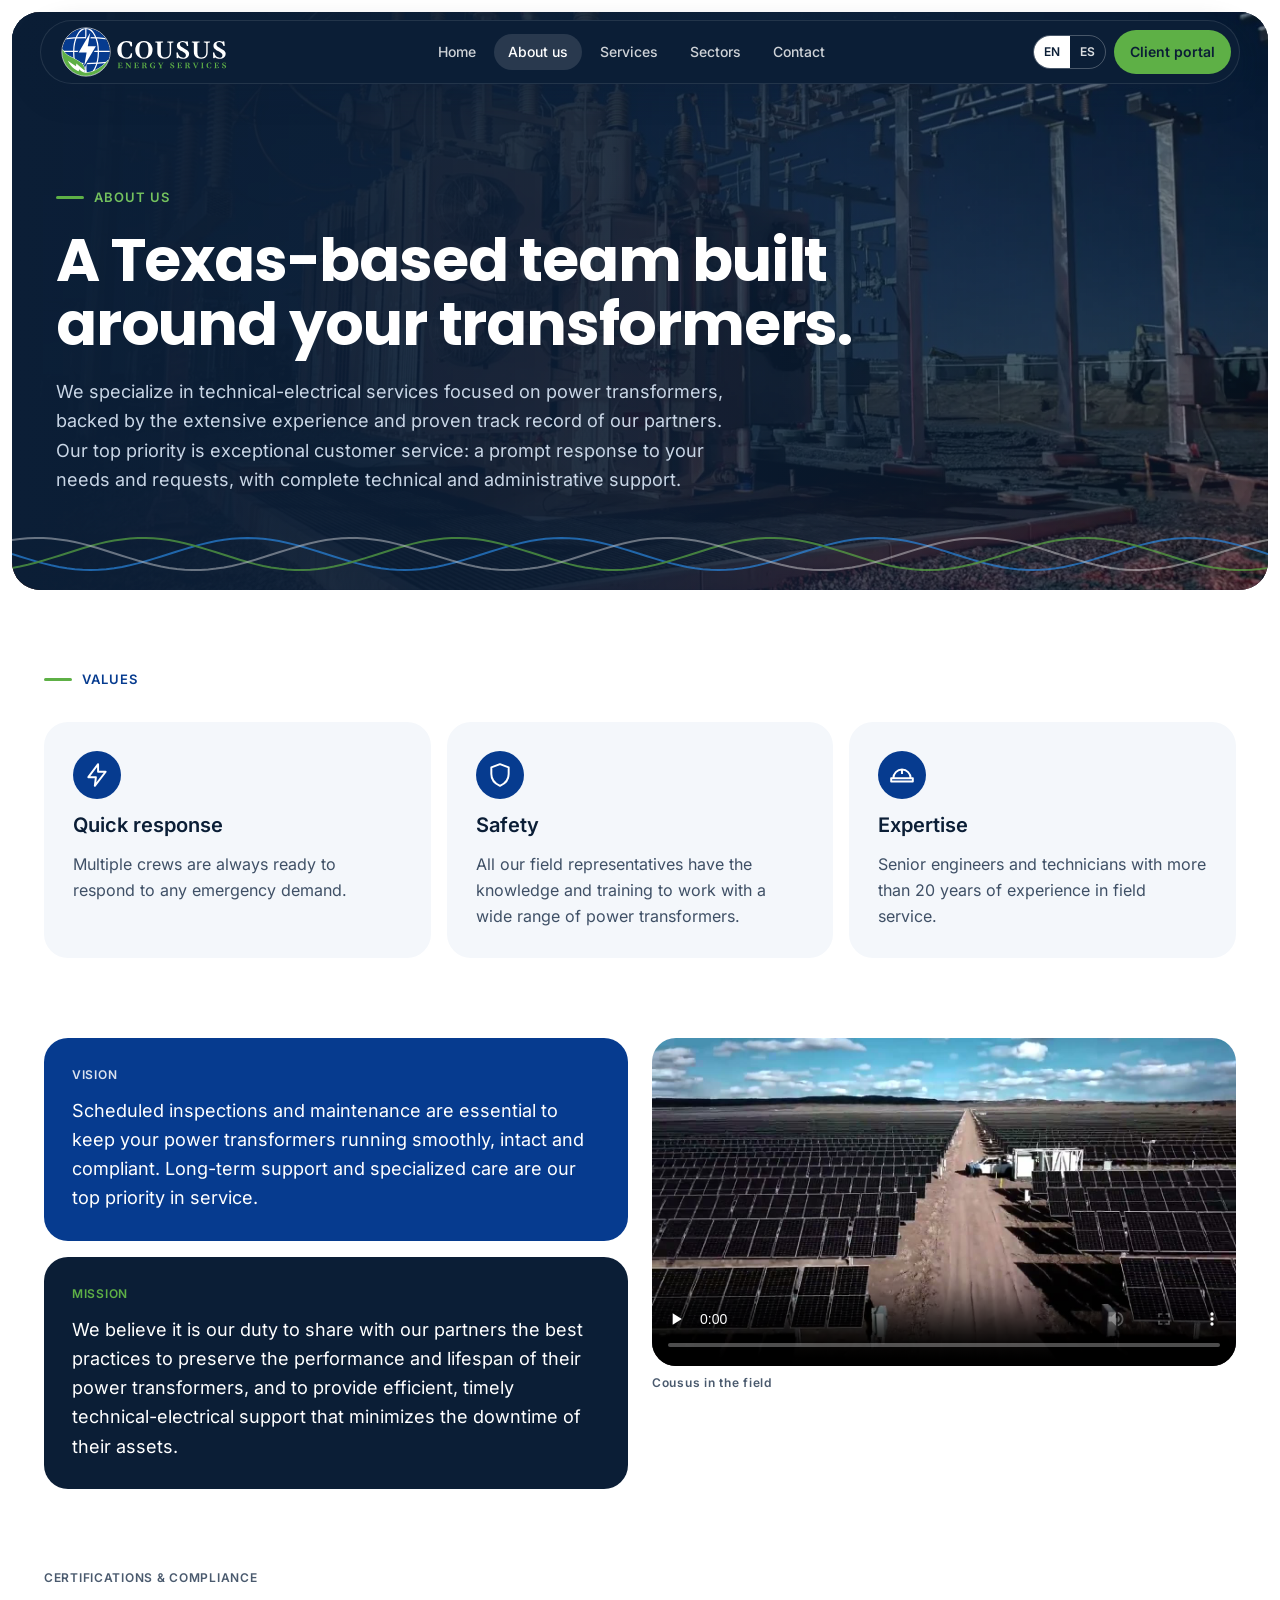
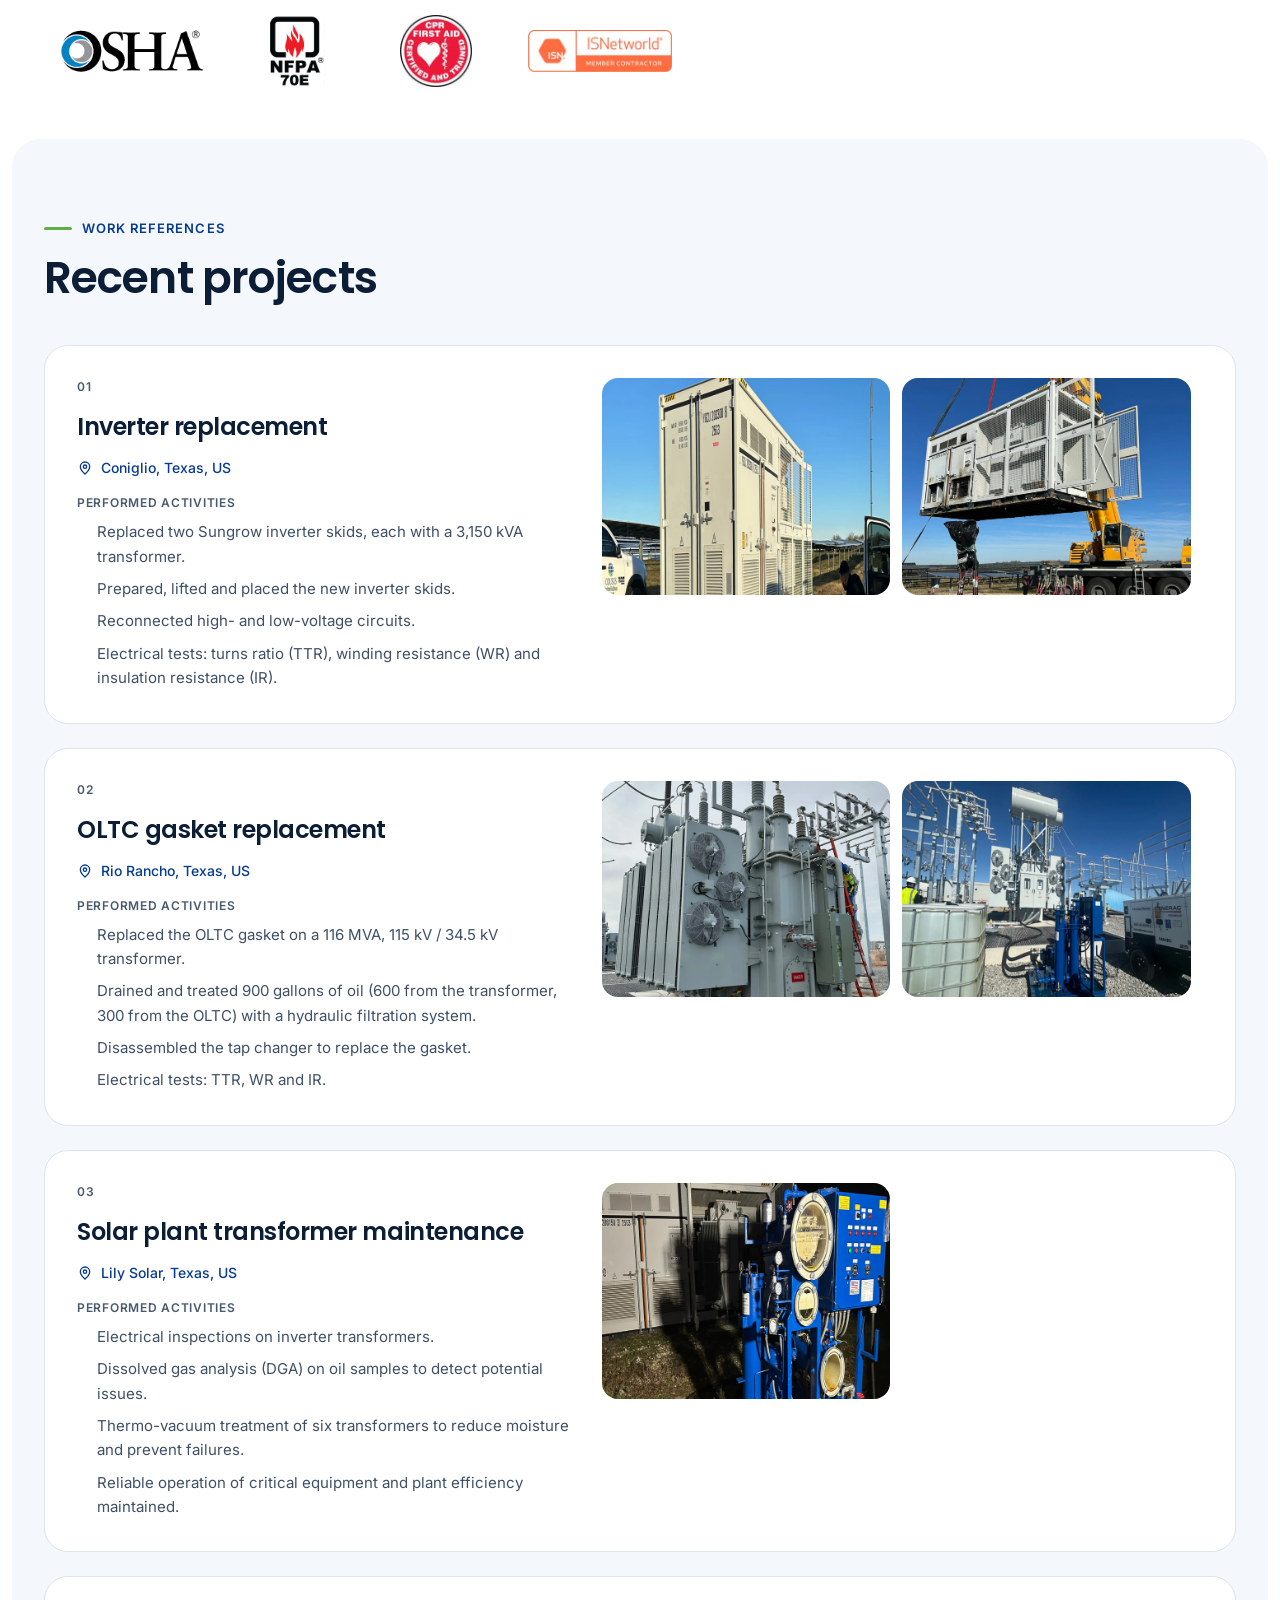
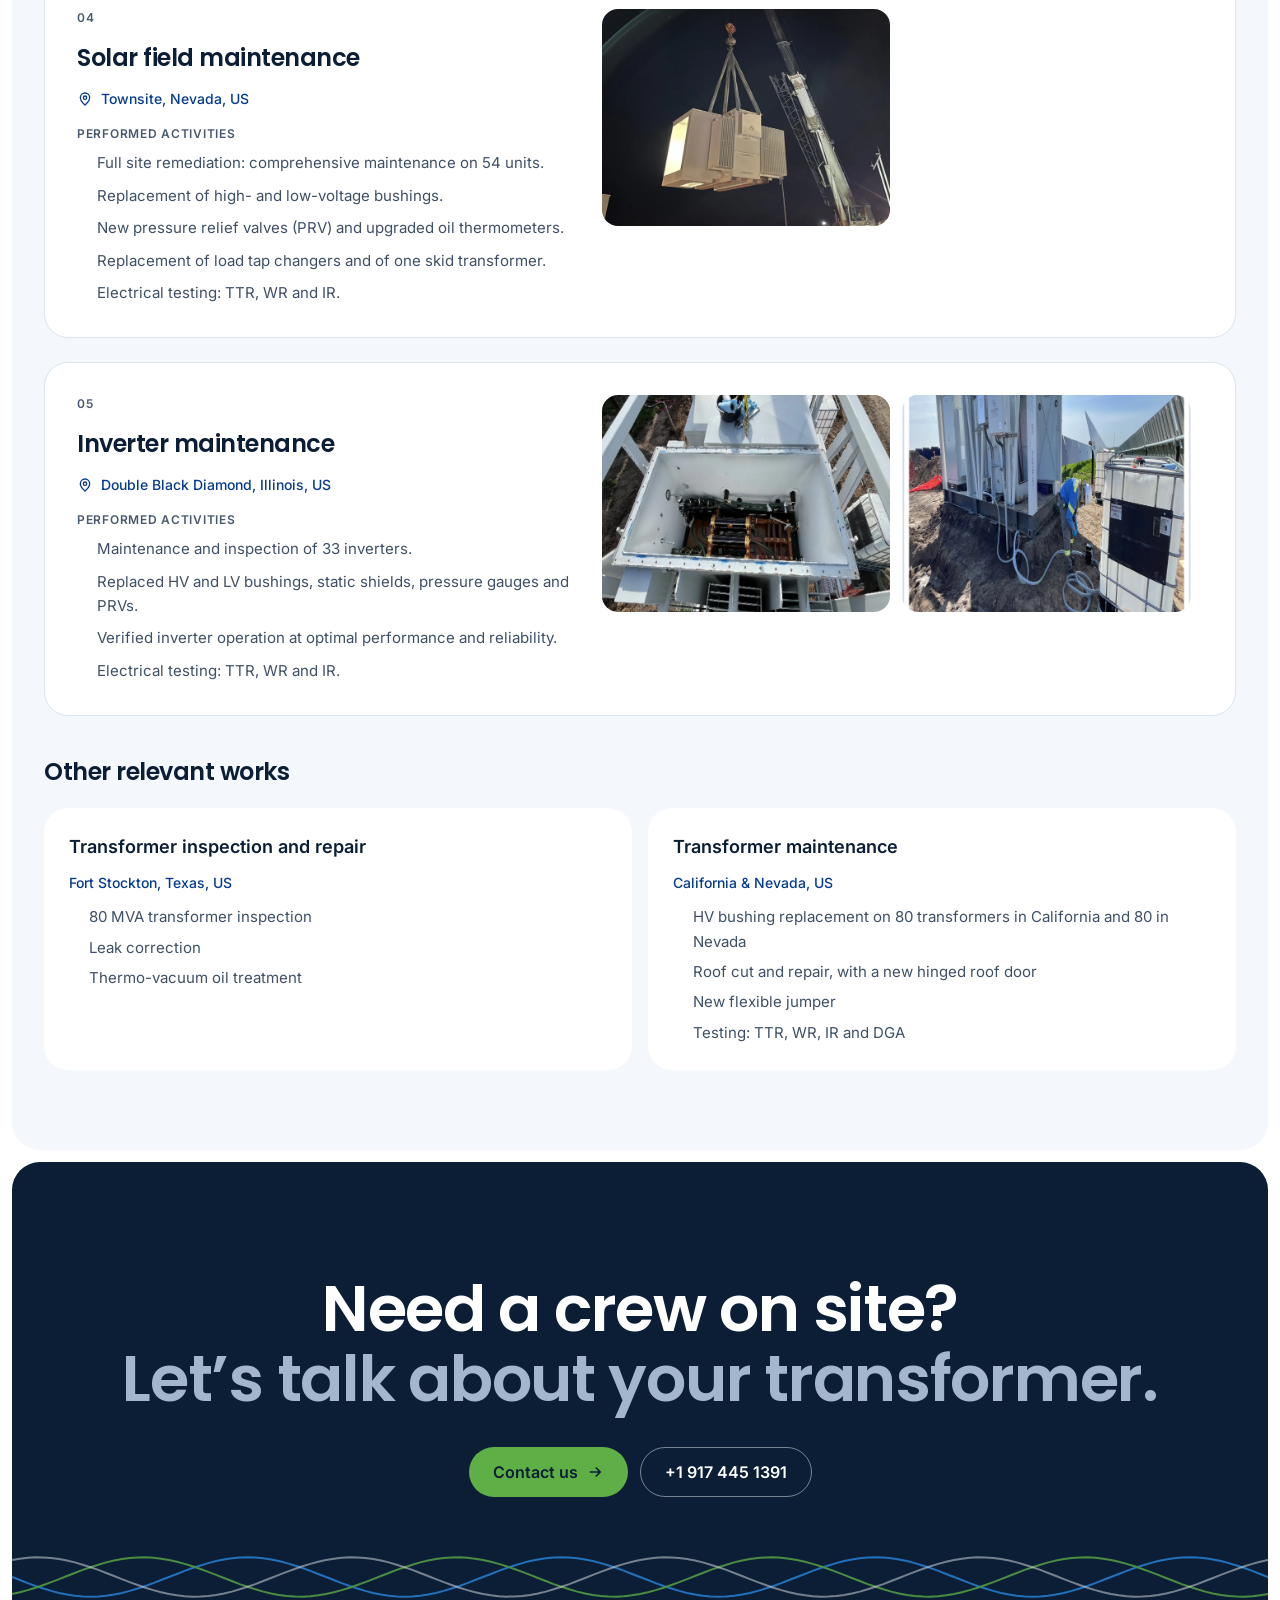
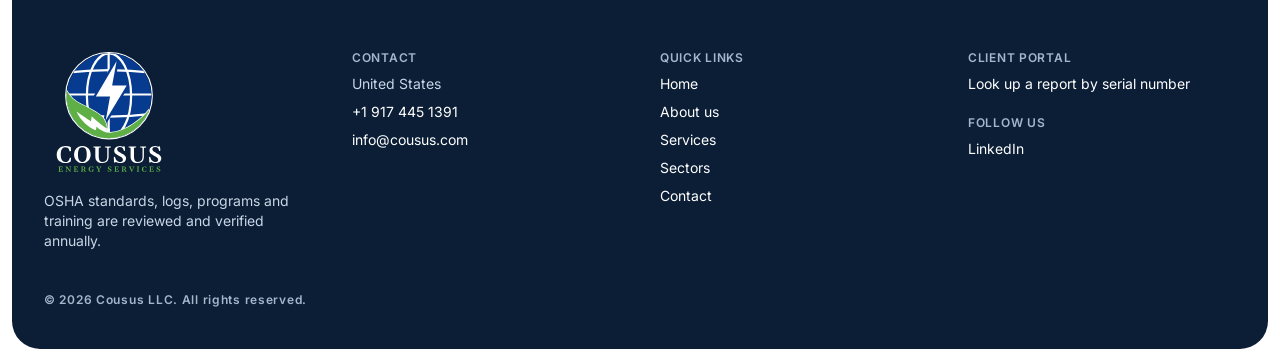
==== commit b0bb878b: "Actualizar vista previa: logo nuevo, colores, 20 años y ajustes de contenido Co-Authored-By: Claude " ====
--- a/about-us/index.html
+++ b/about-us/index.html
@@ -1,5 +1,5 @@
-<!DOCTYPE html><html lang="en"><head><meta charset="utf-8"><meta name="viewport" content="width=device-width, initial-scale=1"><title>About us — Cousus Energy Services</title><meta name="description" content="Assembly, commissioning, electrical tests, oil analysis and warranty repairs for power transformers and solar inverters across the United States."><link rel="icon" type="image/svg+xml" href="/favicon.svg"><link rel="icon" type="image/png" sizes="64x64" href="/brand/favicon-64.png"><link rel="apple-touch-icon" href="/brand/cousus-avatar.png"><link rel="alternate" hreflang="en" href="https://cousus.com/about-us/"><link rel="alternate" hreflang="es" href="https://cousus.com/es/about-us/"><meta property="og:title" content="About us — Cousus Energy Services"><meta property="og:description" content="Assembly, commissioning, electrical tests, oil analysis and warranty repairs for power transformers and solar inverters across the United States."><meta property="og:image" content="https://cousus.com/video/hero-poster.jpg"><meta name="theme-color" content="#0B1E36"><meta name="robots" content="noindex, nofollow"><!-- Marca que hay JavaScript: sin él, nada queda oculto a la espera de animarse --><script>document.documentElement.classList.add('js');</script><link rel="stylesheet" href="/_astro/images.BcEOJWFF.css"><style>.hero-photo[data-astro-cid-75ysl5lo]{animation:drift 1.6s var(--ease-out) both}.hero-in[data-astro-cid-75ysl5lo]{animation:rise .7s var(--ease-out) both;animation-delay:calc(var(--i) * 90ms)}@keyframes rise{0%{opacity:0;transform:translateY(16px)}}@keyframes drift{0%{transform:scale(1.05)}}@media (prefers-reduced-motion:reduce){.hero-photo[data-astro-cid-75ysl5lo]{animation:none}.hero-in[data-astro-cid-75ysl5lo]{animation:.3s both fade}@keyframes fade{0%{opacity:0}}}
-</style></head><body class="bg-white font-sans text-ink antialiased"><a href="#main" class="sr-only focus:not-sr-only focus:fixed focus:left-4 focus:top-4 focus:z-50 focus:rounded focus:bg-accent focus:px-4 focus:py-2 focus:text-ink">Skip to content</a><header class="pointer-events-none fixed inset-x-0 top-4 z-40 px-4 sm:top-5 sm:px-6" data-astro-cid-nen7h5rs><div class="pointer-events-auto mx-auto flex max-w-[1200px] items-center justify-between gap-4 rounded-full border border-white/10 bg-ink py-1.5 pl-5 pr-2 text-white shadow-[0_10px_30px_rgb(11_30_54/0.28)]" data-astro-cid-nen7h5rs><a href="/" class="block shrink-0" aria-label="Cousus Energy Services" data-astro-cid-nen7h5rs><img src="/brand/cousus-logo-horizontal-negativo.svg" alt="" width="131" height="50" class="h-[50px] w-auto" data-astro-cid-nen7h5rs></a><!-- Escritorio --><nav aria-label="Main" class="hidden items-center gap-1 text-sm lg:flex" data-astro-cid-nen7h5rs><a href="/" class="rounded-full px-3.5 py-2 font-medium text-white/80 no-underline transition-colors duration-150 hover:text-white aria-[current=page]:bg-white/12 aria-[current=page]:text-white" data-astro-cid-nen7h5rs>Home</a><a href="/about-us/" aria-current="page" class="rounded-full px-3.5 py-2 font-medium text-white/80 no-underline transition-colors duration-150 hover:text-white aria-[current=page]:bg-white/12 aria-[current=page]:text-white" data-astro-cid-nen7h5rs>About us</a><a href="/services/" class="rounded-full px-3.5 py-2 font-medium text-white/80 no-underline transition-colors duration-150 hover:text-white aria-[current=page]:bg-white/12 aria-[current=page]:text-white" data-astro-cid-nen7h5rs>Services</a><a href="/sectors/" class="rounded-full px-3.5 py-2 font-medium text-white/80 no-underline transition-colors duration-150 hover:text-white aria-[current=page]:bg-white/12 aria-[current=page]:text-white" data-astro-cid-nen7h5rs>Sectors</a><a href="/contact/" class="rounded-full px-3.5 py-2 font-medium text-white/80 no-underline transition-colors duration-150 hover:text-white aria-[current=page]:bg-white/12 aria-[current=page]:text-white" data-astro-cid-nen7h5rs>Contact</a></nav><div class="flex items-center gap-2" data-astro-cid-nen7h5rs><span class="flex overflow-hidden rounded-full border border-white/25 text-xs font-semibold" data-astro-cid-nen7h5rs><a href="/about-us/" hreflang="en" aria-current="true" class="px-2.5 py-2 no-underline bg-white text-ink" data-astro-cid-nen7h5rs>EN</a><a href="/es/about-us/" hreflang="es" class="px-2.5 py-2 no-underline text-white/85" data-astro-cid-nen7h5rs>ES</a></span><a href="https://ers.cousus.com/" target="_blank" rel="noopener" class="btn btn-green hidden !min-h-11 !px-4 !py-2 text-sm md:inline-flex" data-astro-cid-nen7h5rs>Client portal</a><!-- Móvil --><details class="group relative lg:hidden" data-menu data-astro-cid-nen7h5rs><summary class="press flex min-h-11 cursor-pointer list-none items-center gap-2 rounded-full border border-white/25 px-3 text-sm font-medium text-white [&amp;::-webkit-details-marker]:hidden" data-astro-cid-nen7h5rs><svg width="18" height="18" viewBox="0 0 24 24" fill="none" stroke="currentColor" stroke-width="2" aria-hidden="true" data-astro-cid-nen7h5rs><path d="M4 7h16M4 12h16M4 17h16" data-astro-cid-nen7h5rs></path></svg><span class="sr-only sm:not-sr-only" data-astro-cid-nen7h5rs>Menu</span></summary><nav aria-label="Mobile" class="menu-panel absolute right-0 top-full mt-3 flex w-60 flex-col rounded-3xl border border-white/10 bg-ink p-2 shadow-[0_10px_30px_rgb(11_30_54/0.28)]" data-astro-cid-nen7h5rs><a href="/" class="rounded-2xl px-4 py-3 text-sm text-white no-underline aria-[current=page]:bg-white/12 aria-[current=page]:font-semibold" data-astro-cid-nen7h5rs>Home</a><a href="/about-us/" aria-current="page" class="rounded-2xl px-4 py-3 text-sm text-white no-underline aria-[current=page]:bg-white/12 aria-[current=page]:font-semibold" data-astro-cid-nen7h5rs>About us</a><a href="/services/" class="rounded-2xl px-4 py-3 text-sm text-white no-underline aria-[current=page]:bg-white/12 aria-[current=page]:font-semibold" data-astro-cid-nen7h5rs>Services</a><a href="/sectors/" class="rounded-2xl px-4 py-3 text-sm text-white no-underline aria-[current=page]:bg-white/12 aria-[current=page]:font-semibold" data-astro-cid-nen7h5rs>Sectors</a><a href="/contact/" class="rounded-2xl px-4 py-3 text-sm text-white no-underline aria-[current=page]:bg-white/12 aria-[current=page]:font-semibold" data-astro-cid-nen7h5rs>Contact</a><a href="https://ers.cousus.com/" target="_blank" rel="noopener" class="btn btn-green mt-1 text-sm" data-astro-cid-nen7h5rs>Client portal</a></nav></details></div></div></header><script type="module">var e=document.querySelector(`[data-menu]`),t=e?.querySelector(`.menu-panel`),n=window.matchMedia(`(prefers-reduced-motion: reduce)`);e?.addEventListener(`toggle`,()=>{if(!e.open||!t)return;let r=n.matches?{opacity:0}:{opacity:0,transform:`scale(0.96) translateY(-4px)`};t.animate([r,{opacity:1,transform:`none`}],{duration:200,easing:`cubic-bezier(0.23, 1, 0.32, 1)`})});</script><main id="main"><section class="panel relative isolate mt-2 overflow-hidden bg-ink text-white sm:mt-3" data-astro-cid-75ysl5lo><img src="/media/2024/12/Imagen-de-WhatsApp-2024-11-12-a-las-21.35.12_946064fc.webp" alt="" class="hero-photo absolute inset-0 -z-20 h-full w-full object-cover" data-astro-cid-75ysl5lo><div class="absolute inset-0 -z-10 bg-gradient-to-r from-ink via-ink/88 to-ink/50" data-astro-cid-75ysl5lo></div><div class="mx-auto flex max-w-[1200px] flex-col gap-5 px-6 pb-24 pt-36 sm:pt-44 lg:px-4" data-astro-cid-75ysl5lo><span class="hero-in eyebrow text-accent-2" style="--i:0" data-astro-cid-75ysl5lo>ABOUT US</span><h1 class="hero-in m-0 max-w-[900px] text-4xl leading-[1.08] sm:text-[60px]" style="--i:1" data-astro-cid-75ysl5lo>A Texas-based team built around your transformers.</h1><p class="hero-in m-0 max-w-[700px] text-lg leading-relaxed text-mist" style="--i:2" data-astro-cid-75ysl5lo>We specialize in technical-electrical services focused on power transformers, backed by the extensive experience and proven track record of our partners. Our top priority is exceptional customer service: a prompt response to your needs and requests, with complete technical and administrative support.</p></div><div class="pointer-events-none overflow-hidden absolute inset-x-0 bottom-4 h-10 opacity-70" aria-hidden="true" data-loop><svg class="wave-track block h-full w-[200%] min-w-[1600px]" style="--wave-speed:12s" viewBox="0 0 3200 40" preserveAspectRatio="none"><path d="M0 20.0L10 22.5L20 24.9L30 27.3L40 29.4L50 31.3L60 32.9L70 34.3L80 35.2L90 35.8L100 36.0L110 35.8L120 35.2L130 34.3L140 32.9L150 31.3L160 29.4L170 27.3L180 24.9L190 22.5L200 20.0L210 17.5L220 15.1L230 12.7L240 10.6L250 8.7L260 7.1L270 5.7L280 4.8L290 4.2L300 4.0L310 4.2L320 4.8L330 5.7L340 7.1L350 8.7L360 10.6L370 12.7L380 15.1L390 17.5L400 20.0L410 22.5L420 24.9L430 27.3L440 29.4L450 31.3L460 32.9L470 34.3L480 35.2L490 35.8L500 36.0L510 35.8L520 35.2L530 34.3L540 32.9L550 31.3L560 29.4L570 27.3L580 24.9L590 22.5L600 20.0L610 17.5L620 15.1L630 12.7L640 10.6L650 8.7L660 7.1L670 5.7L680 4.8L690 4.2L700 4.0L710 4.2L720 4.8L730 5.7L740 7.1L750 8.7L760 10.6L770 12.7L780 15.1L790 17.5L800 20.0L810 22.5L820 24.9L830 27.3L840 29.4L850 31.3L860 32.9L870 34.3L880 35.2L890 35.8L900 36.0L910 35.8L920 35.2L930 34.3L940 32.9L950 31.3L960 29.4L970 27.3L980 24.9L990 22.5L1000 20.0L1010 17.5L1020 15.1L1030 12.7L1040 10.6L1050 8.7L1060 7.1L1070 5.7L1080 4.8L1090 4.2L1100 4.0L1110 4.2L1120 4.8L1130 5.7L1140 7.1L1150 8.7L1160 10.6L1170 12.7L1180 15.1L1190 17.5L1200 20.0L1210 22.5L1220 24.9L1230 27.3L1240 29.4L1250 31.3L1260 32.9L1270 34.3L1280 35.2L1290 35.8L1300 36.0L1310 35.8L1320 35.2L1330 34.3L1340 32.9L1350 31.3L1360 29.4L1370 27.3L1380 24.9L1390 22.5L1400 20.0L1410 17.5L1420 15.1L1430 12.7L1440 10.6L1450 8.7L1460 7.1L1470 5.7L1480 4.8L1490 4.2L1500 4.0L1510 4.2L1520 4.8L1530 5.7L1540 7.1L1550 8.7L1560 10.6L1570 12.7L1580 15.1L1590 17.5L1600 20.0L1610 22.5L1620 24.9L1630 27.3L1640 29.4L1650 31.3L1660 32.9L1670 34.3L1680 35.2L1690 35.8L1700 36.0L1710 35.8L1720 35.2L1730 34.3L1740 32.9L1750 31.3L1760 29.4L1770 27.3L1780 24.9L1790 22.5L1800 20.0L1810 17.5L1820 15.1L1830 12.7L1840 10.6L1850 8.7L1860 7.1L1870 5.7L1880 4.8L1890 4.2L1900 4.0L1910 4.2L1920 4.8L1930 5.7L1940 7.1L1950 8.7L1960 10.6L1970 12.7L1980 15.1L1990 17.5L2000 20.0L2010 22.5L2020 24.9L2030 27.3L2040 29.4L2050 31.3L2060 32.9L2070 34.3L2080 35.2L2090 35.8L2100 36.0L2110 35.8L2120 35.2L2130 34.3L2140 32.9L2150 31.3L2160 29.4L2170 27.3L2180 24.9L2190 22.5L2200 20.0L2210 17.5L2220 15.1L2230 12.7L2240 10.6L2250 8.7L2260 7.1L2270 5.7L2280 4.8L2290 4.2L2300 4.0L2310 4.2L2320 4.8L2330 5.7L2340 7.1L2350 8.7L2360 10.6L2370 12.7L2380 15.1L2390 17.5L2400 20.0L2410 22.5L2420 24.9L2430 27.3L2440 29.4L2450 31.3L2460 32.9L2470 34.3L2480 35.2L2490 35.8L2500 36.0L2510 35.8L2520 35.2L2530 34.3L2540 32.9L2550 31.3L2560 29.4L2570 27.3L2580 24.9L2590 22.5L2600 20.0L2610 17.5L2620 15.1L2630 12.7L2640 10.6L2650 8.7L2660 7.1L2670 5.7L2680 4.8L2690 4.2L2700 4.0L2710 4.2L2720 4.8L2730 5.7L2740 7.1L2750 8.7L2760 10.6L2770 12.7L2780 15.1L2790 17.5L2800 20.0L2810 22.5L2820 24.9L2830 27.3L2840 29.4L2850 31.3L2860 32.9L2870 34.3L2880 35.2L2890 35.8L2900 36.0L2910 35.8L2920 35.2L2930 34.3L2940 32.9L2950 31.3L2960 29.4L2970 27.3L2980 24.9L2990 22.5L3000 20.0L3010 17.5L3020 15.1L3030 12.7L3040 10.6L3050 8.7L3060 7.1L3070 5.7L3080 4.8L3090 4.2L3100 4.0L3110 4.2L3120 4.8L3130 5.7L3140 7.1L3150 8.7L3160 10.6L3170 12.7L3180 15.1L3190 17.5L3200 20.0" fill="none" stroke="#2B8BE6" stroke-width="2" stroke-opacity="0.95" vector-effect="non-scaling-stroke"></path><path d="M0 33.9L10 32.4L20 30.7L30 28.7L40 26.5L50 24.1L60 21.7L70 19.2L80 16.7L90 14.3L100 12.0L110 9.9L120 8.1L130 6.6L140 5.4L150 4.5L160 4.1L170 4.0L180 4.3L190 5.1L200 6.1L210 7.6L220 9.3L230 11.3L240 13.5L250 15.9L260 18.3L270 20.8L280 23.3L290 25.7L300 28.0L310 30.1L320 31.9L330 33.4L340 34.6L350 35.5L360 35.9L370 36.0L380 35.7L390 34.9L400 33.9L410 32.4L420 30.7L430 28.7L440 26.5L450 24.1L460 21.7L470 19.2L480 16.7L490 14.3L500 12.0L510 9.9L520 8.1L530 6.6L540 5.4L550 4.5L560 4.1L570 4.0L580 4.3L590 5.1L600 6.1L610 7.6L620 9.3L630 11.3L640 13.5L650 15.9L660 18.3L670 20.8L680 23.3L690 25.7L700 28.0L710 30.1L720 31.9L730 33.4L740 34.6L750 35.5L760 35.9L770 36.0L780 35.7L790 34.9L800 33.9L810 32.4L820 30.7L830 28.7L840 26.5L850 24.1L860 21.7L870 19.2L880 16.7L890 14.3L900 12.0L910 9.9L920 8.1L930 6.6L940 5.4L950 4.5L960 4.1L970 4.0L980 4.3L990 5.1L1000 6.1L1010 7.6L1020 9.3L1030 11.3L1040 13.5L1050 15.9L1060 18.3L1070 20.8L1080 23.3L1090 25.7L1100 28.0L1110 30.1L1120 31.9L1130 33.4L1140 34.6L1150 35.5L1160 35.9L1170 36.0L1180 35.7L1190 34.9L1200 33.9L1210 32.4L1220 30.7L1230 28.7L1240 26.5L1250 24.1L1260 21.7L1270 19.2L1280 16.7L1290 14.3L1300 12.0L1310 9.9L1320 8.1L1330 6.6L1340 5.4L1350 4.5L1360 4.1L1370 4.0L1380 4.3L1390 5.1L1400 6.1L1410 7.6L1420 9.3L1430 11.3L1440 13.5L1450 15.9L1460 18.3L1470 20.8L1480 23.3L1490 25.7L1500 28.0L1510 30.1L1520 31.9L1530 33.4L1540 34.6L1550 35.5L1560 35.9L1570 36.0L1580 35.7L1590 34.9L1600 33.9L1610 32.4L1620 30.7L1630 28.7L1640 26.5L1650 24.1L1660 21.7L1670 19.2L1680 16.7L1690 14.3L1700 12.0L1710 9.9L1720 8.1L1730 6.6L1740 5.4L1750 4.5L1760 4.1L1770 4.0L1780 4.3L1790 5.1L1800 6.1L1810 7.6L1820 9.3L1830 11.3L1840 13.5L1850 15.9L1860 18.3L1870 20.8L1880 23.3L1890 25.7L1900 28.0L1910 30.1L1920 31.9L1930 33.4L1940 34.6L1950 35.5L1960 35.9L1970 36.0L1980 35.7L1990 34.9L2000 33.9L2010 32.4L2020 30.7L2030 28.7L2040 26.5L2050 24.1L2060 21.7L2070 19.2L2080 16.7L2090 14.3L2100 12.0L2110 9.9L2120 8.1L2130 6.6L2140 5.4L2150 4.5L2160 4.1L2170 4.0L2180 4.3L2190 5.1L2200 6.1L2210 7.6L2220 9.3L2230 11.3L2240 13.5L2250 15.9L2260 18.3L2270 20.8L2280 23.3L2290 25.7L2300 28.0L2310 30.1L2320 31.9L2330 33.4L2340 34.6L2350 35.5L2360 35.9L2370 36.0L2380 35.7L2390 34.9L2400 33.9L2410 32.4L2420 30.7L2430 28.7L2440 26.5L2450 24.1L2460 21.7L2470 19.2L2480 16.7L2490 14.3L2500 12.0L2510 9.9L2520 8.1L2530 6.6L2540 5.4L2550 4.5L2560 4.1L2570 4.0L2580 4.3L2590 5.1L2600 6.1L2610 7.6L2620 9.3L2630 11.3L2640 13.5L2650 15.9L2660 18.3L2670 20.8L2680 23.3L2690 25.7L2700 28.0L2710 30.1L2720 31.9L2730 33.4L2740 34.6L2750 35.5L2760 35.9L2770 36.0L2780 35.7L2790 34.9L2800 33.9L2810 32.4L2820 30.7L2830 28.7L2840 26.5L2850 24.1L2860 21.7L2870 19.2L2880 16.7L2890 14.3L2900 12.0L2910 9.9L2920 8.1L2930 6.6L2940 5.4L2950 4.5L2960 4.1L2970 4.0L2980 4.3L2990 5.1L3000 6.1L3010 7.6L3020 9.3L3030 11.3L3040 13.5L3050 15.9L3060 18.3L3070 20.8L3080 23.3L3090 25.7L3100 28.0L3110 30.1L3120 31.9L3130 33.4L3140 34.6L3150 35.5L3160 35.9L3170 36.0L3180 35.7L3190 34.9L3200 33.9" fill="none" stroke="#5FAE34" stroke-width="2" stroke-opacity="0.95" vector-effect="non-scaling-stroke"></path><path d="M0 6.1L10 5.1L20 4.3L30 4.0L40 4.1L50 4.5L60 5.4L70 6.6L80 8.1L90 9.9L100 12.0L110 14.3L120 16.7L130 19.2L140 21.7L150 24.1L160 26.5L170 28.7L180 30.7L190 32.4L200 33.9L210 34.9L220 35.7L230 36.0L240 35.9L250 35.5L260 34.6L270 33.4L280 31.9L290 30.1L300 28.0L310 25.7L320 23.3L330 20.8L340 18.3L350 15.9L360 13.5L370 11.3L380 9.3L390 7.6L400 6.1L410 5.1L420 4.3L430 4.0L440 4.1L450 4.5L460 5.4L470 6.6L480 8.1L490 9.9L500 12.0L510 14.3L520 16.7L530 19.2L540 21.7L550 24.1L560 26.5L570 28.7L580 30.7L590 32.4L600 33.9L610 34.9L620 35.7L630 36.0L640 35.9L650 35.5L660 34.6L670 33.4L680 31.9L690 30.1L700 28.0L710 25.7L720 23.3L730 20.8L740 18.3L750 15.9L760 13.5L770 11.3L780 9.3L790 7.6L800 6.1L810 5.1L820 4.3L830 4.0L840 4.1L850 4.5L860 5.4L870 6.6L880 8.1L890 9.9L900 12.0L910 14.3L920 16.7L930 19.2L940 21.7L950 24.1L960 26.5L970 28.7L980 30.7L990 32.4L1000 33.9L1010 34.9L1020 35.7L1030 36.0L1040 35.9L1050 35.5L1060 34.6L1070 33.4L1080 31.9L1090 30.1L1100 28.0L1110 25.7L1120 23.3L1130 20.8L1140 18.3L1150 15.9L1160 13.5L1170 11.3L1180 9.3L1190 7.6L1200 6.1L1210 5.1L1220 4.3L1230 4.0L1240 4.1L1250 4.5L1260 5.4L1270 6.6L1280 8.1L1290 9.9L1300 12.0L1310 14.3L1320 16.7L1330 19.2L1340 21.7L1350 24.1L1360 26.5L1370 28.7L1380 30.7L1390 32.4L1400 33.9L1410 34.9L1420 35.7L1430 36.0L1440 35.9L1450 35.5L1460 34.6L1470 33.4L1480 31.9L1490 30.1L1500 28.0L1510 25.7L1520 23.3L1530 20.8L1540 18.3L1550 15.9L1560 13.5L1570 11.3L1580 9.3L1590 7.6L1600 6.1L1610 5.1L1620 4.3L1630 4.0L1640 4.1L1650 4.5L1660 5.4L1670 6.6L1680 8.1L1690 9.9L1700 12.0L1710 14.3L1720 16.7L1730 19.2L1740 21.7L1750 24.1L1760 26.5L1770 28.7L1780 30.7L1790 32.4L1800 33.9L1810 34.9L1820 35.7L1830 36.0L1840 35.9L1850 35.5L1860 34.6L1870 33.4L1880 31.9L1890 30.1L1900 28.0L1910 25.7L1920 23.3L1930 20.8L1940 18.3L1950 15.9L1960 13.5L1970 11.3L1980 9.3L1990 7.6L2000 6.1L2010 5.1L2020 4.3L2030 4.0L2040 4.1L2050 4.5L2060 5.4L2070 6.6L2080 8.1L2090 9.9L2100 12.0L2110 14.3L2120 16.7L2130 19.2L2140 21.7L2150 24.1L2160 26.5L2170 28.7L2180 30.7L2190 32.4L2200 33.9L2210 34.9L2220 35.7L2230 36.0L2240 35.9L2250 35.5L2260 34.6L2270 33.4L2280 31.9L2290 30.1L2300 28.0L2310 25.7L2320 23.3L2330 20.8L2340 18.3L2350 15.9L2360 13.5L2370 11.3L2380 9.3L2390 7.6L2400 6.1L2410 5.1L2420 4.3L2430 4.0L2440 4.1L2450 4.5L2460 5.4L2470 6.6L2480 8.1L2490 9.9L2500 12.0L2510 14.3L2520 16.7L2530 19.2L2540 21.7L2550 24.1L2560 26.5L2570 28.7L2580 30.7L2590 32.4L2600 33.9L2610 34.9L2620 35.7L2630 36.0L2640 35.9L2650 35.5L2660 34.6L2670 33.4L2680 31.9L2690 30.1L2700 28.0L2710 25.7L2720 23.3L2730 20.8L2740 18.3L2750 15.9L2760 13.5L2770 11.3L2780 9.3L2790 7.6L2800 6.1L2810 5.1L2820 4.3L2830 4.0L2840 4.1L2850 4.5L2860 5.4L2870 6.6L2880 8.1L2890 9.9L2900 12.0L2910 14.3L2920 16.7L2930 19.2L2940 21.7L2950 24.1L2960 26.5L2970 28.7L2980 30.7L2990 32.4L3000 33.9L3010 34.9L3020 35.7L3030 36.0L3040 35.9L3050 35.5L3060 34.6L3070 33.4L3080 31.9L3090 30.1L3100 28.0L3110 25.7L3120 23.3L3130 20.8L3140 18.3L3150 15.9L3160 13.5L3170 11.3L3180 9.3L3190 7.6L3200 6.1" fill="none" stroke="#FFFFFF" stroke-width="2" stroke-opacity="0.55" vector-effect="non-scaling-stroke"></path></svg></div></section><section class="mx-auto flex max-w-[1240px] flex-col gap-8 px-6 pt-20 pb-10"><span class="eyebrow text-brand-blue">VALUES</span><ul data-stagger class="m-0 grid list-none grid-cols-1 gap-4 p-0 md:grid-cols-3"><li class="flex flex-col gap-3 lift rounded-3xl bg-paper p-7"><span class="flex h-12 w-12 items-center justify-center rounded-3xl bg-brand text-white"><svg width="26" height="26" viewBox="0 0 24 24" fill="none" stroke="currentColor" stroke-width="1.8" stroke-linejoin="round" aria-hidden="true"><path d="M13 2 L4 14 H11 L10 22 L20 9 H13 Z"></path></svg></span><strong class="text-xl">Quick response</strong><p class="m-0 text-base leading-relaxed text-body">Multiple crews are always ready to respond to any emergency demand.</p></li><li class="flex flex-col gap-3 lift rounded-3xl bg-paper p-7"><span class="flex h-12 w-12 items-center justify-center rounded-3xl bg-brand text-white"><svg width="26" height="26" viewBox="0 0 24 24" fill="none" stroke="currentColor" stroke-width="1.8" stroke-linejoin="round" aria-hidden="true"><path d="M12 2 L20 5 V11 C20 16 16.5 20 12 22 C7.5 20 4 16 4 11 V5 Z"></path></svg></span><strong class="text-xl">Safety</strong><p class="m-0 text-base leading-relaxed text-body">All our field representatives have the knowledge and training to work with a wide range of power transformers.</p></li><li class="flex flex-col gap-3 lift rounded-3xl bg-paper p-7"><span class="flex h-12 w-12 items-center justify-center rounded-3xl bg-brand text-white"><svg width="26" height="26" viewBox="0 0 24 24" fill="none" stroke="currentColor" stroke-width="1.8" stroke-linejoin="round" aria-hidden="true"><path d="M4 15 A8 8 0 0 1 20 15 M2 15 H22 V18 H2 Z M12 7 V11"></path></svg></span><strong class="text-xl">Expertise</strong><p class="m-0 text-base leading-relaxed text-body">Senior engineers and technicians with more than 25 years of experience in field service.</p></li></ul></section><section class="mx-auto flex max-w-[1240px] flex-wrap gap-6 px-6 py-10"><div class="flex min-w-0 flex-[1_1_440px] flex-col gap-4"><div class="flex flex-col gap-3 rounded-3xl bg-brand p-7 text-white"><span class="label text-white/85">VISION</span><p class="m-0 text-lg leading-relaxed">Scheduled inspections and maintenance are essential to keep your power transformers running smoothly, intact and compliant. Long-term support and specialized care are our top priority in service.</p></div><div class="flex flex-col gap-3 rounded-3xl bg-ink p-7 text-white"><span class="label text-accent">MISSION</span><p class="m-0 text-lg leading-relaxed">We believe it is our duty to share with our partners the best practices to preserve the performance and lifespan of their power transformers, and to provide efficient, timely technical-electrical support that minimizes the downtime of their assets.</p></div></div><figure class="m-0 flex min-w-0 flex-[1_1_440px] flex-col gap-2"><video src="/video/cousus-field.mp4" controls preload="none" poster="/video/field-poster.jpg" playsinline class="aspect-video w-full rounded-3xl bg-ink object-cover"></video><figcaption class="label text-muted">Cousus in the field</figcaption></figure></section><section class="mx-auto max-w-[1240px] px-6 py-10"><div class="flex flex-col gap-4"><span class="label text-muted">CERTIFICATIONS &amp; COMPLIANCE</span><ul class="m-0 flex list-none flex-wrap items-center gap-3 p-0"><li class="flex h-24 min-w-32 items-center justify-center rounded-2xl bg-white px-4"><img src="/media/2023/01/osha-removebg-preview.webp" alt="OSHA" loading="lazy" class="max-h-18 max-w-36 object-contain"></li><li class="flex h-24 min-w-32 items-center justify-center rounded-2xl bg-white px-4"><img src="/media/2025/01/nafpa70e-certified.png" alt="NFPA 70E certified" loading="lazy" class="max-h-18 max-w-36 object-contain"></li><li class="flex h-24 min-w-32 items-center justify-center rounded-2xl bg-white px-4"><img src="/media/2025/01/first-aid-and-cpr-certified-150x150.jpg" alt="First Aid &amp; CPR certified" loading="lazy" class="max-h-18 max-w-36 object-contain"></li><li class="flex h-24 min-w-32 items-center justify-center rounded-2xl bg-white px-4"><img src="/media/2023/04/memberCeLogo_small-300x88.webp" alt="Member" loading="lazy" class="max-h-18 max-w-36 object-contain"></li></ul></div></section><section class="panel bg-paper"><div class="mx-auto flex max-w-[1240px] flex-col gap-10 px-6 py-20"><div class="flex flex-col gap-3" data-reveal><span class="eyebrow text-brand-blue">WORK REFERENCES</span><h2 class="m-0 text-3xl leading-tight sm:text-[44px]">Recent projects</h2></div><ol class="m-0 flex list-none flex-col gap-6 p-0"><li class="grid grid-cols-1 gap-6 rounded-3xl border border-rule bg-white p-6 lg:grid-cols-[minmax(0,5fr)_minmax(0,6fr)] lg:p-8"><div class="flex min-w-0 flex-col gap-4"><span class="label text-muted">01</span><h3 class="m-0 text-2xl leading-tight">Inverter replacement</h3><p class="m-0 flex items-center gap-2 text-sm font-medium text-brand-blue"><svg width="16" height="16" viewBox="0 0 24 24" fill="none" stroke="currentColor" stroke-width="2" aria-hidden="true"><path d="M12 21s-7-6.2-7-11a7 7 0 0 1 14 0c0 4.8-7 11-7 11z"></path><circle cx="12" cy="10" r="2.5"></circle></svg><span class="sr-only">Location:</span>Coniglio, Texas, US</p><div class="flex flex-col gap-2"><span class="label text-muted">PERFORMED ACTIVITIES</span><ul class="m-0 flex flex-col gap-2 pl-5 text-[15px] leading-relaxed text-body marker:text-accent"><li>Replaced two Sungrow inverter skids, each with a 3,150 kVA transformer.</li><li>Prepared, lifted and placed the new inverter skids.</li><li>Reconnected high- and low-voltage circuits.</li><li>Electrical tests: turns ratio (TTR), winding resistance (WR) and insulation resistance (IR).</li></ul></div></div><div class="min-w-0"><ul aria-label="Inverter replacement" class="m-0 flex list-none snap-x snap-mandatory gap-3 overflow-x-auto p-0 pb-2 [scrollbar-width:thin]"><li class="w-[85%] shrink-0 snap-start sm:w-[48%]"><img src="/media/2025/01/coniglio-1.webp" alt="Inverter replacement — 1" loading="lazy" class="aspect-[4/3] w-full rounded-2xl bg-paper-2 object-cover"></li><li class="w-[85%] shrink-0 snap-start sm:w-[48%]"><img src="/media/2025/01/Coniglio-2.webp" alt="Inverter replacement — 2" loading="lazy" class="aspect-[4/3] w-full rounded-2xl bg-paper-2 object-cover"></li></ul></div></li><li class="grid grid-cols-1 gap-6 rounded-3xl border border-rule bg-white p-6 lg:grid-cols-[minmax(0,5fr)_minmax(0,6fr)] lg:p-8"><div class="flex min-w-0 flex-col gap-4"><span class="label text-muted">02</span><h3 class="m-0 text-2xl leading-tight">OLTC gasket replacement</h3><p class="m-0 flex items-center gap-2 text-sm font-medium text-brand-blue"><svg width="16" height="16" viewBox="0 0 24 24" fill="none" stroke="currentColor" stroke-width="2" aria-hidden="true"><path d="M12 21s-7-6.2-7-11a7 7 0 0 1 14 0c0 4.8-7 11-7 11z"></path><circle cx="12" cy="10" r="2.5"></circle></svg><span class="sr-only">Location:</span>Rio Rancho, Texas, US</p><div class="flex flex-col gap-2"><span class="label text-muted">PERFORMED ACTIVITIES</span><ul class="m-0 flex flex-col gap-2 pl-5 text-[15px] leading-relaxed text-body marker:text-accent"><li>Replaced the OLTC gasket on a 116 MVA, 115 kV / 34.5 kV transformer.</li><li>Drained and treated 900 gallons of oil (600 from the transformer, 300 from the OLTC) with a hydraulic filtration system.</li><li>Disassembled the tap changer to replace the gasket.</li><li>Electrical tests: TTR, WR and IR.</li></ul></div></div><div class="min-w-0"><ul aria-label="OLTC gasket replacement" class="m-0 flex list-none snap-x snap-mandatory gap-3 overflow-x-auto p-0 pb-2 [scrollbar-width:thin]"><li class="w-[85%] shrink-0 snap-start sm:w-[48%]"><img src="/media/2025/01/Rio-rancho-2-2.webp" alt="OLTC gasket replacement — 1" loading="lazy" class="aspect-[4/3] w-full rounded-2xl bg-paper-2 object-cover"></li><li class="w-[85%] shrink-0 snap-start sm:w-[48%]"><img src="/media/2025/01/Rio-rancho-1-2.webp" alt="OLTC gasket replacement — 2" loading="lazy" class="aspect-[4/3] w-full rounded-2xl bg-paper-2 object-cover"></li></ul></div></li><li class="grid grid-cols-1 gap-6 rounded-3xl border border-rule bg-white p-6 lg:grid-cols-[minmax(0,5fr)_minmax(0,6fr)] lg:p-8"><div class="flex min-w-0 flex-col gap-4"><span class="label text-muted">03</span><h3 class="m-0 text-2xl leading-tight">Solar plant transformer maintenance</h3><p class="m-0 flex items-center gap-2 text-sm font-medium text-brand-blue"><svg width="16" height="16" viewBox="0 0 24 24" fill="none" stroke="currentColor" stroke-width="2" aria-hidden="true"><path d="M12 21s-7-6.2-7-11a7 7 0 0 1 14 0c0 4.8-7 11-7 11z"></path><circle cx="12" cy="10" r="2.5"></circle></svg><span class="sr-only">Location:</span>Lily Solar, Texas, US</p><div class="flex flex-col gap-2"><span class="label text-muted">PERFORMED ACTIVITIES</span><ul class="m-0 flex flex-col gap-2 pl-5 text-[15px] leading-relaxed text-body marker:text-accent"><li>Electrical inspections on inverter transformers.</li><li>Dissolved gas analysis (DGA) on oil samples to detect potential issues.</li><li>Thermo-vacuum treatment of six transformers to reduce moisture and prevent failures.</li><li>Reliable operation of critical equipment and plant efficiency maintained.</li></ul></div></div><div class="min-w-0"><ul aria-label="Solar plant transformer maintenance" class="m-0 flex list-none snap-x snap-mandatory gap-3 overflow-x-auto p-0 pb-2 [scrollbar-width:thin]"><li class="w-[85%] shrink-0 snap-start sm:w-[48%]"><img src="/media/2025/01/Lily-Solar-2.webp" alt="Solar plant transformer maintenance — 1" loading="lazy" class="aspect-[4/3] w-full rounded-2xl bg-paper-2 object-cover"></li></ul></div></li><li class="grid grid-cols-1 gap-6 rounded-3xl border border-rule bg-white p-6 lg:grid-cols-[minmax(0,5fr)_minmax(0,6fr)] lg:p-8"><div class="flex min-w-0 flex-col gap-4"><span class="label text-muted">04</span><h3 class="m-0 text-2xl leading-tight">Solar field maintenance</h3><p class="m-0 flex items-center gap-2 text-sm font-medium text-brand-blue"><svg width="16" height="16" viewBox="0 0 24 24" fill="none" stroke="currentColor" stroke-width="2" aria-hidden="true"><path d="M12 21s-7-6.2-7-11a7 7 0 0 1 14 0c0 4.8-7 11-7 11z"></path><circle cx="12" cy="10" r="2.5"></circle></svg><span class="sr-only">Location:</span>Townsite, Nevada, US</p><div class="flex flex-col gap-2"><span class="label text-muted">PERFORMED ACTIVITIES</span><ul class="m-0 flex flex-col gap-2 pl-5 text-[15px] leading-relaxed text-body marker:text-accent"><li>Full site remediation: comprehensive maintenance on 54 units.</li><li>Replacement of high- and low-voltage bushings.</li><li>New pressure relief valves (PRV) and upgraded oil thermometers.</li><li>Replacement of load tap changers and of one skid transformer.</li></ul></div></div><div class="min-w-0"><ul aria-label="Solar field maintenance" class="m-0 flex list-none snap-x snap-mandatory gap-3 overflow-x-auto p-0 pb-2 [scrollbar-width:thin]"><li class="w-[85%] shrink-0 snap-start sm:w-[48%]"><img src="/media/2025/01/Townsite4-1.webp" alt="Solar field maintenance — 1" loading="lazy" class="aspect-[4/3] w-full rounded-2xl bg-paper-2 object-cover"></li></ul></div></li><li class="grid grid-cols-1 gap-6 rounded-3xl border border-rule bg-white p-6 lg:grid-cols-[minmax(0,5fr)_minmax(0,6fr)] lg:p-8"><div class="flex min-w-0 flex-col gap-4"><span class="label text-muted">05</span><h3 class="m-0 text-2xl leading-tight">Inverter maintenance</h3><p class="m-0 flex items-center gap-2 text-sm font-medium text-brand-blue"><svg width="16" height="16" viewBox="0 0 24 24" fill="none" stroke="currentColor" stroke-width="2" aria-hidden="true"><path d="M12 21s-7-6.2-7-11a7 7 0 0 1 14 0c0 4.8-7 11-7 11z"></path><circle cx="12" cy="10" r="2.5"></circle></svg><span class="sr-only">Location:</span>Double Black Diamond, Illinois, US</p><div class="flex flex-col gap-2"><span class="label text-muted">PERFORMED ACTIVITIES</span><ul class="m-0 flex flex-col gap-2 pl-5 text-[15px] leading-relaxed text-body marker:text-accent"><li>Maintenance and inspection of 33 inverters.</li><li>Replaced HV and LV bushings, static shields, pressure gauges and PRVs.</li><li>Verified inverter operation at optimal performance and reliability.</li></ul></div></div><div class="min-w-0"><ul aria-label="Inverter maintenance" class="m-0 flex list-none snap-x snap-mandatory gap-3 overflow-x-auto p-0 pb-2 [scrollbar-width:thin]"><li class="w-[85%] shrink-0 snap-start sm:w-[48%]"><img src="/media/2025/01/DBD-1.webp" alt="Inverter maintenance — 1" loading="lazy" class="aspect-[4/3] w-full rounded-2xl bg-paper-2 object-cover"></li><li class="w-[85%] shrink-0 snap-start sm:w-[48%]"><img src="/media/2025/01/DBD2.webp" alt="Inverter maintenance — 2" loading="lazy" class="aspect-[4/3] w-full rounded-2xl bg-paper-2 object-cover"></li><li class="w-[85%] shrink-0 snap-start sm:w-[48%]"><img src="/media/2025/01/DBD3.webp" alt="Inverter maintenance — 3" loading="lazy" class="aspect-[4/3] w-full rounded-2xl bg-paper-2 object-cover"></li></ul></div></li></ol><div class="flex flex-col gap-5"><h3 class="m-0 text-2xl">Other relevant works</h3><ul data-stagger class="m-0 grid list-none grid-cols-1 gap-4 p-0 md:grid-cols-2"><li class="flex flex-col gap-3 lift rounded-3xl bg-paper p-6"><strong class="text-lg">Transformer inspection and repair</strong><span class="text-sm font-medium text-brand-blue">Fort Stockton, Texas, US</span><ul class="m-0 flex flex-col gap-1.5 pl-5 text-[15px] leading-relaxed text-body marker:text-accent"><li>80 MVA transformer inspection</li><li>Leak correction</li><li>Thermo-vacuum oil treatment</li></ul></li><li class="flex flex-col gap-3 lift rounded-3xl bg-paper p-6"><strong class="text-lg">Transformer maintenance</strong><span class="text-sm font-medium text-brand-blue">California &amp; Nevada, US</span><ul class="m-0 flex flex-col gap-1.5 pl-5 text-[15px] leading-relaxed text-body marker:text-accent"><li>HV bushing replacement on 80 transformers in California and 80 in Nevada</li><li>Roof cut and repair, with a new hinged roof door</li><li>New flexible jumper</li><li>Testing: TTR, DGA, IRT</li></ul></li></ul></div></div></section></main><footer class="panel mb-2 mt-3 overflow-hidden bg-ink text-white sm:mb-3"><div class="mx-auto flex max-w-[1160px] flex-col items-center gap-8 px-6 pb-14 pt-20 text-center lg:pt-28"><h2 class="m-0 text-4xl leading-[1.1] sm:text-[64px]"><span class="block">Need a crew on site?</span><span class="block text-mist-2">Let’s talk about your transformer.</span></h2><div class="flex flex-wrap justify-center gap-3"><a href="/contact/" class="btn btn-green">Contact us<svg class="btn-arrow" width="18" height="18" viewBox="0 0 24 24" fill="none" stroke="currentColor" stroke-width="2.2" aria-hidden="true"><path d="M5 12h14M13 6l6 6-6 6"></path></svg></a><a href="tel:+19174451391" class="btn btn-ghost">+1 917 445 1391</a></div></div><div class="pointer-events-none overflow-hidden h-12 opacity-80" aria-hidden="true" data-loop><svg class="wave-track block h-full w-[200%] min-w-[1600px]" style="--wave-speed:12s" viewBox="0 0 3200 44" preserveAspectRatio="none"><path d="M0 22.0L10 24.8L20 27.6L30 30.2L40 32.6L50 34.7L60 36.6L70 38.0L80 39.1L90 39.8L100 40.0L110 39.8L120 39.1L130 38.0L140 36.6L150 34.7L160 32.6L170 30.2L180 27.6L190 24.8L200 22.0L210 19.2L220 16.4L230 13.8L240 11.4L250 9.3L260 7.4L270 6.0L280 4.9L290 4.2L300 4.0L310 4.2L320 4.9L330 6.0L340 7.4L350 9.3L360 11.4L370 13.8L380 16.4L390 19.2L400 22.0L410 24.8L420 27.6L430 30.2L440 32.6L450 34.7L460 36.6L470 38.0L480 39.1L490 39.8L500 40.0L510 39.8L520 39.1L530 38.0L540 36.6L550 34.7L560 32.6L570 30.2L580 27.6L590 24.8L600 22.0L610 19.2L620 16.4L630 13.8L640 11.4L650 9.3L660 7.4L670 6.0L680 4.9L690 4.2L700 4.0L710 4.2L720 4.9L730 6.0L740 7.4L750 9.3L760 11.4L770 13.8L780 16.4L790 19.2L800 22.0L810 24.8L820 27.6L830 30.2L840 32.6L850 34.7L860 36.6L870 38.0L880 39.1L890 39.8L900 40.0L910 39.8L920 39.1L930 38.0L940 36.6L950 34.7L960 32.6L970 30.2L980 27.6L990 24.8L1000 22.0L1010 19.2L1020 16.4L1030 13.8L1040 11.4L1050 9.3L1060 7.4L1070 6.0L1080 4.9L1090 4.2L1100 4.0L1110 4.2L1120 4.9L1130 6.0L1140 7.4L1150 9.3L1160 11.4L1170 13.8L1180 16.4L1190 19.2L1200 22.0L1210 24.8L1220 27.6L1230 30.2L1240 32.6L1250 34.7L1260 36.6L1270 38.0L1280 39.1L1290 39.8L1300 40.0L1310 39.8L1320 39.1L1330 38.0L1340 36.6L1350 34.7L1360 32.6L1370 30.2L1380 27.6L1390 24.8L1400 22.0L1410 19.2L1420 16.4L1430 13.8L1440 11.4L1450 9.3L1460 7.4L1470 6.0L1480 4.9L1490 4.2L1500 4.0L1510 4.2L1520 4.9L1530 6.0L1540 7.4L1550 9.3L1560 11.4L1570 13.8L1580 16.4L1590 19.2L1600 22.0L1610 24.8L1620 27.6L1630 30.2L1640 32.6L1650 34.7L1660 36.6L1670 38.0L1680 39.1L1690 39.8L1700 40.0L1710 39.8L1720 39.1L1730 38.0L1740 36.6L1750 34.7L1760 32.6L1770 30.2L1780 27.6L1790 24.8L1800 22.0L1810 19.2L1820 16.4L1830 13.8L1840 11.4L1850 9.3L1860 7.4L1870 6.0L1880 4.9L1890 4.2L1900 4.0L1910 4.2L1920 4.9L1930 6.0L1940 7.4L1950 9.3L1960 11.4L1970 13.8L1980 16.4L1990 19.2L2000 22.0L2010 24.8L2020 27.6L2030 30.2L2040 32.6L2050 34.7L2060 36.6L2070 38.0L2080 39.1L2090 39.8L2100 40.0L2110 39.8L2120 39.1L2130 38.0L2140 36.6L2150 34.7L2160 32.6L2170 30.2L2180 27.6L2190 24.8L2200 22.0L2210 19.2L2220 16.4L2230 13.8L2240 11.4L2250 9.3L2260 7.4L2270 6.0L2280 4.9L2290 4.2L2300 4.0L2310 4.2L2320 4.9L2330 6.0L2340 7.4L2350 9.3L2360 11.4L2370 13.8L2380 16.4L2390 19.2L2400 22.0L2410 24.8L2420 27.6L2430 30.2L2440 32.6L2450 34.7L2460 36.6L2470 38.0L2480 39.1L2490 39.8L2500 40.0L2510 39.8L2520 39.1L2530 38.0L2540 36.6L2550 34.7L2560 32.6L2570 30.2L2580 27.6L2590 24.8L2600 22.0L2610 19.2L2620 16.4L2630 13.8L2640 11.4L2650 9.3L2660 7.4L2670 6.0L2680 4.9L2690 4.2L2700 4.0L2710 4.2L2720 4.9L2730 6.0L2740 7.4L2750 9.3L2760 11.4L2770 13.8L2780 16.4L2790 19.2L2800 22.0L2810 24.8L2820 27.6L2830 30.2L2840 32.6L2850 34.7L2860 36.6L2870 38.0L2880 39.1L2890 39.8L2900 40.0L2910 39.8L2920 39.1L2930 38.0L2940 36.6L2950 34.7L2960 32.6L2970 30.2L2980 27.6L2990 24.8L3000 22.0L3010 19.2L3020 16.4L3030 13.8L3040 11.4L3050 9.3L3060 7.4L3070 6.0L3080 4.9L3090 4.2L3100 4.0L3110 4.2L3120 4.9L3130 6.0L3140 7.4L3150 9.3L3160 11.4L3170 13.8L3180 16.4L3190 19.2L3200 22.0" fill="none" stroke="#2B8BE6" stroke-width="2" stroke-opacity="0.95" vector-effect="non-scaling-stroke"></path><path d="M0 37.6L10 36.0L20 34.0L30 31.8L40 29.3L50 26.7L60 23.9L70 21.1L80 18.3L90 15.5L100 13.0L110 10.7L120 8.6L130 6.9L140 5.6L150 4.6L160 4.1L170 4.0L180 4.4L190 5.2L200 6.4L210 8.0L220 10.0L230 12.2L240 14.7L250 17.3L260 20.1L270 22.9L280 25.7L290 28.5L300 31.0L310 33.3L320 35.4L330 37.1L340 38.4L350 39.4L360 39.9L370 40.0L380 39.6L390 38.8L400 37.6L410 36.0L420 34.0L430 31.8L440 29.3L450 26.7L460 23.9L470 21.1L480 18.3L490 15.5L500 13.0L510 10.7L520 8.6L530 6.9L540 5.6L550 4.6L560 4.1L570 4.0L580 4.4L590 5.2L600 6.4L610 8.0L620 10.0L630 12.2L640 14.7L650 17.3L660 20.1L670 22.9L680 25.7L690 28.5L700 31.0L710 33.3L720 35.4L730 37.1L740 38.4L750 39.4L760 39.9L770 40.0L780 39.6L790 38.8L800 37.6L810 36.0L820 34.0L830 31.8L840 29.3L850 26.7L860 23.9L870 21.1L880 18.3L890 15.5L900 13.0L910 10.7L920 8.6L930 6.9L940 5.6L950 4.6L960 4.1L970 4.0L980 4.4L990 5.2L1000 6.4L1010 8.0L1020 10.0L1030 12.2L1040 14.7L1050 17.3L1060 20.1L1070 22.9L1080 25.7L1090 28.5L1100 31.0L1110 33.3L1120 35.4L1130 37.1L1140 38.4L1150 39.4L1160 39.9L1170 40.0L1180 39.6L1190 38.8L1200 37.6L1210 36.0L1220 34.0L1230 31.8L1240 29.3L1250 26.7L1260 23.9L1270 21.1L1280 18.3L1290 15.5L1300 13.0L1310 10.7L1320 8.6L1330 6.9L1340 5.6L1350 4.6L1360 4.1L1370 4.0L1380 4.4L1390 5.2L1400 6.4L1410 8.0L1420 10.0L1430 12.2L1440 14.7L1450 17.3L1460 20.1L1470 22.9L1480 25.7L1490 28.5L1500 31.0L1510 33.3L1520 35.4L1530 37.1L1540 38.4L1550 39.4L1560 39.9L1570 40.0L1580 39.6L1590 38.8L1600 37.6L1610 36.0L1620 34.0L1630 31.8L1640 29.3L1650 26.7L1660 23.9L1670 21.1L1680 18.3L1690 15.5L1700 13.0L1710 10.7L1720 8.6L1730 6.9L1740 5.6L1750 4.6L1760 4.1L1770 4.0L1780 4.4L1790 5.2L1800 6.4L1810 8.0L1820 10.0L1830 12.2L1840 14.7L1850 17.3L1860 20.1L1870 22.9L1880 25.7L1890 28.5L1900 31.0L1910 33.3L1920 35.4L1930 37.1L1940 38.4L1950 39.4L1960 39.9L1970 40.0L1980 39.6L1990 38.8L2000 37.6L2010 36.0L2020 34.0L2030 31.8L2040 29.3L2050 26.7L2060 23.9L2070 21.1L2080 18.3L2090 15.5L2100 13.0L2110 10.7L2120 8.6L2130 6.9L2140 5.6L2150 4.6L2160 4.1L2170 4.0L2180 4.4L2190 5.2L2200 6.4L2210 8.0L2220 10.0L2230 12.2L2240 14.7L2250 17.3L2260 20.1L2270 22.9L2280 25.7L2290 28.5L2300 31.0L2310 33.3L2320 35.4L2330 37.1L2340 38.4L2350 39.4L2360 39.9L2370 40.0L2380 39.6L2390 38.8L2400 37.6L2410 36.0L2420 34.0L2430 31.8L2440 29.3L2450 26.7L2460 23.9L2470 21.1L2480 18.3L2490 15.5L2500 13.0L2510 10.7L2520 8.6L2530 6.9L2540 5.6L2550 4.6L2560 4.1L2570 4.0L2580 4.4L2590 5.2L2600 6.4L2610 8.0L2620 10.0L2630 12.2L2640 14.7L2650 17.3L2660 20.1L2670 22.9L2680 25.7L2690 28.5L2700 31.0L2710 33.3L2720 35.4L2730 37.1L2740 38.4L2750 39.4L2760 39.9L2770 40.0L2780 39.6L2790 38.8L2800 37.6L2810 36.0L2820 34.0L2830 31.8L2840 29.3L2850 26.7L2860 23.9L2870 21.1L2880 18.3L2890 15.5L2900 13.0L2910 10.7L2920 8.6L2930 6.9L2940 5.6L2950 4.6L2960 4.1L2970 4.0L2980 4.4L2990 5.2L3000 6.4L3010 8.0L3020 10.0L3030 12.2L3040 14.7L3050 17.3L3060 20.1L3070 22.9L3080 25.7L3090 28.5L3100 31.0L3110 33.3L3120 35.4L3130 37.1L3140 38.4L3150 39.4L3160 39.9L3170 40.0L3180 39.6L3190 38.8L3200 37.6" fill="none" stroke="#5FAE34" stroke-width="2" stroke-opacity="0.95" vector-effect="non-scaling-stroke"></path><path d="M0 6.4L10 5.2L20 4.4L30 4.0L40 4.1L50 4.6L60 5.6L70 6.9L80 8.6L90 10.7L100 13.0L110 15.5L120 18.3L130 21.1L140 23.9L150 26.7L160 29.3L170 31.8L180 34.0L190 36.0L200 37.6L210 38.8L220 39.6L230 40.0L240 39.9L250 39.4L260 38.4L270 37.1L280 35.4L290 33.3L300 31.0L310 28.5L320 25.7L330 22.9L340 20.1L350 17.3L360 14.7L370 12.2L380 10.0L390 8.0L400 6.4L410 5.2L420 4.4L430 4.0L440 4.1L450 4.6L460 5.6L470 6.9L480 8.6L490 10.7L500 13.0L510 15.5L520 18.3L530 21.1L540 23.9L550 26.7L560 29.3L570 31.8L580 34.0L590 36.0L600 37.6L610 38.8L620 39.6L630 40.0L640 39.9L650 39.4L660 38.4L670 37.1L680 35.4L690 33.3L700 31.0L710 28.5L720 25.7L730 22.9L740 20.1L750 17.3L760 14.7L770 12.2L780 10.0L790 8.0L800 6.4L810 5.2L820 4.4L830 4.0L840 4.1L850 4.6L860 5.6L870 6.9L880 8.6L890 10.7L900 13.0L910 15.5L920 18.3L930 21.1L940 23.9L950 26.7L960 29.3L970 31.8L980 34.0L990 36.0L1000 37.6L1010 38.8L1020 39.6L1030 40.0L1040 39.9L1050 39.4L1060 38.4L1070 37.1L1080 35.4L1090 33.3L1100 31.0L1110 28.5L1120 25.7L1130 22.9L1140 20.1L1150 17.3L1160 14.7L1170 12.2L1180 10.0L1190 8.0L1200 6.4L1210 5.2L1220 4.4L1230 4.0L1240 4.1L1250 4.6L1260 5.6L1270 6.9L1280 8.6L1290 10.7L1300 13.0L1310 15.5L1320 18.3L1330 21.1L1340 23.9L1350 26.7L1360 29.3L1370 31.8L1380 34.0L1390 36.0L1400 37.6L1410 38.8L1420 39.6L1430 40.0L1440 39.9L1450 39.4L1460 38.4L1470 37.1L1480 35.4L1490 33.3L1500 31.0L1510 28.5L1520 25.7L1530 22.9L1540 20.1L1550 17.3L1560 14.7L1570 12.2L1580 10.0L1590 8.0L1600 6.4L1610 5.2L1620 4.4L1630 4.0L1640 4.1L1650 4.6L1660 5.6L1670 6.9L1680 8.6L1690 10.7L1700 13.0L1710 15.5L1720 18.3L1730 21.1L1740 23.9L1750 26.7L1760 29.3L1770 31.8L1780 34.0L1790 36.0L1800 37.6L1810 38.8L1820 39.6L1830 40.0L1840 39.9L1850 39.4L1860 38.4L1870 37.1L1880 35.4L1890 33.3L1900 31.0L1910 28.5L1920 25.7L1930 22.9L1940 20.1L1950 17.3L1960 14.7L1970 12.2L1980 10.0L1990 8.0L2000 6.4L2010 5.2L2020 4.4L2030 4.0L2040 4.1L2050 4.6L2060 5.6L2070 6.9L2080 8.6L2090 10.7L2100 13.0L2110 15.5L2120 18.3L2130 21.1L2140 23.9L2150 26.7L2160 29.3L2170 31.8L2180 34.0L2190 36.0L2200 37.6L2210 38.8L2220 39.6L2230 40.0L2240 39.9L2250 39.4L2260 38.4L2270 37.1L2280 35.4L2290 33.3L2300 31.0L2310 28.5L2320 25.7L2330 22.9L2340 20.1L2350 17.3L2360 14.7L2370 12.2L2380 10.0L2390 8.0L2400 6.4L2410 5.2L2420 4.4L2430 4.0L2440 4.1L2450 4.6L2460 5.6L2470 6.9L2480 8.6L2490 10.7L2500 13.0L2510 15.5L2520 18.3L2530 21.1L2540 23.9L2550 26.7L2560 29.3L2570 31.8L2580 34.0L2590 36.0L2600 37.6L2610 38.8L2620 39.6L2630 40.0L2640 39.9L2650 39.4L2660 38.4L2670 37.1L2680 35.4L2690 33.3L2700 31.0L2710 28.5L2720 25.7L2730 22.9L2740 20.1L2750 17.3L2760 14.7L2770 12.2L2780 10.0L2790 8.0L2800 6.4L2810 5.2L2820 4.4L2830 4.0L2840 4.1L2850 4.6L2860 5.6L2870 6.9L2880 8.6L2890 10.7L2900 13.0L2910 15.5L2920 18.3L2930 21.1L2940 23.9L2950 26.7L2960 29.3L2970 31.8L2980 34.0L2990 36.0L3000 37.6L3010 38.8L3020 39.6L3030 40.0L3040 39.9L3050 39.4L3060 38.4L3070 37.1L3080 35.4L3090 33.3L3100 31.0L3110 28.5L3120 25.7L3130 22.9L3140 20.1L3150 17.3L3160 14.7L3170 12.2L3180 10.0L3190 8.0L3200 6.4" fill="none" stroke="#FFFFFF" stroke-width="2" stroke-opacity="0.55" vector-effect="non-scaling-stroke"></path></svg></div><div class="mx-auto flex max-w-[1240px] flex-col gap-10 px-6 pb-10 pt-12"><div class="grid grid-cols-1 gap-10 text-sm text-mist sm:grid-cols-2 lg:grid-cols-4"><div class="flex flex-col gap-3"><img src="/brand/cousus-logo-vertical-negativo.svg" alt="Cousus Energy Services" width="143" height="130" class="-ml-2 h-[130px] w-auto self-start" loading="lazy"><span>OSHA standards, logs, programs and training are reviewed and verified annually.</span></div><div class="flex flex-col gap-2"><span class="label text-mist-2">CONTACT</span><span>United States</span><a href="tel:+19174451391" class="text-white">+1 917 445 1391</a><a href="mailto:info@cousus.com" class="text-white">info@cousus.com</a></div><div class="flex flex-col gap-2"><span class="label text-mist-2">QUICK LINKS</span><a href="/" class="text-white no-underline hover:underline">Home</a><a href="/about-us/" class="text-white no-underline hover:underline">About us</a><a href="/services/" class="text-white no-underline hover:underline">Services</a><a href="/sectors/" class="text-white no-underline hover:underline">Sectors</a><a href="/contact/" class="text-white no-underline hover:underline">Contact</a></div><div class="flex flex-col gap-2" id="portal"><span class="label text-mist-2">CLIENT PORTAL</span><a href="https://ers.cousus.com/" target="_blank" rel="noopener" class="text-white">Look up a report by serial number</a><span class="mt-3 label text-mist-2">FOLLOW US</span><a href="https://www.linkedin.com/company/coususgreenenergy/" class="text-white" rel="noopener" target="_blank">LinkedIn</a></div></div><p class="m-0 label text-mist-2">© 2026 Cousus LLC. All rights reserved.</p></div></footer><script>
+<!DOCTYPE html><html lang="en"><head><meta charset="utf-8"><meta name="viewport" content="width=device-width, initial-scale=1"><title>About us — Cousus Energy Services</title><meta name="description" content="Assembly, commissioning, electrical tests, oil analysis and warranty repairs for power transformers and solar inverters across the United States."><link rel="icon" type="image/svg+xml" href="/favicon.svg"><link rel="icon" type="image/png" sizes="64x64" href="/brand/favicon-64.png"><link rel="apple-touch-icon" href="/brand/cousus-icono-512.png"><link rel="alternate" hreflang="en" href="https://cousus.com/about-us/"><link rel="alternate" hreflang="es" href="https://cousus.com/es/about-us/"><meta property="og:title" content="About us — Cousus Energy Services"><meta property="og:description" content="Assembly, commissioning, electrical tests, oil analysis and warranty repairs for power transformers and solar inverters across the United States."><meta property="og:image" content="https://cousus.com/video/hero-poster.jpg"><meta name="theme-color" content="#0B1E36"><meta name="robots" content="noindex, nofollow"><!-- Marca que hay JavaScript: sin él, nada queda oculto a la espera de animarse --><script>document.documentElement.classList.add('js');</script><link rel="stylesheet" href="/_astro/images.yPDBNEIy.css"><style>.hero-photo[data-astro-cid-75ysl5lo]{animation:drift 1.6s var(--ease-out) both}.hero-in[data-astro-cid-75ysl5lo]{animation:rise .7s var(--ease-out) both;animation-delay:calc(var(--i) * 90ms)}@keyframes rise{0%{opacity:0;transform:translateY(16px)}}@keyframes drift{0%{transform:scale(1.05)}}@media (prefers-reduced-motion:reduce){.hero-photo[data-astro-cid-75ysl5lo]{animation:none}.hero-in[data-astro-cid-75ysl5lo]{animation:.3s both fade}@keyframes fade{0%{opacity:0}}}
+</style></head><body class="bg-white font-sans text-ink antialiased"><a href="#main" class="sr-only focus:not-sr-only focus:fixed focus:left-4 focus:top-4 focus:z-50 focus:rounded focus:bg-accent focus:px-4 focus:py-2 focus:text-ink">Skip to content</a><header class="pointer-events-none fixed inset-x-0 top-4 z-40 px-4 sm:top-5 sm:px-6" data-astro-cid-nen7h5rs><div class="pointer-events-auto mx-auto flex max-w-[1200px] items-center justify-between gap-4 rounded-full border border-white/10 bg-ink py-1.5 pl-5 pr-2 text-white shadow-[0_10px_30px_rgb(11_30_54/0.28)]" data-astro-cid-nen7h5rs><a href="/" class="block shrink-0" aria-label="Cousus Energy Services" data-astro-cid-nen7h5rs><img src="/brand/cousus-logo-horizontal-fondo-oscuro.svg" alt="" width="169" height="50" class="h-[50px] w-auto" data-astro-cid-nen7h5rs></a><!-- Escritorio --><nav aria-label="Main" class="hidden items-center gap-1 text-sm lg:flex" data-astro-cid-nen7h5rs><a href="/" class="rounded-full px-3.5 py-2 font-medium text-white/80 no-underline transition-colors duration-150 hover:text-white aria-[current=page]:bg-white/12 aria-[current=page]:text-white" data-astro-cid-nen7h5rs>Home</a><a href="/about-us/" aria-current="page" class="rounded-full px-3.5 py-2 font-medium text-white/80 no-underline transition-colors duration-150 hover:text-white aria-[current=page]:bg-white/12 aria-[current=page]:text-white" data-astro-cid-nen7h5rs>About us</a><a href="/services/" class="rounded-full px-3.5 py-2 font-medium text-white/80 no-underline transition-colors duration-150 hover:text-white aria-[current=page]:bg-white/12 aria-[current=page]:text-white" data-astro-cid-nen7h5rs>Services</a><a href="/sectors/" class="rounded-full px-3.5 py-2 font-medium text-white/80 no-underline transition-colors duration-150 hover:text-white aria-[current=page]:bg-white/12 aria-[current=page]:text-white" data-astro-cid-nen7h5rs>Sectors</a><a href="/contact/" class="rounded-full px-3.5 py-2 font-medium text-white/80 no-underline transition-colors duration-150 hover:text-white aria-[current=page]:bg-white/12 aria-[current=page]:text-white" data-astro-cid-nen7h5rs>Contact</a></nav><div class="flex items-center gap-2" data-astro-cid-nen7h5rs><span class="flex overflow-hidden rounded-full border border-white/25 text-xs font-semibold" data-astro-cid-nen7h5rs><a href="/about-us/" hreflang="en" aria-current="true" class="px-2.5 py-2 no-underline bg-white text-ink" data-astro-cid-nen7h5rs>EN</a><a href="/es/about-us/" hreflang="es" class="px-2.5 py-2 no-underline text-white/85" data-astro-cid-nen7h5rs>ES</a></span><a href="https://ers.cousus.com/" target="_blank" rel="noopener" class="btn btn-green hidden !min-h-11 !px-4 !py-2 text-sm md:inline-flex" data-astro-cid-nen7h5rs>Client portal</a><!-- Móvil --><details class="group relative lg:hidden" data-menu data-astro-cid-nen7h5rs><summary class="press flex min-h-11 cursor-pointer list-none items-center gap-2 rounded-full border border-white/25 px-3 text-sm font-medium text-white [&amp;::-webkit-details-marker]:hidden" data-astro-cid-nen7h5rs><svg width="18" height="18" viewBox="0 0 24 24" fill="none" stroke="currentColor" stroke-width="2" aria-hidden="true" data-astro-cid-nen7h5rs><path d="M4 7h16M4 12h16M4 17h16" data-astro-cid-nen7h5rs></path></svg><span class="sr-only sm:not-sr-only" data-astro-cid-nen7h5rs>Menu</span></summary><nav aria-label="Mobile" class="menu-panel absolute right-0 top-full mt-3 flex w-60 flex-col rounded-3xl border border-white/10 bg-ink p-2 shadow-[0_10px_30px_rgb(11_30_54/0.28)]" data-astro-cid-nen7h5rs><a href="/" class="rounded-2xl px-4 py-3 text-sm text-white no-underline aria-[current=page]:bg-white/12 aria-[current=page]:font-semibold" data-astro-cid-nen7h5rs>Home</a><a href="/about-us/" aria-current="page" class="rounded-2xl px-4 py-3 text-sm text-white no-underline aria-[current=page]:bg-white/12 aria-[current=page]:font-semibold" data-astro-cid-nen7h5rs>About us</a><a href="/services/" class="rounded-2xl px-4 py-3 text-sm text-white no-underline aria-[current=page]:bg-white/12 aria-[current=page]:font-semibold" data-astro-cid-nen7h5rs>Services</a><a href="/sectors/" class="rounded-2xl px-4 py-3 text-sm text-white no-underline aria-[current=page]:bg-white/12 aria-[current=page]:font-semibold" data-astro-cid-nen7h5rs>Sectors</a><a href="/contact/" class="rounded-2xl px-4 py-3 text-sm text-white no-underline aria-[current=page]:bg-white/12 aria-[current=page]:font-semibold" data-astro-cid-nen7h5rs>Contact</a><a href="https://ers.cousus.com/" target="_blank" rel="noopener" class="btn btn-green mt-1 text-sm" data-astro-cid-nen7h5rs>Client portal</a></nav></details></div></div></header><script type="module">var e=document.querySelector(`[data-menu]`),t=e?.querySelector(`.menu-panel`),n=window.matchMedia(`(prefers-reduced-motion: reduce)`);e?.addEventListener(`toggle`,()=>{if(!e.open||!t)return;let r=n.matches?{opacity:0}:{opacity:0,transform:`scale(0.96) translateY(-4px)`};t.animate([r,{opacity:1,transform:`none`}],{duration:200,easing:`cubic-bezier(0.23, 1, 0.32, 1)`})});</script><main id="main"><section class="panel relative isolate mt-2 overflow-hidden bg-ink text-white sm:mt-3" data-astro-cid-75ysl5lo><img src="/media/2024/12/Imagen-de-WhatsApp-2024-11-12-a-las-21.35.12_946064fc.webp" alt="" class="hero-photo absolute inset-0 -z-20 h-full w-full object-cover" data-astro-cid-75ysl5lo><div class="absolute inset-0 -z-10 bg-gradient-to-r from-ink via-ink/88 to-ink/50" data-astro-cid-75ysl5lo></div><div class="mx-auto flex max-w-[1200px] flex-col gap-5 px-6 pb-24 pt-36 sm:pt-44 lg:px-4" data-astro-cid-75ysl5lo><span class="hero-in eyebrow text-accent-2" style="--i:0" data-astro-cid-75ysl5lo>ABOUT US</span><h1 class="hero-in m-0 max-w-[900px] text-4xl leading-[1.08] sm:text-[60px]" style="--i:1" data-astro-cid-75ysl5lo>A Texas-based team built around your transformers.</h1><p class="hero-in m-0 max-w-[700px] text-lg leading-relaxed text-mist" style="--i:2" data-astro-cid-75ysl5lo>We specialize in technical-electrical services focused on power transformers, backed by the extensive experience and proven track record of our partners. Our top priority is exceptional customer service: a prompt response to your needs and requests, with complete technical and administrative support.</p></div><div class="pointer-events-none overflow-hidden absolute inset-x-0 bottom-4 h-10 opacity-70" aria-hidden="true" data-loop><svg class="wave-track block h-full w-[200%] min-w-[1600px]" style="--wave-speed:12s" viewBox="0 0 3200 40" preserveAspectRatio="none"><path d="M0 20.0L10 22.5L20 24.9L30 27.3L40 29.4L50 31.3L60 32.9L70 34.3L80 35.2L90 35.8L100 36.0L110 35.8L120 35.2L130 34.3L140 32.9L150 31.3L160 29.4L170 27.3L180 24.9L190 22.5L200 20.0L210 17.5L220 15.1L230 12.7L240 10.6L250 8.7L260 7.1L270 5.7L280 4.8L290 4.2L300 4.0L310 4.2L320 4.8L330 5.7L340 7.1L350 8.7L360 10.6L370 12.7L380 15.1L390 17.5L400 20.0L410 22.5L420 24.9L430 27.3L440 29.4L450 31.3L460 32.9L470 34.3L480 35.2L490 35.8L500 36.0L510 35.8L520 35.2L530 34.3L540 32.9L550 31.3L560 29.4L570 27.3L580 24.9L590 22.5L600 20.0L610 17.5L620 15.1L630 12.7L640 10.6L650 8.7L660 7.1L670 5.7L680 4.8L690 4.2L700 4.0L710 4.2L720 4.8L730 5.7L740 7.1L750 8.7L760 10.6L770 12.7L780 15.1L790 17.5L800 20.0L810 22.5L820 24.9L830 27.3L840 29.4L850 31.3L860 32.9L870 34.3L880 35.2L890 35.8L900 36.0L910 35.8L920 35.2L930 34.3L940 32.9L950 31.3L960 29.4L970 27.3L980 24.9L990 22.5L1000 20.0L1010 17.5L1020 15.1L1030 12.7L1040 10.6L1050 8.7L1060 7.1L1070 5.7L1080 4.8L1090 4.2L1100 4.0L1110 4.2L1120 4.8L1130 5.7L1140 7.1L1150 8.7L1160 10.6L1170 12.7L1180 15.1L1190 17.5L1200 20.0L1210 22.5L1220 24.9L1230 27.3L1240 29.4L1250 31.3L1260 32.9L1270 34.3L1280 35.2L1290 35.8L1300 36.0L1310 35.8L1320 35.2L1330 34.3L1340 32.9L1350 31.3L1360 29.4L1370 27.3L1380 24.9L1390 22.5L1400 20.0L1410 17.5L1420 15.1L1430 12.7L1440 10.6L1450 8.7L1460 7.1L1470 5.7L1480 4.8L1490 4.2L1500 4.0L1510 4.2L1520 4.8L1530 5.7L1540 7.1L1550 8.7L1560 10.6L1570 12.7L1580 15.1L1590 17.5L1600 20.0L1610 22.5L1620 24.9L1630 27.3L1640 29.4L1650 31.3L1660 32.9L1670 34.3L1680 35.2L1690 35.8L1700 36.0L1710 35.8L1720 35.2L1730 34.3L1740 32.9L1750 31.3L1760 29.4L1770 27.3L1780 24.9L1790 22.5L1800 20.0L1810 17.5L1820 15.1L1830 12.7L1840 10.6L1850 8.7L1860 7.1L1870 5.7L1880 4.8L1890 4.2L1900 4.0L1910 4.2L1920 4.8L1930 5.7L1940 7.1L1950 8.7L1960 10.6L1970 12.7L1980 15.1L1990 17.5L2000 20.0L2010 22.5L2020 24.9L2030 27.3L2040 29.4L2050 31.3L2060 32.9L2070 34.3L2080 35.2L2090 35.8L2100 36.0L2110 35.8L2120 35.2L2130 34.3L2140 32.9L2150 31.3L2160 29.4L2170 27.3L2180 24.9L2190 22.5L2200 20.0L2210 17.5L2220 15.1L2230 12.7L2240 10.6L2250 8.7L2260 7.1L2270 5.7L2280 4.8L2290 4.2L2300 4.0L2310 4.2L2320 4.8L2330 5.7L2340 7.1L2350 8.7L2360 10.6L2370 12.7L2380 15.1L2390 17.5L2400 20.0L2410 22.5L2420 24.9L2430 27.3L2440 29.4L2450 31.3L2460 32.9L2470 34.3L2480 35.2L2490 35.8L2500 36.0L2510 35.8L2520 35.2L2530 34.3L2540 32.9L2550 31.3L2560 29.4L2570 27.3L2580 24.9L2590 22.5L2600 20.0L2610 17.5L2620 15.1L2630 12.7L2640 10.6L2650 8.7L2660 7.1L2670 5.7L2680 4.8L2690 4.2L2700 4.0L2710 4.2L2720 4.8L2730 5.7L2740 7.1L2750 8.7L2760 10.6L2770 12.7L2780 15.1L2790 17.5L2800 20.0L2810 22.5L2820 24.9L2830 27.3L2840 29.4L2850 31.3L2860 32.9L2870 34.3L2880 35.2L2890 35.8L2900 36.0L2910 35.8L2920 35.2L2930 34.3L2940 32.9L2950 31.3L2960 29.4L2970 27.3L2980 24.9L2990 22.5L3000 20.0L3010 17.5L3020 15.1L3030 12.7L3040 10.6L3050 8.7L3060 7.1L3070 5.7L3080 4.8L3090 4.2L3100 4.0L3110 4.2L3120 4.8L3130 5.7L3140 7.1L3150 8.7L3160 10.6L3170 12.7L3180 15.1L3190 17.5L3200 20.0" fill="none" stroke="#2B8BE6" stroke-width="2" stroke-opacity="0.95" vector-effect="non-scaling-stroke"></path><path d="M0 33.9L10 32.4L20 30.7L30 28.7L40 26.5L50 24.1L60 21.7L70 19.2L80 16.7L90 14.3L100 12.0L110 9.9L120 8.1L130 6.6L140 5.4L150 4.5L160 4.1L170 4.0L180 4.3L190 5.1L200 6.1L210 7.6L220 9.3L230 11.3L240 13.5L250 15.9L260 18.3L270 20.8L280 23.3L290 25.7L300 28.0L310 30.1L320 31.9L330 33.4L340 34.6L350 35.5L360 35.9L370 36.0L380 35.7L390 34.9L400 33.9L410 32.4L420 30.7L430 28.7L440 26.5L450 24.1L460 21.7L470 19.2L480 16.7L490 14.3L500 12.0L510 9.9L520 8.1L530 6.6L540 5.4L550 4.5L560 4.1L570 4.0L580 4.3L590 5.1L600 6.1L610 7.6L620 9.3L630 11.3L640 13.5L650 15.9L660 18.3L670 20.8L680 23.3L690 25.7L700 28.0L710 30.1L720 31.9L730 33.4L740 34.6L750 35.5L760 35.9L770 36.0L780 35.7L790 34.9L800 33.9L810 32.4L820 30.7L830 28.7L840 26.5L850 24.1L860 21.7L870 19.2L880 16.7L890 14.3L900 12.0L910 9.9L920 8.1L930 6.6L940 5.4L950 4.5L960 4.1L970 4.0L980 4.3L990 5.1L1000 6.1L1010 7.6L1020 9.3L1030 11.3L1040 13.5L1050 15.9L1060 18.3L1070 20.8L1080 23.3L1090 25.7L1100 28.0L1110 30.1L1120 31.9L1130 33.4L1140 34.6L1150 35.5L1160 35.9L1170 36.0L1180 35.7L1190 34.9L1200 33.9L1210 32.4L1220 30.7L1230 28.7L1240 26.5L1250 24.1L1260 21.7L1270 19.2L1280 16.7L1290 14.3L1300 12.0L1310 9.9L1320 8.1L1330 6.6L1340 5.4L1350 4.5L1360 4.1L1370 4.0L1380 4.3L1390 5.1L1400 6.1L1410 7.6L1420 9.3L1430 11.3L1440 13.5L1450 15.9L1460 18.3L1470 20.8L1480 23.3L1490 25.7L1500 28.0L1510 30.1L1520 31.9L1530 33.4L1540 34.6L1550 35.5L1560 35.9L1570 36.0L1580 35.7L1590 34.9L1600 33.9L1610 32.4L1620 30.7L1630 28.7L1640 26.5L1650 24.1L1660 21.7L1670 19.2L1680 16.7L1690 14.3L1700 12.0L1710 9.9L1720 8.1L1730 6.6L1740 5.4L1750 4.5L1760 4.1L1770 4.0L1780 4.3L1790 5.1L1800 6.1L1810 7.6L1820 9.3L1830 11.3L1840 13.5L1850 15.9L1860 18.3L1870 20.8L1880 23.3L1890 25.7L1900 28.0L1910 30.1L1920 31.9L1930 33.4L1940 34.6L1950 35.5L1960 35.9L1970 36.0L1980 35.7L1990 34.9L2000 33.9L2010 32.4L2020 30.7L2030 28.7L2040 26.5L2050 24.1L2060 21.7L2070 19.2L2080 16.7L2090 14.3L2100 12.0L2110 9.9L2120 8.1L2130 6.6L2140 5.4L2150 4.5L2160 4.1L2170 4.0L2180 4.3L2190 5.1L2200 6.1L2210 7.6L2220 9.3L2230 11.3L2240 13.5L2250 15.9L2260 18.3L2270 20.8L2280 23.3L2290 25.7L2300 28.0L2310 30.1L2320 31.9L2330 33.4L2340 34.6L2350 35.5L2360 35.9L2370 36.0L2380 35.7L2390 34.9L2400 33.9L2410 32.4L2420 30.7L2430 28.7L2440 26.5L2450 24.1L2460 21.7L2470 19.2L2480 16.7L2490 14.3L2500 12.0L2510 9.9L2520 8.1L2530 6.6L2540 5.4L2550 4.5L2560 4.1L2570 4.0L2580 4.3L2590 5.1L2600 6.1L2610 7.6L2620 9.3L2630 11.3L2640 13.5L2650 15.9L2660 18.3L2670 20.8L2680 23.3L2690 25.7L2700 28.0L2710 30.1L2720 31.9L2730 33.4L2740 34.6L2750 35.5L2760 35.9L2770 36.0L2780 35.7L2790 34.9L2800 33.9L2810 32.4L2820 30.7L2830 28.7L2840 26.5L2850 24.1L2860 21.7L2870 19.2L2880 16.7L2890 14.3L2900 12.0L2910 9.9L2920 8.1L2930 6.6L2940 5.4L2950 4.5L2960 4.1L2970 4.0L2980 4.3L2990 5.1L3000 6.1L3010 7.6L3020 9.3L3030 11.3L3040 13.5L3050 15.9L3060 18.3L3070 20.8L3080 23.3L3090 25.7L3100 28.0L3110 30.1L3120 31.9L3130 33.4L3140 34.6L3150 35.5L3160 35.9L3170 36.0L3180 35.7L3190 34.9L3200 33.9" fill="none" stroke="#5EB046" stroke-width="2" stroke-opacity="0.95" vector-effect="non-scaling-stroke"></path><path d="M0 6.1L10 5.1L20 4.3L30 4.0L40 4.1L50 4.5L60 5.4L70 6.6L80 8.1L90 9.9L100 12.0L110 14.3L120 16.7L130 19.2L140 21.7L150 24.1L160 26.5L170 28.7L180 30.7L190 32.4L200 33.9L210 34.9L220 35.7L230 36.0L240 35.9L250 35.5L260 34.6L270 33.4L280 31.9L290 30.1L300 28.0L310 25.7L320 23.3L330 20.8L340 18.3L350 15.9L360 13.5L370 11.3L380 9.3L390 7.6L400 6.1L410 5.1L420 4.3L430 4.0L440 4.1L450 4.5L460 5.4L470 6.6L480 8.1L490 9.9L500 12.0L510 14.3L520 16.7L530 19.2L540 21.7L550 24.1L560 26.5L570 28.7L580 30.7L590 32.4L600 33.9L610 34.9L620 35.7L630 36.0L640 35.9L650 35.5L660 34.6L670 33.4L680 31.9L690 30.1L700 28.0L710 25.7L720 23.3L730 20.8L740 18.3L750 15.9L760 13.5L770 11.3L780 9.3L790 7.6L800 6.1L810 5.1L820 4.3L830 4.0L840 4.1L850 4.5L860 5.4L870 6.6L880 8.1L890 9.9L900 12.0L910 14.3L920 16.7L930 19.2L940 21.7L950 24.1L960 26.5L970 28.7L980 30.7L990 32.4L1000 33.9L1010 34.9L1020 35.7L1030 36.0L1040 35.9L1050 35.5L1060 34.6L1070 33.4L1080 31.9L1090 30.1L1100 28.0L1110 25.7L1120 23.3L1130 20.8L1140 18.3L1150 15.9L1160 13.5L1170 11.3L1180 9.3L1190 7.6L1200 6.1L1210 5.1L1220 4.3L1230 4.0L1240 4.1L1250 4.5L1260 5.4L1270 6.6L1280 8.1L1290 9.9L1300 12.0L1310 14.3L1320 16.7L1330 19.2L1340 21.7L1350 24.1L1360 26.5L1370 28.7L1380 30.7L1390 32.4L1400 33.9L1410 34.9L1420 35.7L1430 36.0L1440 35.9L1450 35.5L1460 34.6L1470 33.4L1480 31.9L1490 30.1L1500 28.0L1510 25.7L1520 23.3L1530 20.8L1540 18.3L1550 15.9L1560 13.5L1570 11.3L1580 9.3L1590 7.6L1600 6.1L1610 5.1L1620 4.3L1630 4.0L1640 4.1L1650 4.5L1660 5.4L1670 6.6L1680 8.1L1690 9.9L1700 12.0L1710 14.3L1720 16.7L1730 19.2L1740 21.7L1750 24.1L1760 26.5L1770 28.7L1780 30.7L1790 32.4L1800 33.9L1810 34.9L1820 35.7L1830 36.0L1840 35.9L1850 35.5L1860 34.6L1870 33.4L1880 31.9L1890 30.1L1900 28.0L1910 25.7L1920 23.3L1930 20.8L1940 18.3L1950 15.9L1960 13.5L1970 11.3L1980 9.3L1990 7.6L2000 6.1L2010 5.1L2020 4.3L2030 4.0L2040 4.1L2050 4.5L2060 5.4L2070 6.6L2080 8.1L2090 9.9L2100 12.0L2110 14.3L2120 16.7L2130 19.2L2140 21.7L2150 24.1L2160 26.5L2170 28.7L2180 30.7L2190 32.4L2200 33.9L2210 34.9L2220 35.7L2230 36.0L2240 35.9L2250 35.5L2260 34.6L2270 33.4L2280 31.9L2290 30.1L2300 28.0L2310 25.7L2320 23.3L2330 20.8L2340 18.3L2350 15.9L2360 13.5L2370 11.3L2380 9.3L2390 7.6L2400 6.1L2410 5.1L2420 4.3L2430 4.0L2440 4.1L2450 4.5L2460 5.4L2470 6.6L2480 8.1L2490 9.9L2500 12.0L2510 14.3L2520 16.7L2530 19.2L2540 21.7L2550 24.1L2560 26.5L2570 28.7L2580 30.7L2590 32.4L2600 33.9L2610 34.9L2620 35.7L2630 36.0L2640 35.9L2650 35.5L2660 34.6L2670 33.4L2680 31.9L2690 30.1L2700 28.0L2710 25.7L2720 23.3L2730 20.8L2740 18.3L2750 15.9L2760 13.5L2770 11.3L2780 9.3L2790 7.6L2800 6.1L2810 5.1L2820 4.3L2830 4.0L2840 4.1L2850 4.5L2860 5.4L2870 6.6L2880 8.1L2890 9.9L2900 12.0L2910 14.3L2920 16.7L2930 19.2L2940 21.7L2950 24.1L2960 26.5L2970 28.7L2980 30.7L2990 32.4L3000 33.9L3010 34.9L3020 35.7L3030 36.0L3040 35.9L3050 35.5L3060 34.6L3070 33.4L3080 31.9L3090 30.1L3100 28.0L3110 25.7L3120 23.3L3130 20.8L3140 18.3L3150 15.9L3160 13.5L3170 11.3L3180 9.3L3190 7.6L3200 6.1" fill="none" stroke="#FFFFFF" stroke-width="2" stroke-opacity="0.55" vector-effect="non-scaling-stroke"></path></svg></div></section><section class="mx-auto flex max-w-[1240px] flex-col gap-8 px-6 pt-20 pb-10"><span class="eyebrow text-brand-blue">VALUES</span><ul data-stagger class="m-0 grid list-none grid-cols-1 gap-4 p-0 md:grid-cols-3"><li class="flex flex-col gap-3 lift rounded-3xl bg-paper p-7"><span class="flex h-12 w-12 items-center justify-center rounded-3xl bg-brand text-white"><svg width="26" height="26" viewBox="0 0 24 24" fill="none" stroke="currentColor" stroke-width="1.8" stroke-linejoin="round" aria-hidden="true"><path d="M13 2 L4 14 H11 L10 22 L20 9 H13 Z"></path></svg></span><strong class="text-xl">Quick response</strong><p class="m-0 text-base leading-relaxed text-body">Multiple crews are always ready to respond to any emergency demand.</p></li><li class="flex flex-col gap-3 lift rounded-3xl bg-paper p-7"><span class="flex h-12 w-12 items-center justify-center rounded-3xl bg-brand text-white"><svg width="26" height="26" viewBox="0 0 24 24" fill="none" stroke="currentColor" stroke-width="1.8" stroke-linejoin="round" aria-hidden="true"><path d="M12 2 L20 5 V11 C20 16 16.5 20 12 22 C7.5 20 4 16 4 11 V5 Z"></path></svg></span><strong class="text-xl">Safety</strong><p class="m-0 text-base leading-relaxed text-body">All our field representatives have the knowledge and training to work with a wide range of power transformers.</p></li><li class="flex flex-col gap-3 lift rounded-3xl bg-paper p-7"><span class="flex h-12 w-12 items-center justify-center rounded-3xl bg-brand text-white"><svg width="26" height="26" viewBox="0 0 24 24" fill="none" stroke="currentColor" stroke-width="1.8" stroke-linejoin="round" aria-hidden="true"><path d="M4 15 A8 8 0 0 1 20 15 M2 15 H22 V18 H2 Z M12 7 V11"></path></svg></span><strong class="text-xl">Expertise</strong><p class="m-0 text-base leading-relaxed text-body">Senior engineers and technicians with more than 20 years of experience in field service.</p></li></ul></section><section class="mx-auto flex max-w-[1240px] flex-wrap gap-6 px-6 py-10"><div class="flex min-w-0 flex-[1_1_440px] flex-col gap-4"><div class="flex flex-col gap-3 rounded-3xl bg-brand p-7 text-white"><span class="label text-white/85">VISION</span><p class="m-0 text-lg leading-relaxed">Scheduled inspections and maintenance are essential to keep your power transformers running smoothly, intact and compliant. Long-term support and specialized care are our top priority in service.</p></div><div class="flex flex-col gap-3 rounded-3xl bg-ink p-7 text-white"><span class="label text-accent">MISSION</span><p class="m-0 text-lg leading-relaxed">We believe it is our duty to share with our partners the best practices to preserve the performance and lifespan of their power transformers, and to provide efficient, timely technical-electrical support that minimizes the downtime of their assets.</p></div></div><figure class="m-0 flex min-w-0 flex-[1_1_440px] flex-col gap-2"><video src="/video/cousus-field.mp4" controls preload="none" poster="/video/field-poster.jpg" playsinline class="aspect-video w-full rounded-3xl bg-ink object-cover"></video><figcaption class="label text-muted">Cousus in the field</figcaption></figure></section><section class="mx-auto max-w-[1240px] px-6 py-10"><div class="flex flex-col gap-4"><span class="label text-muted">CERTIFICATIONS &amp; COMPLIANCE</span><ul class="m-0 flex list-none flex-wrap items-center gap-3 p-0"><li class="flex h-24 min-w-32 items-center justify-center rounded-2xl bg-white px-4"><img src="/media/2023/01/osha-removebg-preview.webp" alt="OSHA" loading="lazy" class="max-h-18 max-w-36 object-contain"></li><li class="flex h-24 min-w-32 items-center justify-center rounded-2xl bg-white px-4"><img src="/media/2025/01/nafpa70e-certified.png" alt="NFPA 70E certified" loading="lazy" class="max-h-18 max-w-36 object-contain"></li><li class="flex h-24 min-w-32 items-center justify-center rounded-2xl bg-white px-4"><img src="/media/2025/01/first-aid-and-cpr-certified-150x150.jpg" alt="First Aid &amp; CPR certified" loading="lazy" class="max-h-18 max-w-36 object-contain"></li><li class="flex h-24 min-w-32 items-center justify-center rounded-2xl bg-white px-4"><img src="/media/2023/04/memberCeLogo_small-300x88.webp" alt="Member" loading="lazy" class="max-h-18 max-w-36 object-contain"></li></ul></div></section><section class="panel bg-paper"><div class="mx-auto flex max-w-[1240px] flex-col gap-10 px-6 py-20"><div class="flex flex-col gap-3" data-reveal><span class="eyebrow text-brand-blue">WORK REFERENCES</span><h2 class="m-0 text-3xl leading-tight sm:text-[44px]">Recent projects</h2></div><ol class="m-0 flex list-none flex-col gap-6 p-0"><li class="grid grid-cols-1 gap-6 rounded-3xl border border-rule bg-white p-6 lg:grid-cols-[minmax(0,5fr)_minmax(0,6fr)] lg:p-8"><div class="flex min-w-0 flex-col gap-4"><span class="label text-muted">01</span><h3 class="m-0 text-2xl leading-tight">Inverter replacement</h3><p class="m-0 flex items-center gap-2 text-sm font-medium text-brand-blue"><svg width="16" height="16" viewBox="0 0 24 24" fill="none" stroke="currentColor" stroke-width="2" aria-hidden="true"><path d="M12 21s-7-6.2-7-11a7 7 0 0 1 14 0c0 4.8-7 11-7 11z"></path><circle cx="12" cy="10" r="2.5"></circle></svg><span class="sr-only">Location:</span>Coniglio, Texas, US</p><div class="flex flex-col gap-2"><span class="label text-muted">PERFORMED ACTIVITIES</span><ul class="m-0 flex flex-col gap-2 pl-5 text-[15px] leading-relaxed text-body marker:text-accent"><li>Replaced two Sungrow inverter skids, each with a 3,150 kVA transformer.</li><li>Prepared, lifted and placed the new inverter skids.</li><li>Reconnected high- and low-voltage circuits.</li><li>Electrical tests: turns ratio (TTR), winding resistance (WR) and insulation resistance (IR).</li></ul></div></div><div class="min-w-0"><ul aria-label="Inverter replacement" class="m-0 flex list-none snap-x snap-mandatory gap-3 overflow-x-auto p-0 pb-2 [scrollbar-width:thin]"><li class="w-[85%] shrink-0 snap-start sm:w-[48%]"><img src="/media/2025/01/coniglio-1.webp" alt="Inverter replacement — 1" loading="lazy" class="aspect-[4/3] w-full rounded-2xl bg-paper-2 object-cover"></li><li class="w-[85%] shrink-0 snap-start sm:w-[48%]"><img src="/media/2025/01/Coniglio-2.webp" alt="Inverter replacement — 2" loading="lazy" class="aspect-[4/3] w-full rounded-2xl bg-paper-2 object-cover"></li></ul></div></li><li class="grid grid-cols-1 gap-6 rounded-3xl border border-rule bg-white p-6 lg:grid-cols-[minmax(0,5fr)_minmax(0,6fr)] lg:p-8"><div class="flex min-w-0 flex-col gap-4"><span class="label text-muted">02</span><h3 class="m-0 text-2xl leading-tight">OLTC gasket replacement</h3><p class="m-0 flex items-center gap-2 text-sm font-medium text-brand-blue"><svg width="16" height="16" viewBox="0 0 24 24" fill="none" stroke="currentColor" stroke-width="2" aria-hidden="true"><path d="M12 21s-7-6.2-7-11a7 7 0 0 1 14 0c0 4.8-7 11-7 11z"></path><circle cx="12" cy="10" r="2.5"></circle></svg><span class="sr-only">Location:</span>Rio Rancho, Texas, US</p><div class="flex flex-col gap-2"><span class="label text-muted">PERFORMED ACTIVITIES</span><ul class="m-0 flex flex-col gap-2 pl-5 text-[15px] leading-relaxed text-body marker:text-accent"><li>Replaced the OLTC gasket on a 116 MVA, 115 kV / 34.5 kV transformer.</li><li>Drained and treated 900 gallons of oil (600 from the transformer, 300 from the OLTC) with a hydraulic filtration system.</li><li>Disassembled the tap changer to replace the gasket.</li><li>Electrical tests: TTR, WR and IR.</li></ul></div></div><div class="min-w-0"><ul aria-label="OLTC gasket replacement" class="m-0 flex list-none snap-x snap-mandatory gap-3 overflow-x-auto p-0 pb-2 [scrollbar-width:thin]"><li class="w-[85%] shrink-0 snap-start sm:w-[48%]"><img src="/media/2025/01/Rio-rancho-2-2.webp" alt="OLTC gasket replacement — 1" loading="lazy" class="aspect-[4/3] w-full rounded-2xl bg-paper-2 object-cover"></li><li class="w-[85%] shrink-0 snap-start sm:w-[48%]"><img src="/media/2025/01/Rio-rancho-1-2.webp" alt="OLTC gasket replacement — 2" loading="lazy" class="aspect-[4/3] w-full rounded-2xl bg-paper-2 object-cover"></li></ul></div></li><li class="grid grid-cols-1 gap-6 rounded-3xl border border-rule bg-white p-6 lg:grid-cols-[minmax(0,5fr)_minmax(0,6fr)] lg:p-8"><div class="flex min-w-0 flex-col gap-4"><span class="label text-muted">03</span><h3 class="m-0 text-2xl leading-tight">Solar plant transformer maintenance</h3><p class="m-0 flex items-center gap-2 text-sm font-medium text-brand-blue"><svg width="16" height="16" viewBox="0 0 24 24" fill="none" stroke="currentColor" stroke-width="2" aria-hidden="true"><path d="M12 21s-7-6.2-7-11a7 7 0 0 1 14 0c0 4.8-7 11-7 11z"></path><circle cx="12" cy="10" r="2.5"></circle></svg><span class="sr-only">Location:</span>Lily Solar, Texas, US</p><div class="flex flex-col gap-2"><span class="label text-muted">PERFORMED ACTIVITIES</span><ul class="m-0 flex flex-col gap-2 pl-5 text-[15px] leading-relaxed text-body marker:text-accent"><li>Electrical inspections on inverter transformers.</li><li>Dissolved gas analysis (DGA) on oil samples to detect potential issues.</li><li>Thermo-vacuum treatment of six transformers to reduce moisture and prevent failures.</li><li>Reliable operation of critical equipment and plant efficiency maintained.</li></ul></div></div><div class="min-w-0"><ul aria-label="Solar plant transformer maintenance" class="m-0 flex list-none snap-x snap-mandatory gap-3 overflow-x-auto p-0 pb-2 [scrollbar-width:thin]"><li class="w-[85%] shrink-0 snap-start sm:w-[48%]"><img src="/media/2025/01/Lily-Solar-2.webp" alt="Solar plant transformer maintenance — 1" loading="lazy" class="aspect-[4/3] w-full rounded-2xl bg-paper-2 object-cover"></li></ul></div></li><li class="grid grid-cols-1 gap-6 rounded-3xl border border-rule bg-white p-6 lg:grid-cols-[minmax(0,5fr)_minmax(0,6fr)] lg:p-8"><div class="flex min-w-0 flex-col gap-4"><span class="label text-muted">04</span><h3 class="m-0 text-2xl leading-tight">Solar field maintenance</h3><p class="m-0 flex items-center gap-2 text-sm font-medium text-brand-blue"><svg width="16" height="16" viewBox="0 0 24 24" fill="none" stroke="currentColor" stroke-width="2" aria-hidden="true"><path d="M12 21s-7-6.2-7-11a7 7 0 0 1 14 0c0 4.8-7 11-7 11z"></path><circle cx="12" cy="10" r="2.5"></circle></svg><span class="sr-only">Location:</span>Townsite, Nevada, US</p><div class="flex flex-col gap-2"><span class="label text-muted">PERFORMED ACTIVITIES</span><ul class="m-0 flex flex-col gap-2 pl-5 text-[15px] leading-relaxed text-body marker:text-accent"><li>Full site remediation: comprehensive maintenance on 54 units.</li><li>Replacement of high- and low-voltage bushings.</li><li>New pressure relief valves (PRV) and upgraded oil thermometers.</li><li>Replacement of load tap changers and of one skid transformer.</li><li>Electrical testing: TTR, WR and IR.</li></ul></div></div><div class="min-w-0"><ul aria-label="Solar field maintenance" class="m-0 flex list-none snap-x snap-mandatory gap-3 overflow-x-auto p-0 pb-2 [scrollbar-width:thin]"><li class="w-[85%] shrink-0 snap-start sm:w-[48%]"><img src="/media/2025/01/Townsite4-1.webp" alt="Solar field maintenance — 1" loading="lazy" class="aspect-[4/3] w-full rounded-2xl bg-paper-2 object-cover"></li></ul></div></li><li class="grid grid-cols-1 gap-6 rounded-3xl border border-rule bg-white p-6 lg:grid-cols-[minmax(0,5fr)_minmax(0,6fr)] lg:p-8"><div class="flex min-w-0 flex-col gap-4"><span class="label text-muted">05</span><h3 class="m-0 text-2xl leading-tight">Inverter maintenance</h3><p class="m-0 flex items-center gap-2 text-sm font-medium text-brand-blue"><svg width="16" height="16" viewBox="0 0 24 24" fill="none" stroke="currentColor" stroke-width="2" aria-hidden="true"><path d="M12 21s-7-6.2-7-11a7 7 0 0 1 14 0c0 4.8-7 11-7 11z"></path><circle cx="12" cy="10" r="2.5"></circle></svg><span class="sr-only">Location:</span>Double Black Diamond, Illinois, US</p><div class="flex flex-col gap-2"><span class="label text-muted">PERFORMED ACTIVITIES</span><ul class="m-0 flex flex-col gap-2 pl-5 text-[15px] leading-relaxed text-body marker:text-accent"><li>Maintenance and inspection of 33 inverters.</li><li>Replaced HV and LV bushings, static shields, pressure gauges and PRVs.</li><li>Verified inverter operation at optimal performance and reliability.</li><li>Electrical testing: TTR, WR and IR.</li></ul></div></div><div class="min-w-0"><ul aria-label="Inverter maintenance" class="m-0 flex list-none snap-x snap-mandatory gap-3 overflow-x-auto p-0 pb-2 [scrollbar-width:thin]"><li class="w-[85%] shrink-0 snap-start sm:w-[48%]"><img src="/media/2025/01/DBD-1.webp" alt="Inverter maintenance — 1" loading="lazy" class="aspect-[4/3] w-full rounded-2xl bg-paper-2 object-cover"></li><li class="w-[85%] shrink-0 snap-start sm:w-[48%]"><img src="/media/2025/01/DBD2.webp" alt="Inverter maintenance — 2" loading="lazy" class="aspect-[4/3] w-full rounded-2xl bg-paper-2 object-cover"></li><li class="w-[85%] shrink-0 snap-start sm:w-[48%]"><img src="/media/2025/01/DBD3.webp" alt="Inverter maintenance — 3" loading="lazy" class="aspect-[4/3] w-full rounded-2xl bg-paper-2 object-cover"></li></ul></div></li></ol><div class="flex flex-col gap-5"><h3 class="m-0 text-2xl">Other relevant works</h3><ul data-stagger class="m-0 grid list-none grid-cols-1 gap-4 p-0 md:grid-cols-2"><li class="flex flex-col gap-3 lift rounded-3xl bg-paper p-6"><strong class="text-lg">Transformer inspection and repair</strong><span class="text-sm font-medium text-brand-blue">Fort Stockton, Texas, US</span><ul class="m-0 flex flex-col gap-1.5 pl-5 text-[15px] leading-relaxed text-body marker:text-accent"><li>80 MVA transformer inspection</li><li>Leak correction</li><li>Thermo-vacuum oil treatment</li></ul></li><li class="flex flex-col gap-3 lift rounded-3xl bg-paper p-6"><strong class="text-lg">Transformer maintenance</strong><span class="text-sm font-medium text-brand-blue">California &amp; Nevada, US</span><ul class="m-0 flex flex-col gap-1.5 pl-5 text-[15px] leading-relaxed text-body marker:text-accent"><li>HV bushing replacement on 80 transformers in California and 80 in Nevada</li><li>Roof cut and repair, with a new hinged roof door</li><li>New flexible jumper</li><li>Testing: TTR, WR, IR and DGA</li></ul></li></ul></div></div></section></main><footer class="panel mb-2 mt-3 overflow-hidden bg-ink text-white sm:mb-3"><div class="mx-auto flex max-w-[1160px] flex-col items-center gap-8 px-6 pb-14 pt-20 text-center lg:pt-28"><h2 class="m-0 text-4xl leading-[1.1] sm:text-[64px]"><span class="block">Need a crew on site?</span><span class="block text-mist-2">Let’s talk about your transformer.</span></h2><div class="flex flex-wrap justify-center gap-3"><a href="/contact/" class="btn btn-green">Contact us<svg class="btn-arrow" width="18" height="18" viewBox="0 0 24 24" fill="none" stroke="currentColor" stroke-width="2.2" aria-hidden="true"><path d="M5 12h14M13 6l6 6-6 6"></path></svg></a><a href="tel:+19174451391" class="btn btn-ghost">+1 917 445 1391</a></div></div><div class="pointer-events-none overflow-hidden h-12 opacity-80" aria-hidden="true" data-loop><svg class="wave-track block h-full w-[200%] min-w-[1600px]" style="--wave-speed:12s" viewBox="0 0 3200 44" preserveAspectRatio="none"><path d="M0 22.0L10 24.8L20 27.6L30 30.2L40 32.6L50 34.7L60 36.6L70 38.0L80 39.1L90 39.8L100 40.0L110 39.8L120 39.1L130 38.0L140 36.6L150 34.7L160 32.6L170 30.2L180 27.6L190 24.8L200 22.0L210 19.2L220 16.4L230 13.8L240 11.4L250 9.3L260 7.4L270 6.0L280 4.9L290 4.2L300 4.0L310 4.2L320 4.9L330 6.0L340 7.4L350 9.3L360 11.4L370 13.8L380 16.4L390 19.2L400 22.0L410 24.8L420 27.6L430 30.2L440 32.6L450 34.7L460 36.6L470 38.0L480 39.1L490 39.8L500 40.0L510 39.8L520 39.1L530 38.0L540 36.6L550 34.7L560 32.6L570 30.2L580 27.6L590 24.8L600 22.0L610 19.2L620 16.4L630 13.8L640 11.4L650 9.3L660 7.4L670 6.0L680 4.9L690 4.2L700 4.0L710 4.2L720 4.9L730 6.0L740 7.4L750 9.3L760 11.4L770 13.8L780 16.4L790 19.2L800 22.0L810 24.8L820 27.6L830 30.2L840 32.6L850 34.7L860 36.6L870 38.0L880 39.1L890 39.8L900 40.0L910 39.8L920 39.1L930 38.0L940 36.6L950 34.7L960 32.6L970 30.2L980 27.6L990 24.8L1000 22.0L1010 19.2L1020 16.4L1030 13.8L1040 11.4L1050 9.3L1060 7.4L1070 6.0L1080 4.9L1090 4.2L1100 4.0L1110 4.2L1120 4.9L1130 6.0L1140 7.4L1150 9.3L1160 11.4L1170 13.8L1180 16.4L1190 19.2L1200 22.0L1210 24.8L1220 27.6L1230 30.2L1240 32.6L1250 34.7L1260 36.6L1270 38.0L1280 39.1L1290 39.8L1300 40.0L1310 39.8L1320 39.1L1330 38.0L1340 36.6L1350 34.7L1360 32.6L1370 30.2L1380 27.6L1390 24.8L1400 22.0L1410 19.2L1420 16.4L1430 13.8L1440 11.4L1450 9.3L1460 7.4L1470 6.0L1480 4.9L1490 4.2L1500 4.0L1510 4.2L1520 4.9L1530 6.0L1540 7.4L1550 9.3L1560 11.4L1570 13.8L1580 16.4L1590 19.2L1600 22.0L1610 24.8L1620 27.6L1630 30.2L1640 32.6L1650 34.7L1660 36.6L1670 38.0L1680 39.1L1690 39.8L1700 40.0L1710 39.8L1720 39.1L1730 38.0L1740 36.6L1750 34.7L1760 32.6L1770 30.2L1780 27.6L1790 24.8L1800 22.0L1810 19.2L1820 16.4L1830 13.8L1840 11.4L1850 9.3L1860 7.4L1870 6.0L1880 4.9L1890 4.2L1900 4.0L1910 4.2L1920 4.9L1930 6.0L1940 7.4L1950 9.3L1960 11.4L1970 13.8L1980 16.4L1990 19.2L2000 22.0L2010 24.8L2020 27.6L2030 30.2L2040 32.6L2050 34.7L2060 36.6L2070 38.0L2080 39.1L2090 39.8L2100 40.0L2110 39.8L2120 39.1L2130 38.0L2140 36.6L2150 34.7L2160 32.6L2170 30.2L2180 27.6L2190 24.8L2200 22.0L2210 19.2L2220 16.4L2230 13.8L2240 11.4L2250 9.3L2260 7.4L2270 6.0L2280 4.9L2290 4.2L2300 4.0L2310 4.2L2320 4.9L2330 6.0L2340 7.4L2350 9.3L2360 11.4L2370 13.8L2380 16.4L2390 19.2L2400 22.0L2410 24.8L2420 27.6L2430 30.2L2440 32.6L2450 34.7L2460 36.6L2470 38.0L2480 39.1L2490 39.8L2500 40.0L2510 39.8L2520 39.1L2530 38.0L2540 36.6L2550 34.7L2560 32.6L2570 30.2L2580 27.6L2590 24.8L2600 22.0L2610 19.2L2620 16.4L2630 13.8L2640 11.4L2650 9.3L2660 7.4L2670 6.0L2680 4.9L2690 4.2L2700 4.0L2710 4.2L2720 4.9L2730 6.0L2740 7.4L2750 9.3L2760 11.4L2770 13.8L2780 16.4L2790 19.2L2800 22.0L2810 24.8L2820 27.6L2830 30.2L2840 32.6L2850 34.7L2860 36.6L2870 38.0L2880 39.1L2890 39.8L2900 40.0L2910 39.8L2920 39.1L2930 38.0L2940 36.6L2950 34.7L2960 32.6L2970 30.2L2980 27.6L2990 24.8L3000 22.0L3010 19.2L3020 16.4L3030 13.8L3040 11.4L3050 9.3L3060 7.4L3070 6.0L3080 4.9L3090 4.2L3100 4.0L3110 4.2L3120 4.9L3130 6.0L3140 7.4L3150 9.3L3160 11.4L3170 13.8L3180 16.4L3190 19.2L3200 22.0" fill="none" stroke="#2B8BE6" stroke-width="2" stroke-opacity="0.95" vector-effect="non-scaling-stroke"></path><path d="M0 37.6L10 36.0L20 34.0L30 31.8L40 29.3L50 26.7L60 23.9L70 21.1L80 18.3L90 15.5L100 13.0L110 10.7L120 8.6L130 6.9L140 5.6L150 4.6L160 4.1L170 4.0L180 4.4L190 5.2L200 6.4L210 8.0L220 10.0L230 12.2L240 14.7L250 17.3L260 20.1L270 22.9L280 25.7L290 28.5L300 31.0L310 33.3L320 35.4L330 37.1L340 38.4L350 39.4L360 39.9L370 40.0L380 39.6L390 38.8L400 37.6L410 36.0L420 34.0L430 31.8L440 29.3L450 26.7L460 23.9L470 21.1L480 18.3L490 15.5L500 13.0L510 10.7L520 8.6L530 6.9L540 5.6L550 4.6L560 4.1L570 4.0L580 4.4L590 5.2L600 6.4L610 8.0L620 10.0L630 12.2L640 14.7L650 17.3L660 20.1L670 22.9L680 25.7L690 28.5L700 31.0L710 33.3L720 35.4L730 37.1L740 38.4L750 39.4L760 39.9L770 40.0L780 39.6L790 38.8L800 37.6L810 36.0L820 34.0L830 31.8L840 29.3L850 26.7L860 23.9L870 21.1L880 18.3L890 15.5L900 13.0L910 10.7L920 8.6L930 6.9L940 5.6L950 4.6L960 4.1L970 4.0L980 4.4L990 5.2L1000 6.4L1010 8.0L1020 10.0L1030 12.2L1040 14.7L1050 17.3L1060 20.1L1070 22.9L1080 25.7L1090 28.5L1100 31.0L1110 33.3L1120 35.4L1130 37.1L1140 38.4L1150 39.4L1160 39.9L1170 40.0L1180 39.6L1190 38.8L1200 37.6L1210 36.0L1220 34.0L1230 31.8L1240 29.3L1250 26.7L1260 23.9L1270 21.1L1280 18.3L1290 15.5L1300 13.0L1310 10.7L1320 8.6L1330 6.9L1340 5.6L1350 4.6L1360 4.1L1370 4.0L1380 4.4L1390 5.2L1400 6.4L1410 8.0L1420 10.0L1430 12.2L1440 14.7L1450 17.3L1460 20.1L1470 22.9L1480 25.7L1490 28.5L1500 31.0L1510 33.3L1520 35.4L1530 37.1L1540 38.4L1550 39.4L1560 39.9L1570 40.0L1580 39.6L1590 38.8L1600 37.6L1610 36.0L1620 34.0L1630 31.8L1640 29.3L1650 26.7L1660 23.9L1670 21.1L1680 18.3L1690 15.5L1700 13.0L1710 10.7L1720 8.6L1730 6.9L1740 5.6L1750 4.6L1760 4.1L1770 4.0L1780 4.4L1790 5.2L1800 6.4L1810 8.0L1820 10.0L1830 12.2L1840 14.7L1850 17.3L1860 20.1L1870 22.9L1880 25.7L1890 28.5L1900 31.0L1910 33.3L1920 35.4L1930 37.1L1940 38.4L1950 39.4L1960 39.9L1970 40.0L1980 39.6L1990 38.8L2000 37.6L2010 36.0L2020 34.0L2030 31.8L2040 29.3L2050 26.7L2060 23.9L2070 21.1L2080 18.3L2090 15.5L2100 13.0L2110 10.7L2120 8.6L2130 6.9L2140 5.6L2150 4.6L2160 4.1L2170 4.0L2180 4.4L2190 5.2L2200 6.4L2210 8.0L2220 10.0L2230 12.2L2240 14.7L2250 17.3L2260 20.1L2270 22.9L2280 25.7L2290 28.5L2300 31.0L2310 33.3L2320 35.4L2330 37.1L2340 38.4L2350 39.4L2360 39.9L2370 40.0L2380 39.6L2390 38.8L2400 37.6L2410 36.0L2420 34.0L2430 31.8L2440 29.3L2450 26.7L2460 23.9L2470 21.1L2480 18.3L2490 15.5L2500 13.0L2510 10.7L2520 8.6L2530 6.9L2540 5.6L2550 4.6L2560 4.1L2570 4.0L2580 4.4L2590 5.2L2600 6.4L2610 8.0L2620 10.0L2630 12.2L2640 14.7L2650 17.3L2660 20.1L2670 22.9L2680 25.7L2690 28.5L2700 31.0L2710 33.3L2720 35.4L2730 37.1L2740 38.4L2750 39.4L2760 39.9L2770 40.0L2780 39.6L2790 38.8L2800 37.6L2810 36.0L2820 34.0L2830 31.8L2840 29.3L2850 26.7L2860 23.9L2870 21.1L2880 18.3L2890 15.5L2900 13.0L2910 10.7L2920 8.6L2930 6.9L2940 5.6L2950 4.6L2960 4.1L2970 4.0L2980 4.4L2990 5.2L3000 6.4L3010 8.0L3020 10.0L3030 12.2L3040 14.7L3050 17.3L3060 20.1L3070 22.9L3080 25.7L3090 28.5L3100 31.0L3110 33.3L3120 35.4L3130 37.1L3140 38.4L3150 39.4L3160 39.9L3170 40.0L3180 39.6L3190 38.8L3200 37.6" fill="none" stroke="#5EB046" stroke-width="2" stroke-opacity="0.95" vector-effect="non-scaling-stroke"></path><path d="M0 6.4L10 5.2L20 4.4L30 4.0L40 4.1L50 4.6L60 5.6L70 6.9L80 8.6L90 10.7L100 13.0L110 15.5L120 18.3L130 21.1L140 23.9L150 26.7L160 29.3L170 31.8L180 34.0L190 36.0L200 37.6L210 38.8L220 39.6L230 40.0L240 39.9L250 39.4L260 38.4L270 37.1L280 35.4L290 33.3L300 31.0L310 28.5L320 25.7L330 22.9L340 20.1L350 17.3L360 14.7L370 12.2L380 10.0L390 8.0L400 6.4L410 5.2L420 4.4L430 4.0L440 4.1L450 4.6L460 5.6L470 6.9L480 8.6L490 10.7L500 13.0L510 15.5L520 18.3L530 21.1L540 23.9L550 26.7L560 29.3L570 31.8L580 34.0L590 36.0L600 37.6L610 38.8L620 39.6L630 40.0L640 39.9L650 39.4L660 38.4L670 37.1L680 35.4L690 33.3L700 31.0L710 28.5L720 25.7L730 22.9L740 20.1L750 17.3L760 14.7L770 12.2L780 10.0L790 8.0L800 6.4L810 5.2L820 4.4L830 4.0L840 4.1L850 4.6L860 5.6L870 6.9L880 8.6L890 10.7L900 13.0L910 15.5L920 18.3L930 21.1L940 23.9L950 26.7L960 29.3L970 31.8L980 34.0L990 36.0L1000 37.6L1010 38.8L1020 39.6L1030 40.0L1040 39.9L1050 39.4L1060 38.4L1070 37.1L1080 35.4L1090 33.3L1100 31.0L1110 28.5L1120 25.7L1130 22.9L1140 20.1L1150 17.3L1160 14.7L1170 12.2L1180 10.0L1190 8.0L1200 6.4L1210 5.2L1220 4.4L1230 4.0L1240 4.1L1250 4.6L1260 5.6L1270 6.9L1280 8.6L1290 10.7L1300 13.0L1310 15.5L1320 18.3L1330 21.1L1340 23.9L1350 26.7L1360 29.3L1370 31.8L1380 34.0L1390 36.0L1400 37.6L1410 38.8L1420 39.6L1430 40.0L1440 39.9L1450 39.4L1460 38.4L1470 37.1L1480 35.4L1490 33.3L1500 31.0L1510 28.5L1520 25.7L1530 22.9L1540 20.1L1550 17.3L1560 14.7L1570 12.2L1580 10.0L1590 8.0L1600 6.4L1610 5.2L1620 4.4L1630 4.0L1640 4.1L1650 4.6L1660 5.6L1670 6.9L1680 8.6L1690 10.7L1700 13.0L1710 15.5L1720 18.3L1730 21.1L1740 23.9L1750 26.7L1760 29.3L1770 31.8L1780 34.0L1790 36.0L1800 37.6L1810 38.8L1820 39.6L1830 40.0L1840 39.9L1850 39.4L1860 38.4L1870 37.1L1880 35.4L1890 33.3L1900 31.0L1910 28.5L1920 25.7L1930 22.9L1940 20.1L1950 17.3L1960 14.7L1970 12.2L1980 10.0L1990 8.0L2000 6.4L2010 5.2L2020 4.4L2030 4.0L2040 4.1L2050 4.6L2060 5.6L2070 6.9L2080 8.6L2090 10.7L2100 13.0L2110 15.5L2120 18.3L2130 21.1L2140 23.9L2150 26.7L2160 29.3L2170 31.8L2180 34.0L2190 36.0L2200 37.6L2210 38.8L2220 39.6L2230 40.0L2240 39.9L2250 39.4L2260 38.4L2270 37.1L2280 35.4L2290 33.3L2300 31.0L2310 28.5L2320 25.7L2330 22.9L2340 20.1L2350 17.3L2360 14.7L2370 12.2L2380 10.0L2390 8.0L2400 6.4L2410 5.2L2420 4.4L2430 4.0L2440 4.1L2450 4.6L2460 5.6L2470 6.9L2480 8.6L2490 10.7L2500 13.0L2510 15.5L2520 18.3L2530 21.1L2540 23.9L2550 26.7L2560 29.3L2570 31.8L2580 34.0L2590 36.0L2600 37.6L2610 38.8L2620 39.6L2630 40.0L2640 39.9L2650 39.4L2660 38.4L2670 37.1L2680 35.4L2690 33.3L2700 31.0L2710 28.5L2720 25.7L2730 22.9L2740 20.1L2750 17.3L2760 14.7L2770 12.2L2780 10.0L2790 8.0L2800 6.4L2810 5.2L2820 4.4L2830 4.0L2840 4.1L2850 4.6L2860 5.6L2870 6.9L2880 8.6L2890 10.7L2900 13.0L2910 15.5L2920 18.3L2930 21.1L2940 23.9L2950 26.7L2960 29.3L2970 31.8L2980 34.0L2990 36.0L3000 37.6L3010 38.8L3020 39.6L3030 40.0L3040 39.9L3050 39.4L3060 38.4L3070 37.1L3080 35.4L3090 33.3L3100 31.0L3110 28.5L3120 25.7L3130 22.9L3140 20.1L3150 17.3L3160 14.7L3170 12.2L3180 10.0L3190 8.0L3200 6.4" fill="none" stroke="#FFFFFF" stroke-width="2" stroke-opacity="0.55" vector-effect="non-scaling-stroke"></path></svg></div><div class="mx-auto flex max-w-[1240px] flex-col gap-10 px-6 pb-10 pt-12"><div class="grid grid-cols-1 gap-10 text-sm text-mist sm:grid-cols-2 lg:grid-cols-4"><div class="flex flex-col gap-3"><img src="/brand/cousus-logo-vertical-fondo-oscuro.svg" alt="Cousus Energy Services" width="146" height="130" class="-ml-2 h-[130px] w-auto self-start" loading="lazy"><span>OSHA standards, logs, programs and training are reviewed and verified annually.</span></div><div class="flex flex-col gap-2"><span class="label text-mist-2">CONTACT</span><span>United States</span><a href="tel:+19174451391" class="text-white">+1 917 445 1391</a><a href="mailto:info@cousus.com" class="text-white">info@cousus.com</a></div><div class="flex flex-col gap-2"><span class="label text-mist-2">QUICK LINKS</span><a href="/" class="text-white no-underline hover:underline">Home</a><a href="/about-us/" class="text-white no-underline hover:underline">About us</a><a href="/services/" class="text-white no-underline hover:underline">Services</a><a href="/sectors/" class="text-white no-underline hover:underline">Sectors</a><a href="/contact/" class="text-white no-underline hover:underline">Contact</a></div><div class="flex flex-col gap-2" id="portal"><span class="label text-mist-2">CLIENT PORTAL</span><a href="https://ers.cousus.com/" target="_blank" rel="noopener" class="text-white">Look up a report by serial number</a><span class="mt-3 label text-mist-2">FOLLOW US</span><a href="https://www.linkedin.com/company/coususgreenenergy/" class="text-white" rel="noopener" target="_blank">LinkedIn</a></div></div><p class="m-0 label text-mist-2">© 2026 Cousus LLC. All rights reserved.</p></div></footer><script>
       // Aparición al hacer scroll.
       // [data-stagger]: los hijos llegan como una ola; los intervalos se acortan y el recorrido baja.
       document.querySelectorAll('[data-stagger]').forEach(function (group) {
--- a/_astro/images.yPDBNEIy.css
+++ b/_astro/images.yPDBNEIy.css
@@ -0,0 +1,2 @@
+/*! tailwindcss v4.3.3 | MIT License | https://tailwindcss.com */
+@layer properties{@supports (((-webkit-hyphens:none)) and (not (margin-trim:inline))) or ((-moz-orient:inline) and (not (color:rgb(from red r g b)))){*,:before,:after,::backdrop{--tw-rotate-x:initial;--tw-rotate-y:initial;--tw-rotate-z:initial;--tw-skew-x:initial;--tw-skew-y:initial;--tw-pan-x:initial;--tw-pan-y:initial;--tw-pinch-zoom:initial;--tw-scroll-snap-strictness:proximity;--tw-border-style:solid;--tw-gradient-position:initial;--tw-gradient-from:#0000;--tw-gradient-via:#0000;--tw-gradient-to:#0000;--tw-gradient-stops:initial;--tw-gradient-via-stops:initial;--tw-gradient-from-position:0%;--tw-gradient-via-position:50%;--tw-gradient-to-position:100%;--tw-leading:initial;--tw-font-weight:initial;--tw-tracking:initial;--tw-ordinal:initial;--tw-slashed-zero:initial;--tw-numeric-figure:initial;--tw-numeric-spacing:initial;--tw-numeric-fraction:initial;--tw-shadow:0 0 #0000;--tw-shadow-color:initial;--tw-shadow-alpha:100%;--tw-inset-shadow:0 0 #0000;--tw-inset-shadow-color:initial;--tw-inset-shadow-alpha:100%;--tw-ring-color:initial;--tw-ring-shadow:0 0 #0000;--tw-inset-ring-color:initial;--tw-inset-ring-shadow:0 0 #0000;--tw-ring-inset:initial;--tw-ring-offset-width:0px;--tw-ring-offset-color:#fff;--tw-ring-offset-shadow:0 0 #0000;--tw-outline-style:solid;--tw-blur:initial;--tw-brightness:initial;--tw-contrast:initial;--tw-grayscale:initial;--tw-hue-rotate:initial;--tw-invert:initial;--tw-opacity:initial;--tw-saturate:initial;--tw-sepia:initial;--tw-drop-shadow:initial;--tw-drop-shadow-color:initial;--tw-drop-shadow-alpha:100%;--tw-drop-shadow-size:initial;--tw-backdrop-blur:initial;--tw-backdrop-brightness:initial;--tw-backdrop-contrast:initial;--tw-backdrop-grayscale:initial;--tw-backdrop-hue-rotate:initial;--tw-backdrop-invert:initial;--tw-backdrop-opacity:initial;--tw-backdrop-saturate:initial;--tw-backdrop-sepia:initial;--tw-duration:initial;--tw-ease:initial;--tw-scale-x:1;--tw-scale-y:1;--tw-scale-z:1}}}@layer theme{:root,:host{--font-sans:"Inter", system-ui, sans-serif;--font-mono:ui-monospace, SFMono-Regular, Menlo, Monaco, Consolas, "Liberation Mono", "Courier New", monospace;--color-white:#fff;--spacing:.25rem;--text-xs:.75rem;--text-xs--line-height:calc(1 / .75);--text-sm:.875rem;--text-sm--line-height:calc(1.25 / .875);--text-base:1rem;--text-base--line-height:calc(1.5 / 1);--text-lg:1.125rem;--text-lg--line-height:calc(1.75 / 1.125);--text-xl:1.25rem;--text-xl--line-height:calc(1.75 / 1.25);--text-2xl:1.5rem;--text-2xl--line-height:calc(2 / 1.5);--text-3xl:1.875rem;--text-3xl--line-height:calc(2.25 / 1.875);--text-4xl:2.25rem;--text-4xl--line-height:calc(2.5 / 2.25);--text-5xl:3rem;--text-5xl--line-height:1;--text-6xl:3.75rem;--text-6xl--line-height:1;--font-weight-normal:400;--font-weight-medium:500;--font-weight-semibold:600;--font-weight-bold:700;--tracking-tight:-.025em;--leading-tight:1.25;--leading-snug:1.375;--leading-normal:1.5;--leading-relaxed:1.625;--radius-md:.375rem;--radius-lg:.5rem;--radius-2xl:1rem;--radius-3xl:1.5rem;--ease-in:cubic-bezier(.4, 0, 1, 1);--ease-out:cubic-bezier(.23, 1, .32, 1);--ease-in-out:cubic-bezier(.77, 0, .175, 1);--aspect-video:16 / 9;--default-transition-duration:.15s;--default-transition-timing-function:cubic-bezier(.4, 0, .2, 1);--default-font-family:var(--font-sans);--default-mono-font-family:var(--font-mono);--font-display:"Poppins", system-ui, sans-serif;--color-ink:#0b1e36;--color-brand:#063b8f;--color-brand-blue:#063b8f;--color-sky:#2b8be6;--color-accent:#5eb046;--color-paper:#f4f7fb;--color-accent-2:#74c25e;--color-brand-dark:#042c6b;--color-ink-2:#122b4a;--color-line:#24405f;--color-line-2:#3b5a7d;--color-mist:#c9d6e6;--color-mist-2:#a3b6cc;--color-chip:#b4e29a;--color-paper-2:#e8eef6;--color-rule:#dce4ee;--color-body:#3f5066;--color-muted:#4a5a6e}}@layer base{*,:after,:before,::backdrop{box-sizing:border-box;border:0 solid;margin:0;padding:0}::file-selector-button{box-sizing:border-box;border:0 solid;margin:0;padding:0}html,:host{-webkit-text-size-adjust:100%;tab-size:4;line-height:1.5;font-family:var(--default-font-family,-apple-system, BlinkMacSystemFont, "Segoe UI", Roboto, "Helvetica Neue", "Noto Sans", Arial, sans-serif, "Apple Color Emoji", "Segoe UI Emoji", "Segoe UI Symbol", "Noto Color Emoji");font-feature-settings:var(--default-font-feature-settings,normal);font-variation-settings:var(--default-font-variation-settings,normal);-webkit-tap-highlight-color:transparent}hr{height:0;color:inherit;border-top-width:1px}abbr:where([title]){text-decoration:underline dotted}h1,h2,h3,h4,h5,h6{font-size:inherit;font-weight:inherit}a{color:inherit;-webkit-text-decoration:inherit;-webkit-text-decoration:inherit;-webkit-text-decoration:inherit;text-decoration:inherit}b,strong{font-weight:bolder}code,kbd,samp,pre{font-family:var(--default-mono-font-family,ui-monospace, SFMono-Regular, Menlo, Monaco, Consolas, "Liberation Mono", "Courier New", monospace);font-feature-settings:var(--default-mono-font-feature-settings,normal);font-variation-settings:var(--default-mono-font-variation-settings,normal);font-size:1em}small{font-size:80%}sub,sup{vertical-align:baseline;font-size:75%;line-height:0;position:relative}sub{bottom:-.25em}sup{top:-.5em}table{text-indent:0;border-color:inherit;border-collapse:collapse}:-moz-focusring:where(:not(iframe)){outline:auto}progress{vertical-align:baseline}summary{display:list-item}ol,ul,menu{list-style:none}img,svg,video,canvas,audio,iframe,embed,object{vertical-align:middle;display:block}img,video{max-width:100%;height:auto}button,input,select,optgroup,textarea{font:inherit;font-feature-settings:inherit;font-variation-settings:inherit;letter-spacing:inherit;color:inherit;opacity:1;background-color:#0000;border-radius:0}::file-selector-button{font:inherit;font-feature-settings:inherit;font-variation-settings:inherit;letter-spacing:inherit;color:inherit;opacity:1;background-color:#0000;border-radius:0}:where(select:is([multiple],[size])) optgroup{font-weight:bolder}:where(select:is([multiple],[size])) optgroup option{padding-inline-start:20px}::file-selector-button{margin-inline-end:4px}::placeholder{opacity:1}@supports (not ((-webkit-appearance:-apple-pay-button))) or (contain-intrinsic-size:1px){::placeholder{color:currentColor}@supports (color:color-mix(in lab, red, red)){::placeholder{color:color-mix(in oklab, currentcolor 50%, transparent)}}}textarea{resize:vertical}::-webkit-search-decoration{-webkit-appearance:none}::-webkit-date-and-time-value{min-height:1lh;text-align:inherit}::-webkit-datetime-edit{display:inline-flex}::-webkit-datetime-edit-fields-wrapper{padding:0}::-webkit-datetime-edit{padding-block:0}::-webkit-datetime-edit-year-field{padding-block:0}::-webkit-datetime-edit-month-field{padding-block:0}::-webkit-datetime-edit-day-field{padding-block:0}::-webkit-datetime-edit-hour-field{padding-block:0}::-webkit-datetime-edit-minute-field{padding-block:0}::-webkit-datetime-edit-second-field{padding-block:0}::-webkit-datetime-edit-millisecond-field{padding-block:0}::-webkit-datetime-edit-meridiem-field{padding-block:0}::-webkit-calendar-picker-indicator{line-height:1}:-moz-ui-invalid{box-shadow:none}button,input:where([type=button],[type=reset],[type=submit]){appearance:button}::file-selector-button{appearance:button}::-webkit-inner-spin-button{height:auto}::-webkit-outer-spin-button{height:auto}[hidden]:where(:not([hidden=until-found])){display:none!important}}@layer components{.panel{border-radius:28px;margin-inline:.5rem}@media (width>=640px){.panel{margin-inline:.75rem}}.press{transition:color .15s ease, background-color .15s ease, border-color .15s ease, transform .14s var(--ease-out)}.press:active{transform:scale(.97)}.live-dot{background:currentColor;border-radius:9999px;flex:none;width:.625rem;height:.625rem;display:inline-block;position:relative}.live-dot:after{content:"";border-radius:inherit;animation:live 1.8s var(--ease-out) infinite;background:currentColor;position:absolute;inset:0}.eyebrow-live:before{display:none}.btn-arrow{transition:transform .2s var(--ease-out)}@media (hover:hover) and (pointer:fine){.btn:hover .btn-arrow{transform:translate(3px)}}.eyebrow{letter-spacing:.08em;align-items:center;gap:.625rem;font-size:.8125rem;font-weight:600;display:inline-flex}.eyebrow:before{content:"";background:var(--color-accent);border-radius:2px;flex:none;width:1.75rem;height:3px}.label{letter-spacing:.06em;font-size:.75rem;font-weight:600}.btn{cursor:pointer;min-height:3rem;transition:background-color .16s ease, border-color .16s ease, color .16s ease, transform .14s var(--ease-out);border-radius:9999px;justify-content:center;align-items:center;gap:.5rem;padding:.75rem 1.5rem;font-weight:600;text-decoration:none;display:inline-flex}.btn:active{transform:scale(.97)}.btn-green{background:var(--color-accent);color:var(--color-ink)}.btn-blue{background:var(--color-brand);color:#fff}.btn-ghost{color:#fff;border:1px solid #ffffff73}@media (hover:hover) and (pointer:fine){.btn-green:hover{background:var(--color-accent-2)}.btn-blue:hover{background:var(--color-brand-dark)}.btn-ghost:hover{background:#ffffff14;border-color:#fff}}.lift{transition:transform .22s var(--ease-out), border-color .16s ease;border:1px solid #0000}@media (hover:hover) and (pointer:fine){.lift:hover{border-color:var(--color-sky);transform:translateY(-3px)}}}@layer utilities{.pointer-events-auto{pointer-events:auto}.pointer-events-none{pointer-events:none}.collapse{visibility:collapse}.invisible{visibility:hidden}.visible{visibility:visible}.sr-only{clip-path:inset(50%);white-space:nowrap;border-width:0;width:1px;height:1px;margin:-1px;padding:0;position:absolute;overflow:hidden}.absolute{position:absolute}.fixed{position:fixed}.relative{position:relative}.static{position:static}.sticky{position:sticky}.inset-0{inset:0}.inset-x-0{inset-inline:0}.top-0{top:0}.top-4{top:calc(var(--spacing) * 4)}.top-\[7px\]{top:7px}.top-full{top:100%}.right-0{right:0}.bottom-4{bottom:calc(var(--spacing) * 4)}.bottom-5{bottom:calc(var(--spacing) * 5)}.left-4{left:calc(var(--spacing) * 4)}.isolate{isolation:isolate}.-z-10{z-index:calc(10 * -1)}.-z-20{z-index:calc(20 * -1)}.z-10{z-index:10}.z-40{z-index:40}.container{width:100%}@media (width>=40rem){.container{max-width:40rem}}@media (width>=48rem){.container{max-width:48rem}}@media (width>=64rem){.container{max-width:64rem}}@media (width>=80rem){.container{max-width:80rem}}@media (width>=96rem){.container{max-width:96rem}}.m-0{margin:0}.-mx-6{margin-inline:calc(var(--spacing) * -6)}.mx-6{margin-inline:calc(var(--spacing) * 6)}.mx-auto{margin-inline:auto}.mt-0\.5{margin-top:calc(var(--spacing) * .5)}.mt-1{margin-top:var(--spacing)}.mt-2{margin-top:calc(var(--spacing) * 2)}.mt-3{margin-top:calc(var(--spacing) * 3)}.mt-6{margin-top:calc(var(--spacing) * 6)}.mb-2{margin-bottom:calc(var(--spacing) * 2)}.-ml-2{margin-left:calc(var(--spacing) * -2)}.block{display:block}.flex{display:flex}.grid{display:grid}.hidden{display:none}.table{display:table}.aspect-\[4\/3\]{aspect-ratio:4/3}.aspect-square{aspect-ratio:1}.aspect-video{aspect-ratio:var(--aspect-video)}.h-0\.5{height:calc(var(--spacing) * .5)}.h-2\.5{height:calc(var(--spacing) * 2.5)}.h-3\.5{height:calc(var(--spacing) * 3.5)}.h-4{height:calc(var(--spacing) * 4)}.h-10{height:calc(var(--spacing) * 10)}.h-12{height:calc(var(--spacing) * 12)}.h-14{height:calc(var(--spacing) * 14)}.h-20{height:calc(var(--spacing) * 20)}.h-24{height:calc(var(--spacing) * 24)}.h-\[50px\]{height:50px}.h-\[130px\]{height:130px}.h-\[calc\(46svh\+84px\)\]{height:calc(46svh + 84px)}.h-full{height:100%}.max-h-18{max-height:calc(var(--spacing) * 18)}.\!min-h-11{min-height:calc(var(--spacing) * 11)!important}.min-h-0{min-height:0}.min-h-11{min-height:calc(var(--spacing) * 11)}.min-h-12{min-height:calc(var(--spacing) * 12)}.min-h-40{min-height:calc(var(--spacing) * 40)}.min-h-44{min-height:calc(var(--spacing) * 44)}.min-h-72{min-height:calc(var(--spacing) * 72)}.min-h-\[64svh\]{min-height:64svh}.min-h-\[calc\(100svh-1rem\)\]{min-height:calc(100svh - 1rem)}.w-2\.5{width:calc(var(--spacing) * 2.5)}.w-3\.5{width:calc(var(--spacing) * 3.5)}.w-4{width:calc(var(--spacing) * 4)}.w-12{width:calc(var(--spacing) * 12)}.w-20{width:calc(var(--spacing) * 20)}.w-60{width:calc(var(--spacing) * 60)}.w-\[85\%\]{width:85%}.w-\[200\%\]{width:200%}.w-auto{width:auto}.w-full{width:100%}.w-max{width:max-content}.max-w-36{max-width:calc(var(--spacing) * 36)}.max-w-\[440px\]{max-width:440px}.max-w-\[460px\]{max-width:460px}.max-w-\[560px\]{max-width:560px}.max-w-\[620px\]{max-width:620px}.max-w-\[700px\]{max-width:700px}.max-w-\[720px\]{max-width:720px}.max-w-\[900px\]{max-width:900px}.max-w-\[980px\]{max-width:980px}.max-w-\[1160px\]{max-width:1160px}.max-w-\[1200px\]{max-width:1200px}.max-w-\[1224px\]{max-width:1224px}.max-w-\[1240px\]{max-width:1240px}.min-w-0{min-width:0}.min-w-32{min-width:calc(var(--spacing) * 32)}.min-w-\[1600px\]{min-width:1600px}.flex-1{flex:1}.flex-\[1_1_420px\]{flex:420px}.flex-\[1_1_440px\]{flex:440px}.shrink{flex-shrink:1}.shrink-0{flex-shrink:0}.grow{flex-grow:1}.origin-left{transform-origin:0}.transform{transform:var(--tw-rotate-x,) var(--tw-rotate-y,) var(--tw-rotate-z,) var(--tw-skew-x,) var(--tw-skew-y,)}.cursor-pointer{cursor:pointer}.touch-pan-y{--tw-pan-y:pan-y;touch-action:var(--tw-pan-x,) var(--tw-pan-y,) var(--tw-pinch-zoom,)}.resize{resize:both}.resize-y{resize:vertical}.snap-x{scroll-snap-type:x var(--tw-scroll-snap-strictness)}.snap-mandatory{--tw-scroll-snap-strictness:mandatory}.snap-start{scroll-snap-align:start}.\[scrollbar-width\:none\]{scrollbar-width:none}.\[scrollbar-width\:thin\]{scrollbar-width:thin}.list-none{list-style-type:none}.grid-cols-1{grid-template-columns:repeat(1,minmax(0,1fr))}.grid-cols-2{grid-template-columns:repeat(2,minmax(0,1fr))}.grid-cols-11{grid-template-columns:repeat(11,minmax(0,1fr))}.grid-cols-\[repeat\(auto-fill\,minmax\(260px\,1fr\)\)\]{grid-template-columns:repeat(auto-fill,minmax(260px,1fr))}.flex-col{flex-direction:column}.flex-col-reverse{flex-direction:column-reverse}.flex-wrap{flex-wrap:wrap}.items-center{align-items:center}.items-end{align-items:flex-end}.justify-between{justify-content:space-between}.justify-center{justify-content:center}.justify-end{justify-content:flex-end}.gap-1{gap:var(--spacing)}.gap-1\.5{gap:calc(var(--spacing) * 1.5)}.gap-2{gap:calc(var(--spacing) * 2)}.gap-2\.5{gap:calc(var(--spacing) * 2.5)}.gap-3{gap:calc(var(--spacing) * 3)}.gap-4{gap:calc(var(--spacing) * 4)}.gap-5{gap:calc(var(--spacing) * 5)}.gap-6{gap:calc(var(--spacing) * 6)}.gap-8{gap:calc(var(--spacing) * 8)}.gap-10{gap:calc(var(--spacing) * 10)}.gap-12{gap:calc(var(--spacing) * 12)}.gap-x-6{column-gap:calc(var(--spacing) * 6)}.gap-x-12{column-gap:calc(var(--spacing) * 12)}.gap-y-2{row-gap:calc(var(--spacing) * 2)}.gap-y-6{row-gap:calc(var(--spacing) * 6)}.self-start{align-self:flex-start}.overflow-hidden{overflow:hidden}.overflow-visible{overflow:visible}.overflow-x-auto{overflow-x:auto}.rounded{border-radius:.25rem}.rounded-2xl{border-radius:var(--radius-2xl)}.rounded-3xl{border-radius:var(--radius-3xl)}.rounded-\[28px\]{border-radius:28px}.rounded-full{border-radius:2147483647px}.rounded-lg{border-radius:var(--radius-lg)}.rounded-md{border-radius:var(--radius-md)}.rounded-t-\[28px\]{border-top-left-radius:28px;border-top-right-radius:28px}.border{border-style:var(--tw-border-style);border-width:1px}.border-0{border-style:var(--tw-border-style);border-width:0}.border-\[3px\]{border-style:var(--tw-border-style);border-width:3px}.border-t{border-top-style:var(--tw-border-style);border-top-width:1px}.border-line{border-color:var(--color-line)}.border-line-2{border-color:var(--color-line-2)}.border-rule{border-color:var(--color-rule)}.border-sky\/50{border-color:#2b8be680}@supports (color:color-mix(in lab, red, red)){.border-sky\/50{border-color:color-mix(in oklab, var(--color-sky) 50%, transparent)}}.border-sky\/70{border-color:#2b8be6b3}@supports (color:color-mix(in lab, red, red)){.border-sky\/70{border-color:color-mix(in oklab, var(--color-sky) 70%, transparent)}}.border-transparent{border-color:#0000}.border-white{border-color:var(--color-white)}.border-white\/10{border-color:#ffffff1a}@supports (color:color-mix(in lab, red, red)){.border-white\/10{border-color:color-mix(in oklab, var(--color-white) 10%, transparent)}}.border-white\/25{border-color:#ffffff40}@supports (color:color-mix(in lab, red, red)){.border-white\/25{border-color:color-mix(in oklab, var(--color-white) 25%, transparent)}}.bg-accent{background-color:var(--color-accent)}.bg-brand{background-color:var(--color-brand)}.bg-ink{background-color:var(--color-ink)}.bg-ink-2{background-color:var(--color-ink-2)}.bg-ink\/35{background-color:#0b1e3659}@supports (color:color-mix(in lab, red, red)){.bg-ink\/35{background-color:color-mix(in oklab, var(--color-ink) 35%, transparent)}}.bg-paper{background-color:var(--color-paper)}.bg-paper-2{background-color:var(--color-paper-2)}.bg-rule{background-color:var(--color-rule)}.bg-white{background-color:var(--color-white)}.bg-white\/14{background-color:#ffffff24}@supports (color:color-mix(in lab, red, red)){.bg-white\/14{background-color:color-mix(in oklab, var(--color-white) 14%, transparent)}}.bg-gradient-to-r{--tw-gradient-position:to right in oklab;background-image:linear-gradient(var(--tw-gradient-stops))}.bg-gradient-to-t{--tw-gradient-position:to top in oklab;background-image:linear-gradient(var(--tw-gradient-stops))}.from-ink{--tw-gradient-from:var(--color-ink);--tw-gradient-stops:var(--tw-gradient-via-stops,var(--tw-gradient-position), var(--tw-gradient-from) var(--tw-gradient-from-position), var(--tw-gradient-to) var(--tw-gradient-to-position))}.from-ink\/75{--tw-gradient-from:#0b1e36bf}@supports (color:color-mix(in lab, red, red)){.from-ink\/75{--tw-gradient-from:color-mix(in oklab, var(--color-ink) 75%, transparent)}}.from-ink\/75{--tw-gradient-stops:var(--tw-gradient-via-stops,var(--tw-gradient-position), var(--tw-gradient-from) var(--tw-gradient-from-position), var(--tw-gradient-to) var(--tw-gradient-to-position))}.via-ink\/60{--tw-gradient-via:#0b1e3699}@supports (color:color-mix(in lab, red, red)){.via-ink\/60{--tw-gradient-via:color-mix(in oklab, var(--color-ink) 60%, transparent)}}.via-ink\/60{--tw-gradient-via-stops:var(--tw-gradient-position), var(--tw-gradient-from) var(--tw-gradient-from-position), var(--tw-gradient-via) var(--tw-gradient-via-position), var(--tw-gradient-to) var(--tw-gradient-to-position);--tw-gradient-stops:var(--tw-gradient-via-stops)}.via-ink\/85{--tw-gradient-via:#0b1e36d9}@supports (color:color-mix(in lab, red, red)){.via-ink\/85{--tw-gradient-via:color-mix(in oklab, var(--color-ink) 85%, transparent)}}.via-ink\/85{--tw-gradient-via-stops:var(--tw-gradient-position), var(--tw-gradient-from) var(--tw-gradient-from-position), var(--tw-gradient-via) var(--tw-gradient-via-position), var(--tw-gradient-to) var(--tw-gradient-to-position);--tw-gradient-stops:var(--tw-gradient-via-stops)}.via-ink\/88{--tw-gradient-via:#0b1e36e0}@supports (color:color-mix(in lab, red, red)){.via-ink\/88{--tw-gradient-via:color-mix(in oklab, var(--color-ink) 88%, transparent)}}.via-ink\/88{--tw-gradient-via-stops:var(--tw-gradient-position), var(--tw-gradient-from) var(--tw-gradient-from-position), var(--tw-gradient-via) var(--tw-gradient-via-position), var(--tw-gradient-to) var(--tw-gradient-to-position);--tw-gradient-stops:var(--tw-gradient-via-stops)}.to-ink\/25{--tw-gradient-to:#0b1e3640}@supports (color:color-mix(in lab, red, red)){.to-ink\/25{--tw-gradient-to:color-mix(in oklab, var(--color-ink) 25%, transparent)}}.to-ink\/25{--tw-gradient-stops:var(--tw-gradient-via-stops,var(--tw-gradient-position), var(--tw-gradient-from) var(--tw-gradient-from-position), var(--tw-gradient-to) var(--tw-gradient-to-position))}.to-ink\/50{--tw-gradient-to:#0b1e3680}@supports (color:color-mix(in lab, red, red)){.to-ink\/50{--tw-gradient-to:color-mix(in oklab, var(--color-ink) 50%, transparent)}}.to-ink\/50{--tw-gradient-stops:var(--tw-gradient-via-stops,var(--tw-gradient-position), var(--tw-gradient-from) var(--tw-gradient-from-position), var(--tw-gradient-to) var(--tw-gradient-to-position))}.to-transparent{--tw-gradient-to:transparent;--tw-gradient-stops:var(--tw-gradient-via-stops,var(--tw-gradient-position), var(--tw-gradient-from) var(--tw-gradient-from-position), var(--tw-gradient-to) var(--tw-gradient-to-position))}.object-contain{object-fit:contain}.object-cover{object-fit:cover}.p-0{padding:0}.p-2{padding:calc(var(--spacing) * 2)}.p-4{padding:calc(var(--spacing) * 4)}.p-5{padding:calc(var(--spacing) * 5)}.p-6{padding:calc(var(--spacing) * 6)}.p-7{padding:calc(var(--spacing) * 7)}.\!px-4{padding-inline:calc(var(--spacing) * 4)!important}.px-2{padding-inline:calc(var(--spacing) * 2)}.px-2\.5{padding-inline:calc(var(--spacing) * 2.5)}.px-3{padding-inline:calc(var(--spacing) * 3)}.px-3\.5{padding-inline:calc(var(--spacing) * 3.5)}.px-4{padding-inline:calc(var(--spacing) * 4)}.px-6{padding-inline:calc(var(--spacing) * 6)}.\!py-2{padding-block:calc(var(--spacing) * 2)!important}.py-1{padding-block:var(--spacing)}.py-1\.5{padding-block:calc(var(--spacing) * 1.5)}.py-2{padding-block:calc(var(--spacing) * 2)}.py-2\.5{padding-block:calc(var(--spacing) * 2.5)}.py-3{padding-block:calc(var(--spacing) * 3)}.py-10{padding-block:calc(var(--spacing) * 10)}.py-12{padding-block:calc(var(--spacing) * 12)}.py-16{padding-block:calc(var(--spacing) * 16)}.py-18{padding-block:calc(var(--spacing) * 18)}.py-20{padding-block:calc(var(--spacing) * 20)}.pt-12{padding-top:calc(var(--spacing) * 12)}.pt-16{padding-top:calc(var(--spacing) * 16)}.pt-20{padding-top:calc(var(--spacing) * 20)}.pt-32{padding-top:calc(var(--spacing) * 32)}.pt-36{padding-top:calc(var(--spacing) * 36)}.pt-\[84px\]{padding-top:84px}.pr-2{padding-right:calc(var(--spacing) * 2)}.pb-1{padding-bottom:var(--spacing)}.pb-2{padding-bottom:calc(var(--spacing) * 2)}.pb-10{padding-bottom:calc(var(--spacing) * 10)}.pb-14{padding-bottom:calc(var(--spacing) * 14)}.pb-24{padding-bottom:calc(var(--spacing) * 24)}.pb-28{padding-bottom:calc(var(--spacing) * 28)}.pl-5{padding-left:calc(var(--spacing) * 5)}.text-center{text-align:center}.font-display{font-family:var(--font-display)}.font-sans{font-family:var(--font-sans)}.text-2xl{font-size:var(--text-2xl);line-height:var(--tw-leading,var(--text-2xl--line-height))}.text-3xl{font-size:var(--text-3xl);line-height:var(--tw-leading,var(--text-3xl--line-height))}.text-4xl{font-size:var(--text-4xl);line-height:var(--tw-leading,var(--text-4xl--line-height))}.text-5xl{font-size:var(--text-5xl);line-height:var(--tw-leading,var(--text-5xl--line-height))}.text-base{font-size:var(--text-base);line-height:var(--tw-leading,var(--text-base--line-height))}.text-lg{font-size:var(--text-lg);line-height:var(--tw-leading,var(--text-lg--line-height))}.text-sm{font-size:var(--text-sm);line-height:var(--tw-leading,var(--text-sm--line-height))}.text-xl{font-size:var(--text-xl);line-height:var(--tw-leading,var(--text-xl--line-height))}.text-xs{font-size:var(--text-xs);line-height:var(--tw-leading,var(--text-xs--line-height))}.text-\[9px\]{font-size:9px}.text-\[13px\]{font-size:13px}.text-\[15px\]{font-size:15px}.text-\[17px\]{font-size:17px}.text-\[42px\]{font-size:42px}.leading-\[1\.1\]{--tw-leading:1.1;line-height:1.1}.leading-\[1\.06\]{--tw-leading:1.06;line-height:1.06}.leading-\[1\.08\]{--tw-leading:1.08;line-height:1.08}.leading-normal{--tw-leading:var(--leading-normal);line-height:var(--leading-normal)}.leading-relaxed{--tw-leading:var(--leading-relaxed);line-height:var(--leading-relaxed)}.leading-snug{--tw-leading:var(--leading-snug);line-height:var(--leading-snug)}.leading-tight{--tw-leading:var(--leading-tight);line-height:var(--leading-tight)}.font-bold{--tw-font-weight:var(--font-weight-bold);font-weight:var(--font-weight-bold)}.font-medium{--tw-font-weight:var(--font-weight-medium);font-weight:var(--font-weight-medium)}.font-normal{--tw-font-weight:var(--font-weight-normal);font-weight:var(--font-weight-normal)}.font-semibold{--tw-font-weight:var(--font-weight-semibold);font-weight:var(--font-weight-semibold)}.tracking-\[0\.08em\]{--tw-tracking:.08em;letter-spacing:.08em}.tracking-tight{--tw-tracking:var(--tracking-tight);letter-spacing:var(--tracking-tight)}.whitespace-nowrap{white-space:nowrap}.text-\[\#9fd0ff\]{color:#9fd0ff}.text-accent{color:var(--color-accent)}.text-accent-2{color:var(--color-accent-2)}.text-body{color:var(--color-body)}.text-brand-blue{color:var(--color-brand-blue)}.text-chip{color:var(--color-chip)}.text-ink{color:var(--color-ink)}.text-mist{color:var(--color-mist)}.text-mist-2{color:var(--color-mist-2)}.text-muted{color:var(--color-muted)}.text-sky{color:var(--color-sky)}.text-white{color:var(--color-white)}.text-white\/75{color:#ffffffbf}@supports (color:color-mix(in lab, red, red)){.text-white\/75{color:color-mix(in oklab, var(--color-white) 75%, transparent)}}.text-white\/80{color:#fffc}@supports (color:color-mix(in lab, red, red)){.text-white\/80{color:color-mix(in oklab, var(--color-white) 80%, transparent)}}.text-white\/85{color:#ffffffd9}@supports (color:color-mix(in lab, red, red)){.text-white\/85{color:color-mix(in oklab, var(--color-white) 85%, transparent)}}.text-white\/90{color:#ffffffe6}@supports (color:color-mix(in lab, red, red)){.text-white\/90{color:color-mix(in oklab, var(--color-white) 90%, transparent)}}.tabular-nums{--tw-numeric-spacing:tabular-nums;font-variant-numeric:var(--tw-ordinal,) var(--tw-slashed-zero,) var(--tw-numeric-figure,) var(--tw-numeric-spacing,) var(--tw-numeric-fraction,)}.no-underline{text-decoration-line:none}.antialiased{-webkit-font-smoothing:antialiased;-moz-osx-font-smoothing:grayscale}.opacity-0{opacity:0}.opacity-55{opacity:.55}.opacity-70{opacity:.7}.opacity-80{opacity:.8}.shadow{--tw-shadow:0 1px 3px 0 var(--tw-shadow-color,#0000001a), 0 1px 2px -1px var(--tw-shadow-color,#0000001a);box-shadow:var(--tw-inset-shadow), var(--tw-inset-ring-shadow), var(--tw-ring-offset-shadow), var(--tw-ring-shadow), var(--tw-shadow)}.shadow-\[0_10px_30px_rgb\(11_30_54\/0\.28\)\]{--tw-shadow:0 10px 30px var(--tw-shadow-color,#0b1e3647);box-shadow:var(--tw-inset-shadow), var(--tw-inset-ring-shadow), var(--tw-ring-offset-shadow), var(--tw-ring-shadow), var(--tw-shadow)}.ring{--tw-ring-shadow:var(--tw-ring-inset,) 0 0 0 calc(1px + var(--tw-ring-offset-width)) var(--tw-ring-color,currentcolor);box-shadow:var(--tw-inset-shadow), var(--tw-inset-ring-shadow), var(--tw-ring-offset-shadow), var(--tw-ring-shadow), var(--tw-shadow)}.outline{outline-style:var(--tw-outline-style);outline-width:1px}.blur{--tw-blur:blur(8px);filter:var(--tw-blur,) var(--tw-brightness,) var(--tw-contrast,) var(--tw-grayscale,) var(--tw-hue-rotate,) var(--tw-invert,) var(--tw-saturate,) var(--tw-sepia,) var(--tw-drop-shadow,)}.filter{filter:var(--tw-blur,) var(--tw-brightness,) var(--tw-contrast,) var(--tw-grayscale,) var(--tw-hue-rotate,) var(--tw-invert,) var(--tw-saturate,) var(--tw-sepia,) var(--tw-drop-shadow,)}.backdrop-filter{backdrop-filter:var(--tw-backdrop-blur,) var(--tw-backdrop-brightness,) var(--tw-backdrop-contrast,) var(--tw-backdrop-grayscale,) var(--tw-backdrop-hue-rotate,) var(--tw-backdrop-invert,) var(--tw-backdrop-opacity,) var(--tw-backdrop-saturate,) var(--tw-backdrop-sepia,)}.transition{transition-property:color,background-color,border-color,outline-color,text-decoration-color,fill,stroke,--tw-gradient-from,--tw-gradient-via,--tw-gradient-to,opacity,box-shadow,transform,translate,scale,rotate,filter,-webkit-backdrop-filter,backdrop-filter,display,content-visibility,overlay,pointer-events;transition-timing-function:var(--tw-ease,var(--default-transition-timing-function));transition-duration:var(--tw-duration,var(--default-transition-duration))}.transition-colors{transition-property:color,background-color,border-color,outline-color,text-decoration-color,fill,stroke,--tw-gradient-from,--tw-gradient-via,--tw-gradient-to;transition-timing-function:var(--tw-ease,var(--default-transition-timing-function));transition-duration:var(--tw-duration,var(--default-transition-duration))}.transition-opacity{transition-property:opacity;transition-timing-function:var(--tw-ease,var(--default-transition-timing-function));transition-duration:var(--tw-duration,var(--default-transition-duration))}.transition-transform{transition-property:transform,translate,scale,rotate;transition-timing-function:var(--tw-ease,var(--default-transition-timing-function));transition-duration:var(--tw-duration,var(--default-transition-duration))}.duration-150{--tw-duration:.15s;transition-duration:.15s}.duration-200{--tw-duration:.2s;transition-duration:.2s}.duration-500{--tw-duration:.5s;transition-duration:.5s}.ease-\(--ease-out\){--tw-ease:var(--ease-out);transition-timing-function:var(--ease-out)}.ease-in{--tw-ease:var(--ease-in);transition-timing-function:var(--ease-in)}.ease-in-out{--tw-ease:var(--ease-in-out);transition-timing-function:var(--ease-in-out)}.ease-out{--tw-ease:var(--ease-out);transition-timing-function:var(--ease-out)}.outline-none{--tw-outline-style:none;outline-style:none}.group-active\:scale-95:is(:where(.group):active *){--tw-scale-x:95%;--tw-scale-y:95%;--tw-scale-z:95%;scale:var(--tw-scale-x) var(--tw-scale-y)}.marker\:text-accent ::marker,.marker\:text-accent::marker{color:var(--color-accent)}.marker\:text-accent ::-webkit-details-marker{color:var(--color-accent)}.marker\:text-accent::-webkit-details-marker{color:var(--color-accent)}@media (hover:hover){.hover\:border-accent:hover{border-color:var(--color-accent)}.hover\:border-ink:hover{border-color:var(--color-ink)}.hover\:border-sky:hover{border-color:var(--color-sky)}.hover\:text-white:hover{color:var(--color-white)}.hover\:underline:hover{text-decoration-line:underline}}.focus\:not-sr-only:focus{clip-path:none;white-space:normal;width:auto;height:auto;margin:0;padding:0;position:static;overflow:visible}.focus\:fixed:focus{position:fixed}.focus\:top-4:focus{top:calc(var(--spacing) * 4)}.focus\:left-4:focus{left:calc(var(--spacing) * 4)}.focus\:z-50:focus{z-index:50}.focus\:rounded:focus{border-radius:.25rem}.focus\:border-brand-blue:focus{border-color:var(--color-brand-blue)}.focus\:bg-accent:focus{background-color:var(--color-accent)}.focus\:px-4:focus{padding-inline:calc(var(--spacing) * 4)}.focus\:py-2:focus{padding-block:calc(var(--spacing) * 2)}.focus\:text-ink:focus{color:var(--color-ink)}.focus\:ring-2:focus{--tw-ring-shadow:var(--tw-ring-inset,) 0 0 0 calc(2px + var(--tw-ring-offset-width)) var(--tw-ring-color,currentcolor);box-shadow:var(--tw-inset-shadow), var(--tw-inset-ring-shadow), var(--tw-ring-offset-shadow), var(--tw-ring-shadow), var(--tw-shadow)}.focus\:ring-brand-blue\/25:focus{--tw-ring-color:#063b8f40}@supports (color:color-mix(in lab, red, red)){.focus\:ring-brand-blue\/25:focus{--tw-ring-color:color-mix(in oklab, var(--color-brand-blue) 25%, transparent)}}.aria-pressed\:border-ink[aria-pressed=true]{border-color:var(--color-ink)}.aria-pressed\:bg-ink[aria-pressed=true]{background-color:var(--color-ink)}.aria-pressed\:font-semibold[aria-pressed=true]{--tw-font-weight:var(--font-weight-semibold);font-weight:var(--font-weight-semibold)}.aria-pressed\:text-white[aria-pressed=true]{color:var(--color-white)}.aria-\[current\=page\]\:bg-white\/12[aria-current=page]{background-color:#ffffff1f}@supports (color:color-mix(in lab, red, red)){.aria-\[current\=page\]\:bg-white\/12[aria-current=page]{background-color:color-mix(in oklab, var(--color-white) 12%, transparent)}}.aria-\[current\=page\]\:font-semibold[aria-current=page]{--tw-font-weight:var(--font-weight-semibold);font-weight:var(--font-weight-semibold)}.aria-\[current\=page\]\:text-white[aria-current=page]{color:var(--color-white)}.aria-\[current\=true\]\:border-accent[aria-current=true]{border-color:var(--color-accent)}.aria-\[current\=true\]\:border-sky[aria-current=true]{border-color:var(--color-sky)}.aria-\[current\=true\]\:bg-accent[aria-current=true]{background-color:var(--color-accent)}.aria-\[current\=true\]\:bg-sky[aria-current=true]{background-color:var(--color-sky)}.aria-\[current\=true\]\:font-semibold[aria-current=true]{--tw-font-weight:var(--font-weight-semibold);font-weight:var(--font-weight-semibold)}.aria-\[current\=true\]\:text-ink[aria-current=true]{color:var(--color-ink)}@media (width>=40rem){.sm\:not-sr-only{clip-path:none;white-space:normal;width:auto;height:auto;margin:0;padding:0;position:static;overflow:visible}.sm\:top-5{top:calc(var(--spacing) * 5)}.sm\:mx-9{margin-inline:calc(var(--spacing) * 9)}.sm\:mt-3{margin-top:calc(var(--spacing) * 3)}.sm\:mb-3{margin-bottom:calc(var(--spacing) * 3)}.sm\:aspect-\[3\/4\]{aspect-ratio:3/4}.sm\:min-h-\[calc\(100svh-1\.5rem\)\]{min-height:calc(100svh - 1.5rem)}.sm\:w-\[48\%\]{width:48%}.sm\:grid-cols-2{grid-template-columns:repeat(2,minmax(0,1fr))}.sm\:grid-cols-3{grid-template-columns:repeat(3,minmax(0,1fr))}.sm\:gap-1\.5{gap:calc(var(--spacing) * 1.5)}.sm\:rounded-lg{border-radius:var(--radius-lg)}.sm\:p-7{padding:calc(var(--spacing) * 7)}.sm\:p-10{padding:calc(var(--spacing) * 10)}.sm\:px-3{padding-inline:calc(var(--spacing) * 3)}.sm\:px-6{padding-inline:calc(var(--spacing) * 6)}.sm\:pt-44{padding-top:calc(var(--spacing) * 44)}.sm\:text-5xl{font-size:var(--text-5xl);line-height:var(--tw-leading,var(--text-5xl--line-height))}.sm\:text-6xl{font-size:var(--text-6xl);line-height:var(--tw-leading,var(--text-6xl--line-height))}.sm\:text-xs{font-size:var(--text-xs);line-height:var(--tw-leading,var(--text-xs--line-height))}.sm\:text-\[40px\]{font-size:40px}.sm\:text-\[44px\]{font-size:44px}.sm\:text-\[46px\]{font-size:46px}.sm\:text-\[48px\]{font-size:48px}.sm\:text-\[52px\]{font-size:52px}.sm\:text-\[60px\]{font-size:60px}.sm\:text-\[64px\]{font-size:64px}}@media (width>=48rem){.md\:inline-flex{display:inline-flex}.md\:grid-cols-2{grid-template-columns:repeat(2,minmax(0,1fr))}.md\:grid-cols-3{grid-template-columns:repeat(3,minmax(0,1fr))}.md\:grid-cols-4{grid-template-columns:repeat(4,minmax(0,1fr))}}@media (width>=64rem){.lg\:top-0{top:0}.lg\:order-1{order:1}.lg\:order-2{order:2}.lg\:col-span-5{grid-column:span 5/span 5}.lg\:col-span-7{grid-column:span 7/span 7}.lg\:col-span-12{grid-column:span 12/span 12}.lg\:mx-0{margin-inline:0}.lg\:block{display:block}.lg\:flex{display:flex}.lg\:hidden{display:none}.lg\:h-svh{height:100svh}.lg\:max-h-\[640px\]{max-height:640px}.lg\:min-h-svh{min-height:100svh}.lg\:grid-cols-3{grid-template-columns:repeat(3,minmax(0,1fr))}.lg\:grid-cols-4{grid-template-columns:repeat(4,minmax(0,1fr))}.lg\:grid-cols-5{grid-template-columns:repeat(5,minmax(0,1fr))}.lg\:grid-cols-12{grid-template-columns:repeat(12,minmax(0,1fr))}.lg\:grid-cols-\[minmax\(0\,3fr\)_minmax\(0\,2fr\)\]{grid-template-columns:minmax(0,3fr) minmax(0,2fr)}.lg\:grid-cols-\[minmax\(0\,5fr\)_minmax\(0\,6fr\)\]{grid-template-columns:minmax(0,5fr) minmax(0,6fr)}.lg\:grid-cols-\[minmax\(0\,5fr\)_minmax\(0\,7fr\)\]{grid-template-columns:minmax(0,5fr) minmax(0,7fr)}.lg\:flex-wrap{flex-wrap:wrap}.lg\:justify-center{justify-content:center}.lg\:gap-3{gap:calc(var(--spacing) * 3)}.lg\:bg-transparent{background-color:#0000}.lg\:p-8{padding:calc(var(--spacing) * 8)}.lg\:px-0{padding-inline:0}.lg\:px-4{padding-inline:calc(var(--spacing) * 4)}.lg\:py-24{padding-block:calc(var(--spacing) * 24)}.lg\:py-28{padding-block:calc(var(--spacing) * 28)}.lg\:pt-8{padding-top:calc(var(--spacing) * 8)}.lg\:pt-24{padding-top:calc(var(--spacing) * 24)}.lg\:pt-28{padding-top:calc(var(--spacing) * 28)}.lg\:pb-0{padding-bottom:0}.lg\:pb-20{padding-bottom:calc(var(--spacing) * 20)}.lg\:text-\[84px\]{font-size:84px}}.\[\&\:\:-webkit-details-marker\]\:hidden::-webkit-details-marker{display:none}@media (hover:hover){@media (hover:hover){.\[\@media\(hover\:hover\)\]\:group-hover\:scale-105:is(:where(.group):hover *){--tw-scale-x:105%;--tw-scale-y:105%;--tw-scale-z:105%;scale:var(--tw-scale-x) var(--tw-scale-y)}}}}@font-face{font-family:Poppins;font-style:normal;font-display:swap;font-weight:500;src:url(/_astro/poppins-latin-500-normal.C8OXljZJ.woff2)format("woff2"),url(/_astro/poppins-latin-500-normal.DGXqpDMm.woff)format("woff")}@font-face{font-family:Poppins;font-style:normal;font-display:swap;font-weight:600;src:url(/_astro/poppins-latin-600-normal.zEkxB9Mr.woff2)format("woff2"),url(/_astro/poppins-latin-600-normal.BJdTmd5m.woff)format("woff")}@font-face{font-family:Poppins;font-style:normal;font-display:swap;font-weight:700;src:url(/_astro/poppins-latin-700-normal.Qrb0O0WB.woff2)format("woff2"),url(/_astro/poppins-latin-700-normal.BVuQR_eA.woff)format("woff")}@font-face{font-family:Inter;font-style:normal;font-display:swap;font-weight:400;src:url(/_astro/inter-latin-400-normal.C38fXH4l.woff2)format("woff2"),url(/_astro/inter-latin-400-normal.CyCys3Eg.woff)format("woff")}@font-face{font-family:Inter;font-style:normal;font-display:swap;font-weight:500;src:url(/_astro/inter-latin-500-normal.Cerq10X2.woff2)format("woff2"),url(/_astro/inter-latin-500-normal.BL9OpVg8.woff)format("woff")}@font-face{font-family:Inter;font-style:normal;font-display:swap;font-weight:600;src:url(/_astro/inter-latin-600-normal.LgqL8muc.woff2)format("woff2"),url(/_astro/inter-latin-600-normal.CiBQ2DWP.woff)format("woff")}html{scroll-behavior:smooth;-webkit-text-size-adjust:100%;scroll-padding-top:104px}h1,h2,h3,.font-display{font-family:var(--font-display);letter-spacing:-.02em;text-wrap:balance;font-weight:600}h1{font-weight:700}strong{font-weight:600}:focus-visible{outline:2px solid var(--color-sky);outline-offset:3px}.js [data-reveal]{opacity:0;transform:translateY(var(--rise,20px));transition:opacity .7s var(--ease-out) var(--d,0s), transform .7s var(--ease-out) var(--d,0s)}.js [data-reveal=fade]{transform:none}.js [data-reveal=image]{opacity:1;transform:none}.js [data-reveal=image]>*{clip-path:inset(100% 0 0 round 28px);transition:clip-path 1s var(--ease-out) var(--d,0s)}.js [data-reveal].is-in{opacity:1;transform:none}.js [data-reveal=image].is-in>*{clip-path:inset(0 round 28px)}.wave-track{animation:wave-run var(--wave-speed,9s) linear infinite}@keyframes wave-run{to{transform:translate(-50%)}}@keyframes live{to{opacity:0;transform:scale(2.8)}}.panel .lift{background:#fff}.ticker-track{animation:60s linear infinite wave-run}.loop-off,.loop-off *,.loop-off :before,.loop-off :after{animation-play-state:paused!important}.blueprint{background-image:linear-gradient(#a3b6cc17 1px,#0000 1px),linear-gradient(90deg,#a3b6cc17 1px,#0000 1px);background-size:32px 32px}@view-transition{navigation:auto}::view-transition-old(root),::view-transition-new(root){animation-duration:.22s}@media (prefers-reduced-motion:reduce){html{scroll-behavior:auto}.js [data-reveal],.js [data-reveal=image]>*{clip-path:none;opacity:1;transition:none;transform:none}.wave-track,.ticker-track{animation:none}.btn:active,.press:active{transform:none}.live-dot:after{opacity:0;animation:none}.lift{border:1px solid #0000;transition:border-color .16s}@view-transition{navigation:none}}@property --tw-rotate-x{syntax:"*";inherits:false}@property --tw-rotate-y{syntax:"*";inherits:false}@property --tw-rotate-z{syntax:"*";inherits:false}@property --tw-skew-x{syntax:"*";inherits:false}@property --tw-skew-y{syntax:"*";inherits:false}@property --tw-pan-x{syntax:"*";inherits:false}@property --tw-pan-y{syntax:"*";inherits:false}@property --tw-pinch-zoom{syntax:"*";inherits:false}@property --tw-scroll-snap-strictness{syntax:"*";inherits:false;initial-value:proximity}@property --tw-border-style{syntax:"*";inherits:false;initial-value:solid}@property --tw-gradient-position{syntax:"*";inherits:false}@property --tw-gradient-from{syntax:"<color>";inherits:false;initial-value:#0000}@property --tw-gradient-via{syntax:"<color>";inherits:false;initial-value:#0000}@property --tw-gradient-to{syntax:"<color>";inherits:false;initial-value:#0000}@property --tw-gradient-stops{syntax:"*";inherits:false}@property --tw-gradient-via-stops{syntax:"*";inherits:false}@property --tw-gradient-from-position{syntax:"<length-percentage>";inherits:false;initial-value:0%}@property --tw-gradient-via-position{syntax:"<length-percentage>";inherits:false;initial-value:50%}@property --tw-gradient-to-position{syntax:"<length-percentage>";inherits:false;initial-value:100%}@property --tw-leading{syntax:"*";inherits:false}@property --tw-font-weight{syntax:"*";inherits:false}@property --tw-tracking{syntax:"*";inherits:false}@property --tw-ordinal{syntax:"*";inherits:false}@property --tw-slashed-zero{syntax:"*";inherits:false}@property --tw-numeric-figure{syntax:"*";inherits:false}@property --tw-numeric-spacing{syntax:"*";inherits:false}@property --tw-numeric-fraction{syntax:"*";inherits:false}@property --tw-shadow{syntax:"*";inherits:false;initial-value:0 0 #0000}@property --tw-shadow-color{syntax:"*";inherits:false}@property --tw-shadow-alpha{syntax:"<percentage>";inherits:false;initial-value:100%}@property --tw-inset-shadow{syntax:"*";inherits:false;initial-value:0 0 #0000}@property --tw-inset-shadow-color{syntax:"*";inherits:false}@property --tw-inset-shadow-alpha{syntax:"<percentage>";inherits:false;initial-value:100%}@property --tw-ring-color{syntax:"*";inherits:false}@property --tw-ring-shadow{syntax:"*";inherits:false;initial-value:0 0 #0000}@property --tw-inset-ring-color{syntax:"*";inherits:false}@property --tw-inset-ring-shadow{syntax:"*";inherits:false;initial-value:0 0 #0000}@property --tw-ring-inset{syntax:"*";inherits:false}@property --tw-ring-offset-width{syntax:"<length>";inherits:false;initial-value:0}@property --tw-ring-offset-color{syntax:"*";inherits:false;initial-value:#fff}@property --tw-ring-offset-shadow{syntax:"*";inherits:false;initial-value:0 0 #0000}@property --tw-outline-style{syntax:"*";inherits:false;initial-value:solid}@property --tw-blur{syntax:"*";inherits:false}@property --tw-brightness{syntax:"*";inherits:false}@property --tw-contrast{syntax:"*";inherits:false}@property --tw-grayscale{syntax:"*";inherits:false}@property --tw-hue-rotate{syntax:"*";inherits:false}@property --tw-invert{syntax:"*";inherits:false}@property --tw-opacity{syntax:"*";inherits:false}@property --tw-saturate{syntax:"*";inherits:false}@property --tw-sepia{syntax:"*";inherits:false}@property --tw-drop-shadow{syntax:"*";inherits:false}@property --tw-drop-shadow-color{syntax:"*";inherits:false}@property --tw-drop-shadow-alpha{syntax:"<percentage>";inherits:false;initial-value:100%}@property --tw-drop-shadow-size{syntax:"*";inherits:false}@property --tw-backdrop-blur{syntax:"*";inherits:false}@property --tw-backdrop-brightness{syntax:"*";inherits:false}@property --tw-backdrop-contrast{syntax:"*";inherits:false}@property --tw-backdrop-grayscale{syntax:"*";inherits:false}@property --tw-backdrop-hue-rotate{syntax:"*";inherits:false}@property --tw-backdrop-invert{syntax:"*";inherits:false}@property --tw-backdrop-opacity{syntax:"*";inherits:false}@property --tw-backdrop-saturate{syntax:"*";inherits:false}@property --tw-backdrop-sepia{syntax:"*";inherits:false}@property --tw-duration{syntax:"*";inherits:false}@property --tw-ease{syntax:"*";inherits:false}@property --tw-scale-x{syntax:"*";inherits:false;initial-value:1}@property --tw-scale-y{syntax:"*";inherits:false;initial-value:1}@property --tw-scale-z{syntax:"*";inherits:false;initial-value:1}.menu-panel[data-astro-cid-nen7h5rs]{transform-origin:100% 0}
